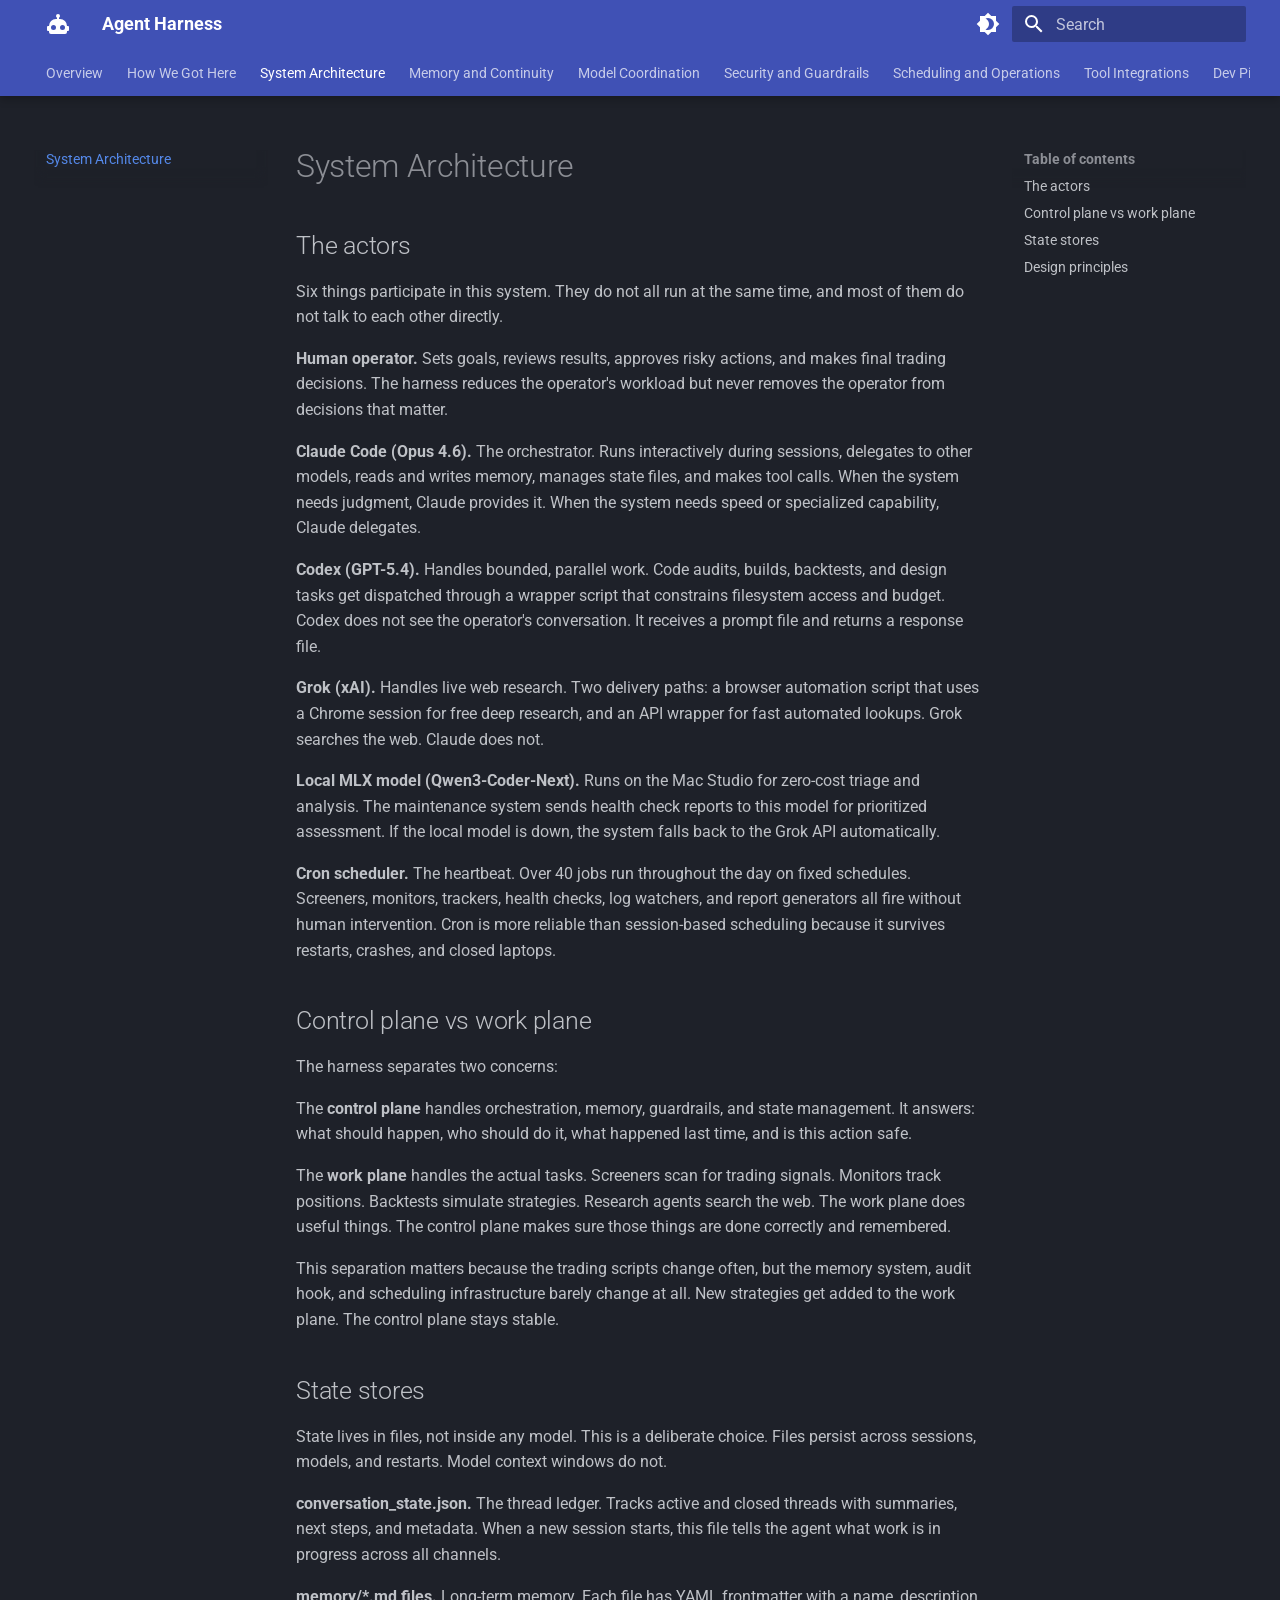
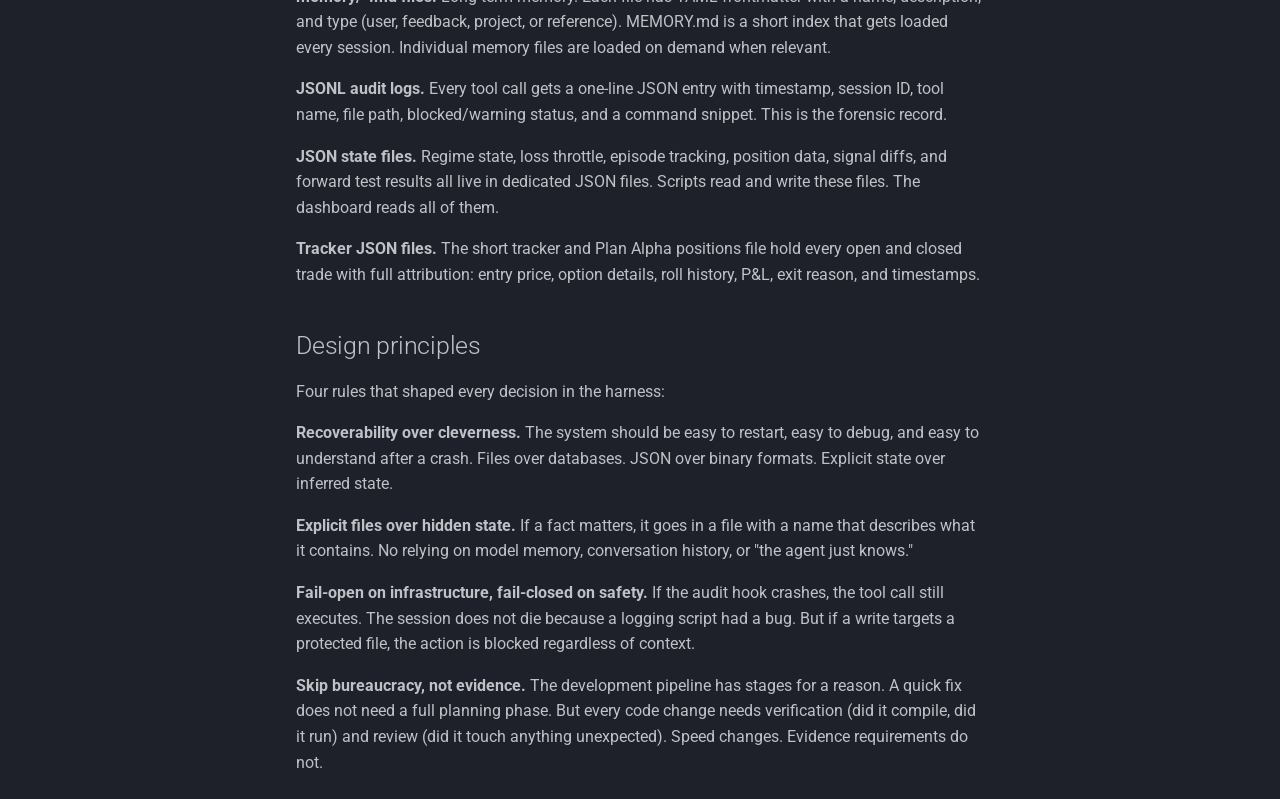
==== architecture/index.html @ ddc843b8 "Deployed  with MkDocs version: 1.6.1" ====
<!doctype html>
<html lang="en" class="no-js">
  <head>
    
      <meta charset="utf-8">
      <meta name="viewport" content="width=device-width,initial-scale=1">
      
        <meta name="description" content="How to build a production AI agent system with persistent memory, multi-model coordination, and guardrails">
      
      
        <meta name="author" content="Dana">
      
      
      
        <link rel="prev" href="../how-we-got-here/">
      
      
        <link rel="next" href="../memory-and-continuity/">
      
      
        
      
      
      <link rel="icon" href="../assets/favicon.svg">
      <meta name="generator" content="mkdocs-1.6.1, mkdocs-material-9.7.6">
    
    
      
        <title>System Architecture - Agent Harness</title>
      
    
    
      <link rel="stylesheet" href="../assets/stylesheets/main.484c7ddc.min.css">
      
        
        <link rel="stylesheet" href="../assets/stylesheets/palette.ab4e12ef.min.css">
      
      


    
    
      
    
    
      
        
        
        <link rel="preconnect" href="https://fonts.gstatic.com" crossorigin>
        <link rel="stylesheet" href="https://fonts.googleapis.com/css?family=Roboto:300,300i,400,400i,700,700i%7CRoboto+Mono:400,400i,700,700i&display=fallback">
        <style>:root{--md-text-font:"Roboto";--md-code-font:"Roboto Mono"}</style>
      
    
    
      <link rel="stylesheet" href="../stylesheets/extra.css">
    
    <script>__md_scope=new URL("..",location),__md_hash=e=>[...e].reduce(((e,_)=>(e<<5)-e+_.charCodeAt(0)),0),__md_get=(e,_=localStorage,t=__md_scope)=>JSON.parse(_.getItem(t.pathname+"."+e)),__md_set=(e,_,t=localStorage,a=__md_scope)=>{try{t.setItem(a.pathname+"."+e,JSON.stringify(_))}catch(e){}}</script>
    
      

    
    
  </head>
  
  
    
    
      
    
    
    
    
    <body dir="ltr" data-md-color-scheme="slate" data-md-color-primary="indigo" data-md-color-accent="cyan">
  
    
    <input class="md-toggle" data-md-toggle="drawer" type="checkbox" id="__drawer" autocomplete="off">
    <input class="md-toggle" data-md-toggle="search" type="checkbox" id="__search" autocomplete="off">
    <label class="md-overlay" for="__drawer"></label>
    <div data-md-component="skip">
      
        
        <a href="#system-architecture" class="md-skip">
          Skip to content
        </a>
      
    </div>
    <div data-md-component="announce">
      
    </div>
    
    
      

  

<header class="md-header md-header--shadow md-header--lifted" data-md-component="header">
  <nav class="md-header__inner md-grid" aria-label="Header">
    <a href=".." title="Agent Harness" class="md-header__button md-logo" aria-label="Agent Harness" data-md-component="logo">
      
  
  <svg xmlns="http://www.w3.org/2000/svg" viewBox="0 0 24 24"><path d="M12 2a2 2 0 0 1 2 2c0 .74-.4 1.39-1 1.73V7h1a7 7 0 0 1 7 7h1a1 1 0 0 1 1 1v3a1 1 0 0 1-1 1h-1v1a2 2 0 0 1-2 2H5a2 2 0 0 1-2-2v-1H2a1 1 0 0 1-1-1v-3a1 1 0 0 1 1-1h1a7 7 0 0 1 7-7h1V5.73c-.6-.34-1-.99-1-1.73a2 2 0 0 1 2-2M7.5 13A2.5 2.5 0 0 0 5 15.5 2.5 2.5 0 0 0 7.5 18a2.5 2.5 0 0 0 2.5-2.5A2.5 2.5 0 0 0 7.5 13m9 0a2.5 2.5 0 0 0-2.5 2.5 2.5 2.5 0 0 0 2.5 2.5 2.5 2.5 0 0 0 2.5-2.5 2.5 2.5 0 0 0-2.5-2.5"/></svg>

    </a>
    <label class="md-header__button md-icon" for="__drawer">
      
      <svg xmlns="http://www.w3.org/2000/svg" viewBox="0 0 24 24"><path d="M3 6h18v2H3zm0 5h18v2H3zm0 5h18v2H3z"/></svg>
    </label>
    <div class="md-header__title" data-md-component="header-title">
      <div class="md-header__ellipsis">
        <div class="md-header__topic">
          <span class="md-ellipsis">
            Agent Harness
          </span>
        </div>
        <div class="md-header__topic" data-md-component="header-topic">
          <span class="md-ellipsis">
            
              System Architecture
            
          </span>
        </div>
      </div>
    </div>
    
      
        <form class="md-header__option" data-md-component="palette">
  
    
    
    
    <input class="md-option" data-md-color-media="" data-md-color-scheme="slate" data-md-color-primary="indigo" data-md-color-accent="cyan"  aria-label="Switch to light mode"  type="radio" name="__palette" id="__palette_0">
    
      <label class="md-header__button md-icon" title="Switch to light mode" for="__palette_1" hidden>
        <svg xmlns="http://www.w3.org/2000/svg" viewBox="0 0 24 24"><path d="M12 18c-.89 0-1.74-.2-2.5-.55C11.56 16.5 13 14.42 13 12s-1.44-4.5-3.5-5.45C10.26 6.2 11.11 6 12 6a6 6 0 0 1 6 6 6 6 0 0 1-6 6m8-9.31V4h-4.69L12 .69 8.69 4H4v4.69L.69 12 4 15.31V20h4.69L12 23.31 15.31 20H20v-4.69L23.31 12z"/></svg>
      </label>
    
  
    
    
    
    <input class="md-option" data-md-color-media="" data-md-color-scheme="default" data-md-color-primary="indigo" data-md-color-accent="cyan"  aria-label="Switch to dark mode"  type="radio" name="__palette" id="__palette_1">
    
      <label class="md-header__button md-icon" title="Switch to dark mode" for="__palette_0" hidden>
        <svg xmlns="http://www.w3.org/2000/svg" viewBox="0 0 24 24"><path d="M12 8a4 4 0 0 0-4 4 4 4 0 0 0 4 4 4 4 0 0 0 4-4 4 4 0 0 0-4-4m0 10a6 6 0 0 1-6-6 6 6 0 0 1 6-6 6 6 0 0 1 6 6 6 6 0 0 1-6 6m8-9.31V4h-4.69L12 .69 8.69 4H4v4.69L.69 12 4 15.31V20h4.69L12 23.31 15.31 20H20v-4.69L23.31 12z"/></svg>
      </label>
    
  
</form>
      
    
    
      <script>var palette=__md_get("__palette");if(palette&&palette.color){if("(prefers-color-scheme)"===palette.color.media){var media=matchMedia("(prefers-color-scheme: light)"),input=document.querySelector(media.matches?"[data-md-color-media='(prefers-color-scheme: light)']":"[data-md-color-media='(prefers-color-scheme: dark)']");palette.color.media=input.getAttribute("data-md-color-media"),palette.color.scheme=input.getAttribute("data-md-color-scheme"),palette.color.primary=input.getAttribute("data-md-color-primary"),palette.color.accent=input.getAttribute("data-md-color-accent")}for(var[key,value]of Object.entries(palette.color))document.body.setAttribute("data-md-color-"+key,value)}</script>
    
    
    
      
      
        <label class="md-header__button md-icon" for="__search">
          
          <svg xmlns="http://www.w3.org/2000/svg" viewBox="0 0 24 24"><path d="M9.5 3A6.5 6.5 0 0 1 16 9.5c0 1.61-.59 3.09-1.56 4.23l.27.27h.79l5 5-1.5 1.5-5-5v-.79l-.27-.27A6.52 6.52 0 0 1 9.5 16 6.5 6.5 0 0 1 3 9.5 6.5 6.5 0 0 1 9.5 3m0 2C7 5 5 7 5 9.5S7 14 9.5 14 14 12 14 9.5 12 5 9.5 5"/></svg>
        </label>
        <div class="md-search" data-md-component="search" role="dialog">
  <label class="md-search__overlay" for="__search"></label>
  <div class="md-search__inner" role="search">
    <form class="md-search__form" name="search">
      <input type="text" class="md-search__input" name="query" aria-label="Search" placeholder="Search" autocapitalize="off" autocorrect="off" autocomplete="off" spellcheck="false" data-md-component="search-query" required>
      <label class="md-search__icon md-icon" for="__search">
        
        <svg xmlns="http://www.w3.org/2000/svg" viewBox="0 0 24 24"><path d="M9.5 3A6.5 6.5 0 0 1 16 9.5c0 1.61-.59 3.09-1.56 4.23l.27.27h.79l5 5-1.5 1.5-5-5v-.79l-.27-.27A6.52 6.52 0 0 1 9.5 16 6.5 6.5 0 0 1 3 9.5 6.5 6.5 0 0 1 9.5 3m0 2C7 5 5 7 5 9.5S7 14 9.5 14 14 12 14 9.5 12 5 9.5 5"/></svg>
        
        <svg xmlns="http://www.w3.org/2000/svg" viewBox="0 0 24 24"><path d="M20 11v2H8l5.5 5.5-1.42 1.42L4.16 12l7.92-7.92L13.5 5.5 8 11z"/></svg>
      </label>
      <nav class="md-search__options" aria-label="Search">
        
        <button type="reset" class="md-search__icon md-icon" title="Clear" aria-label="Clear" tabindex="-1">
          
          <svg xmlns="http://www.w3.org/2000/svg" viewBox="0 0 24 24"><path d="M19 6.41 17.59 5 12 10.59 6.41 5 5 6.41 10.59 12 5 17.59 6.41 19 12 13.41 17.59 19 19 17.59 13.41 12z"/></svg>
        </button>
      </nav>
      
        <div class="md-search__suggest" data-md-component="search-suggest"></div>
      
    </form>
    <div class="md-search__output">
      <div class="md-search__scrollwrap" tabindex="0" data-md-scrollfix>
        <div class="md-search-result" data-md-component="search-result">
          <div class="md-search-result__meta">
            Initializing search
          </div>
          <ol class="md-search-result__list" role="presentation"></ol>
        </div>
      </div>
    </div>
  </div>
</div>
      
    
    
  </nav>
  
    
      
<nav class="md-tabs" aria-label="Tabs" data-md-component="tabs">
  <div class="md-grid">
    <ul class="md-tabs__list">
      
        
  
  
  
  
    <li class="md-tabs__item">
      <a href=".." class="md-tabs__link">
        
  
  
    
  
  Overview

      </a>
    </li>
  

      
        
  
  
  
  
    <li class="md-tabs__item">
      <a href="../how-we-got-here/" class="md-tabs__link">
        
  
  
    
  
  How We Got Here

      </a>
    </li>
  

      
        
  
  
  
    
  
  
    <li class="md-tabs__item md-tabs__item--active">
      <a href="./" class="md-tabs__link">
        
  
  
    
  
  System Architecture

      </a>
    </li>
  

      
        
  
  
  
  
    <li class="md-tabs__item">
      <a href="../memory-and-continuity/" class="md-tabs__link">
        
  
  
    
  
  Memory and Continuity

      </a>
    </li>
  

      
        
  
  
  
  
    <li class="md-tabs__item">
      <a href="../model-coordination/" class="md-tabs__link">
        
  
  
    
  
  Model Coordination

      </a>
    </li>
  

      
        
  
  
  
  
    <li class="md-tabs__item">
      <a href="../security-and-guardrails/" class="md-tabs__link">
        
  
  
    
  
  Security and Guardrails

      </a>
    </li>
  

      
        
  
  
  
  
    <li class="md-tabs__item">
      <a href="../scheduling-and-operations/" class="md-tabs__link">
        
  
  
    
  
  Scheduling and Operations

      </a>
    </li>
  

      
        
  
  
  
  
    <li class="md-tabs__item">
      <a href="../tool-integrations/" class="md-tabs__link">
        
  
  
    
  
  Tool Integrations

      </a>
    </li>
  

      
        
  
  
  
  
    <li class="md-tabs__item">
      <a href="../dev-pipeline/" class="md-tabs__link">
        
  
  
    
  
  Dev Pipeline

      </a>
    </li>
  

      
        
  
  
  
  
    <li class="md-tabs__item">
      <a href="../lessons-and-failure-modes/" class="md-tabs__link">
        
  
  
    
  
  Lessons and Failure Modes

      </a>
    </li>
  

      
    </ul>
  </div>
</nav>
    
  
</header>
    
    <div class="md-container" data-md-component="container">
      
      
        
      
      <main class="md-main" data-md-component="main">
        <div class="md-main__inner md-grid">
          
            
              
              <div class="md-sidebar md-sidebar--primary" data-md-component="sidebar" data-md-type="navigation" >
                <div class="md-sidebar__scrollwrap">
                  <div class="md-sidebar__inner">
                    


  


<nav class="md-nav md-nav--primary md-nav--lifted" aria-label="Navigation" data-md-level="0">
  <label class="md-nav__title" for="__drawer">
    <a href=".." title="Agent Harness" class="md-nav__button md-logo" aria-label="Agent Harness" data-md-component="logo">
      
  
  <svg xmlns="http://www.w3.org/2000/svg" viewBox="0 0 24 24"><path d="M12 2a2 2 0 0 1 2 2c0 .74-.4 1.39-1 1.73V7h1a7 7 0 0 1 7 7h1a1 1 0 0 1 1 1v3a1 1 0 0 1-1 1h-1v1a2 2 0 0 1-2 2H5a2 2 0 0 1-2-2v-1H2a1 1 0 0 1-1-1v-3a1 1 0 0 1 1-1h1a7 7 0 0 1 7-7h1V5.73c-.6-.34-1-.99-1-1.73a2 2 0 0 1 2-2M7.5 13A2.5 2.5 0 0 0 5 15.5 2.5 2.5 0 0 0 7.5 18a2.5 2.5 0 0 0 2.5-2.5A2.5 2.5 0 0 0 7.5 13m9 0a2.5 2.5 0 0 0-2.5 2.5 2.5 2.5 0 0 0 2.5 2.5 2.5 2.5 0 0 0 2.5-2.5 2.5 2.5 0 0 0-2.5-2.5"/></svg>

    </a>
    Agent Harness
  </label>
  
  <ul class="md-nav__list" data-md-scrollfix>
    
      
      
  
  
  
  
    <li class="md-nav__item">
      <a href=".." class="md-nav__link">
        
  
  
  <span class="md-ellipsis">
    
  
    Overview
  

    
  </span>
  
  

      </a>
    </li>
  

    
      
      
  
  
  
  
    <li class="md-nav__item">
      <a href="../how-we-got-here/" class="md-nav__link">
        
  
  
  <span class="md-ellipsis">
    
  
    How We Got Here
  

    
  </span>
  
  

      </a>
    </li>
  

    
      
      
  
  
    
  
  
  
    <li class="md-nav__item md-nav__item--active">
      
      <input class="md-nav__toggle md-toggle" type="checkbox" id="__toc">
      
      
        
      
      
        <label class="md-nav__link md-nav__link--active" for="__toc">
          
  
  
  <span class="md-ellipsis">
    
  
    System Architecture
  

    
  </span>
  
  

          <span class="md-nav__icon md-icon"></span>
        </label>
      
      <a href="./" class="md-nav__link md-nav__link--active">
        
  
  
  <span class="md-ellipsis">
    
  
    System Architecture
  

    
  </span>
  
  

      </a>
      
        

<nav class="md-nav md-nav--secondary" aria-label="Table of contents">
  
  
  
    
  
  
    <label class="md-nav__title" for="__toc">
      <span class="md-nav__icon md-icon"></span>
      Table of contents
    </label>
    <ul class="md-nav__list" data-md-component="toc" data-md-scrollfix>
      
        <li class="md-nav__item">
  <a href="#the-actors" class="md-nav__link">
    <span class="md-ellipsis">
      
        The actors
      
    </span>
  </a>
  
</li>
      
        <li class="md-nav__item">
  <a href="#control-plane-vs-work-plane" class="md-nav__link">
    <span class="md-ellipsis">
      
        Control plane vs work plane
      
    </span>
  </a>
  
</li>
      
        <li class="md-nav__item">
  <a href="#state-stores" class="md-nav__link">
    <span class="md-ellipsis">
      
        State stores
      
    </span>
  </a>
  
</li>
      
        <li class="md-nav__item">
  <a href="#design-principles" class="md-nav__link">
    <span class="md-ellipsis">
      
        Design principles
      
    </span>
  </a>
  
</li>
      
    </ul>
  
</nav>
      
    </li>
  

    
      
      
  
  
  
  
    <li class="md-nav__item">
      <a href="../memory-and-continuity/" class="md-nav__link">
        
  
  
  <span class="md-ellipsis">
    
  
    Memory and Continuity
  

    
  </span>
  
  

      </a>
    </li>
  

    
      
      
  
  
  
  
    <li class="md-nav__item">
      <a href="../model-coordination/" class="md-nav__link">
        
  
  
  <span class="md-ellipsis">
    
  
    Model Coordination
  

    
  </span>
  
  

      </a>
    </li>
  

    
      
      
  
  
  
  
    <li class="md-nav__item">
      <a href="../security-and-guardrails/" class="md-nav__link">
        
  
  
  <span class="md-ellipsis">
    
  
    Security and Guardrails
  

    
  </span>
  
  

      </a>
    </li>
  

    
      
      
  
  
  
  
    <li class="md-nav__item">
      <a href="../scheduling-and-operations/" class="md-nav__link">
        
  
  
  <span class="md-ellipsis">
    
  
    Scheduling and Operations
  

    
  </span>
  
  

      </a>
    </li>
  

    
      
      
  
  
  
  
    <li class="md-nav__item">
      <a href="../tool-integrations/" class="md-nav__link">
        
  
  
  <span class="md-ellipsis">
    
  
    Tool Integrations
  

    
  </span>
  
  

      </a>
    </li>
  

    
      
      
  
  
  
  
    <li class="md-nav__item">
      <a href="../dev-pipeline/" class="md-nav__link">
        
  
  
  <span class="md-ellipsis">
    
  
    Dev Pipeline
  

    
  </span>
  
  

      </a>
    </li>
  

    
      
      
  
  
  
  
    <li class="md-nav__item">
      <a href="../lessons-and-failure-modes/" class="md-nav__link">
        
  
  
  <span class="md-ellipsis">
    
  
    Lessons and Failure Modes
  

    
  </span>
  
  

      </a>
    </li>
  

    
  </ul>
</nav>
                  </div>
                </div>
              </div>
            
            
              
              <div class="md-sidebar md-sidebar--secondary" data-md-component="sidebar" data-md-type="toc" >
                <div class="md-sidebar__scrollwrap">
                  <div class="md-sidebar__inner">
                    

<nav class="md-nav md-nav--secondary" aria-label="Table of contents">
  
  
  
    
  
  
    <label class="md-nav__title" for="__toc">
      <span class="md-nav__icon md-icon"></span>
      Table of contents
    </label>
    <ul class="md-nav__list" data-md-component="toc" data-md-scrollfix>
      
        <li class="md-nav__item">
  <a href="#the-actors" class="md-nav__link">
    <span class="md-ellipsis">
      
        The actors
      
    </span>
  </a>
  
</li>
      
        <li class="md-nav__item">
  <a href="#control-plane-vs-work-plane" class="md-nav__link">
    <span class="md-ellipsis">
      
        Control plane vs work plane
      
    </span>
  </a>
  
</li>
      
        <li class="md-nav__item">
  <a href="#state-stores" class="md-nav__link">
    <span class="md-ellipsis">
      
        State stores
      
    </span>
  </a>
  
</li>
      
        <li class="md-nav__item">
  <a href="#design-principles" class="md-nav__link">
    <span class="md-ellipsis">
      
        Design principles
      
    </span>
  </a>
  
</li>
      
    </ul>
  
</nav>
                  </div>
                </div>
              </div>
            
          
          
            <div class="md-content" data-md-component="content">
              
              <article class="md-content__inner md-typeset">
                
                  



<h1 id="system-architecture">System Architecture<a class="headerlink" href="#system-architecture" title="Permanent link">&para;</a></h1>
<h2 id="the-actors">The actors<a class="headerlink" href="#the-actors" title="Permanent link">&para;</a></h2>
<p>Six things participate in this system. They do not all run at the same time, and most of them do not talk to each other directly.</p>
<p><strong>Human operator.</strong> Sets goals, reviews results, approves risky actions, and makes final trading decisions. The harness reduces the operator's workload but never removes the operator from decisions that matter.</p>
<p><strong>Claude Code (Opus 4.6).</strong> The orchestrator. Runs interactively during sessions, delegates to other models, reads and writes memory, manages state files, and makes tool calls. When the system needs judgment, Claude provides it. When the system needs speed or specialized capability, Claude delegates.</p>
<p><strong>Codex (GPT-5.4).</strong> Handles bounded, parallel work. Code audits, builds, backtests, and design tasks get dispatched through a wrapper script that constrains filesystem access and budget. Codex does not see the operator's conversation. It receives a prompt file and returns a response file.</p>
<p><strong>Grok (xAI).</strong> Handles live web research. Two delivery paths: a browser automation script that uses a Chrome session for free deep research, and an API wrapper for fast automated lookups. Grok searches the web. Claude does not.</p>
<p><strong>Local MLX model (Qwen3-Coder-Next).</strong> Runs on the Mac Studio for zero-cost triage and analysis. The maintenance system sends health check reports to this model for prioritized assessment. If the local model is down, the system falls back to the Grok API automatically.</p>
<p><strong>Cron scheduler.</strong> The heartbeat. Over 40 jobs run throughout the day on fixed schedules. Screeners, monitors, trackers, health checks, log watchers, and report generators all fire without human intervention. Cron is more reliable than session-based scheduling because it survives restarts, crashes, and closed laptops.</p>
<h2 id="control-plane-vs-work-plane">Control plane vs work plane<a class="headerlink" href="#control-plane-vs-work-plane" title="Permanent link">&para;</a></h2>
<p>The harness separates two concerns:</p>
<p>The <strong>control plane</strong> handles orchestration, memory, guardrails, and state management. It answers: what should happen, who should do it, what happened last time, and is this action safe.</p>
<p>The <strong>work plane</strong> handles the actual tasks. Screeners scan for trading signals. Monitors track positions. Backtests simulate strategies. Research agents search the web. The work plane does useful things. The control plane makes sure those things are done correctly and remembered.</p>
<p>This separation matters because the trading scripts change often, but the memory system, audit hook, and scheduling infrastructure barely change at all. New strategies get added to the work plane. The control plane stays stable.</p>
<h2 id="state-stores">State stores<a class="headerlink" href="#state-stores" title="Permanent link">&para;</a></h2>
<p>State lives in files, not inside any model. This is a deliberate choice. Files persist across sessions, models, and restarts. Model context windows do not.</p>
<p><strong>conversation_state.json.</strong> The thread ledger. Tracks active and closed threads with summaries, next steps, and metadata. When a new session starts, this file tells the agent what work is in progress across all channels.</p>
<p><strong>memory/*.md files.</strong> Long-term memory. Each file has YAML frontmatter with a name, description, and type (user, feedback, project, or reference). MEMORY.md is a short index that gets loaded every session. Individual memory files are loaded on demand when relevant.</p>
<p><strong>JSONL audit logs.</strong> Every tool call gets a one-line JSON entry with timestamp, session ID, tool name, file path, blocked/warning status, and a command snippet. This is the forensic record.</p>
<p><strong>JSON state files.</strong> Regime state, loss throttle, episode tracking, position data, signal diffs, and forward test results all live in dedicated JSON files. Scripts read and write these files. The dashboard reads all of them.</p>
<p><strong>Tracker JSON files.</strong> The short tracker and Plan Alpha positions file hold every open and closed trade with full attribution: entry price, option details, roll history, P&amp;L, exit reason, and timestamps.</p>
<h2 id="design-principles">Design principles<a class="headerlink" href="#design-principles" title="Permanent link">&para;</a></h2>
<p>Four rules that shaped every decision in the harness:</p>
<p><strong>Recoverability over cleverness.</strong> The system should be easy to restart, easy to debug, and easy to understand after a crash. Files over databases. JSON over binary formats. Explicit state over inferred state.</p>
<p><strong>Explicit files over hidden state.</strong> If a fact matters, it goes in a file with a name that describes what it contains. No relying on model memory, conversation history, or "the agent just knows."</p>
<p><strong>Fail-open on infrastructure, fail-closed on safety.</strong> If the audit hook crashes, the tool call still executes. The session does not die because a logging script had a bug. But if a write targets a protected file, the action is blocked regardless of context.</p>
<p><strong>Skip bureaucracy, not evidence.</strong> The development pipeline has stages for a reason. A quick fix does not need a full planning phase. But every code change needs verification (did it compile, did it run) and review (did it touch anything unexpected). Speed changes. Evidence requirements do not.</p>












                
              </article>
            </div>
          
          
  <script>var tabs=__md_get("__tabs");if(Array.isArray(tabs))e:for(var set of document.querySelectorAll(".tabbed-set")){var labels=set.querySelector(".tabbed-labels");for(var tab of tabs)for(var label of labels.getElementsByTagName("label"))if(label.innerText.trim()===tab){var input=document.getElementById(label.htmlFor);input.checked=!0;continue e}}</script>

<script>var target=document.getElementById(location.hash.slice(1));target&&target.name&&(target.checked=target.name.startsWith("__tabbed_"))</script>
        </div>
        
          <button type="button" class="md-top md-icon" data-md-component="top" hidden>
  
  <svg xmlns="http://www.w3.org/2000/svg" viewBox="0 0 24 24"><path d="M13 20h-2V8l-5.5 5.5-1.42-1.42L12 4.16l7.92 7.92-1.42 1.42L13 8z"/></svg>
  Back to top
</button>
        
      </main>
      
        <footer class="md-footer">
  
  <div class="md-footer-meta md-typeset">
    <div class="md-footer-meta__inner md-grid">
      <div class="md-copyright">
  
  
    Made with
    <a href="https://squidfunk.github.io/mkdocs-material/" target="_blank" rel="noopener">
      Material for MkDocs
    </a>
  
</div>
      
    </div>
  </div>
</footer>
      
    </div>
    <div class="md-dialog" data-md-component="dialog">
      <div class="md-dialog__inner md-typeset"></div>
    </div>
    
    
    
      
      
      <script id="__config" type="application/json">{"annotate": null, "base": "..", "features": ["navigation.instant", "navigation.tabs", "navigation.tabs.sticky", "navigation.sections", "navigation.top", "search.highlight", "search.suggest", "content.code.copy", "content.tabs.link", "toc.follow"], "search": "../assets/javascripts/workers/search.2c215733.min.js", "tags": null, "translations": {"clipboard.copied": "Copied to clipboard", "clipboard.copy": "Copy to clipboard", "search.result.more.one": "1 more on this page", "search.result.more.other": "# more on this page", "search.result.none": "No matching documents", "search.result.one": "1 matching document", "search.result.other": "# matching documents", "search.result.placeholder": "Type to start searching", "search.result.term.missing": "Missing", "select.version": "Select version"}, "version": null}</script>
    
    
      <script src="../assets/javascripts/bundle.79ae519e.min.js"></script>
      
    
  </body>
</html>
---- assets/stylesheets/main.484c7ddc.min.css ----
@charset "UTF-8";html{-webkit-text-size-adjust:none;-moz-text-size-adjust:none;text-size-adjust:none;box-sizing:border-box}*,:after,:before{box-sizing:inherit}@media (prefers-reduced-motion){*,:after,:before{transition:none!important}}body{margin:0}a,button,input,label{-webkit-tap-highlight-color:transparent}a{color:inherit;text-decoration:none}hr{border:0;box-sizing:initial;display:block;height:.05rem;overflow:visible;padding:0}small{font-size:80%}sub,sup{line-height:1em}img{border-style:none}table{border-collapse:initial;border-spacing:0}td,th{font-weight:400;vertical-align:top}button{background:#0000;border:0;font-family:inherit;font-size:inherit;margin:0;padding:0}input{border:0;outline:none}:root{--md-primary-fg-color:#4051b5;--md-primary-fg-color--light:#5d6cc0;--md-primary-fg-color--dark:#303fa1;--md-primary-bg-color:#fff;--md-primary-bg-color--light:#ffffffb3;--md-accent-fg-color:#526cfe;--md-accent-fg-color--transparent:#526cfe1a;--md-accent-bg-color:#fff;--md-accent-bg-color--light:#ffffffb3}[data-md-color-scheme=default]{color-scheme:light}[data-md-color-scheme=default] img[src$="#gh-dark-mode-only"],[data-md-color-scheme=default] img[src$="#only-dark"]{display:none}:root,[data-md-color-scheme=default]{--md-hue:225deg;--md-default-fg-color:#000000de;--md-default-fg-color--light:#0000008a;--md-default-fg-color--lighter:#00000052;--md-default-fg-color--lightest:#00000012;--md-default-bg-color:#fff;--md-default-bg-color--light:#ffffffb3;--md-default-bg-color--lighter:#ffffff4d;--md-default-bg-color--lightest:#ffffff1f;--md-code-fg-color:#36464e;--md-code-bg-color:#f5f5f5;--md-code-bg-color--light:#f5f5f5b3;--md-code-bg-color--lighter:#f5f5f54d;--md-code-hl-color:#4287ff;--md-code-hl-color--light:#4287ff1a;--md-code-hl-number-color:#d52a2a;--md-code-hl-special-color:#db1457;--md-code-hl-function-color:#a846b9;--md-code-hl-constant-color:#6e59d9;--md-code-hl-keyword-color:#3f6ec6;--md-code-hl-string-color:#1c7d4d;--md-code-hl-name-color:var(--md-code-fg-color);--md-code-hl-operator-color:var(--md-default-fg-color--light);--md-code-hl-punctuation-color:var(--md-default-fg-color--light);--md-code-hl-comment-color:var(--md-default-fg-color--light);--md-code-hl-generic-color:var(--md-default-fg-color--light);--md-code-hl-variable-color:var(--md-default-fg-color--light);--md-typeset-color:var(--md-default-fg-color);--md-typeset-a-color:var(--md-primary-fg-color);--md-typeset-del-color:#f5503d26;--md-typeset-ins-color:#0bd57026;--md-typeset-kbd-color:#fafafa;--md-typeset-kbd-accent-color:#fff;--md-typeset-kbd-border-color:#b8b8b8;--md-typeset-mark-color:#ffff0080;--md-typeset-table-color:#0000001f;--md-typeset-table-color--light:rgba(0,0,0,.035);--md-admonition-fg-color:var(--md-default-fg-color);--md-admonition-bg-color:var(--md-default-bg-color);--md-warning-fg-color:#000000de;--md-warning-bg-color:#ff9;--md-footer-fg-color:#fff;--md-footer-fg-color--light:#ffffffb3;--md-footer-fg-color--lighter:#ffffff73;--md-footer-bg-color:#000000de;--md-footer-bg-color--dark:#00000052;--md-shadow-z1:0 0.2rem 0.5rem #0000000d,0 0 0.05rem #0000001a;--md-shadow-z2:0 0.2rem 0.5rem #0000001a,0 0 0.05rem #00000040;--md-shadow-z3:0 0.2rem 0.5rem #0003,0 0 0.05rem #00000059}.md-icon svg{fill:currentcolor;display:block;height:1.2rem;width:1.2rem}body{-webkit-font-smoothing:antialiased;-moz-osx-font-smoothing:grayscale;--md-text-font-family:var(--md-text-font,_),-apple-system,BlinkMacSystemFont,Helvetica,Arial,sans-serif;--md-code-font-family:var(--md-code-font,_),SFMono-Regular,Consolas,Menlo,monospace}aside,body,input{font-feature-settings:"kern","liga";color:var(--md-typeset-color);font-family:var(--md-text-font-family)}code,kbd,pre{font-feature-settings:"kern";font-family:var(--md-code-font-family)}:root{--md-typeset-table-sort-icon:url('data:image/svg+xml;charset=utf-8,<svg xmlns="http://www.w3.org/2000/svg" viewBox="0 0 24 24"><path d="m18 21-4-4h3V7h-3l4-4 4 4h-3v10h3M2 19v-2h10v2M2 13v-2h7v2M2 7V5h4v2z"/></svg>');--md-typeset-table-sort-icon--asc:url('data:image/svg+xml;charset=utf-8,<svg xmlns="http://www.w3.org/2000/svg" viewBox="0 0 24 24"><path d="M19 17h3l-4 4-4-4h3V3h2M2 17h10v2H2M6 5v2H2V5m0 6h7v2H2z"/></svg>');--md-typeset-table-sort-icon--desc:url('data:image/svg+xml;charset=utf-8,<svg xmlns="http://www.w3.org/2000/svg" viewBox="0 0 24 24"><path d="M19 7h3l-4-4-4 4h3v14h2M2 17h10v2H2M6 5v2H2V5m0 6h7v2H2z"/></svg>')}.md-typeset{-webkit-print-color-adjust:exact;color-adjust:exact;font-size:.8rem;line-height:1.6;overflow-wrap:break-word}@media print{.md-typeset{font-size:.68rem}}.md-typeset blockquote,.md-typeset dl,.md-typeset figure,.md-typeset ol,.md-typeset pre,.md-typeset ul{margin-bottom:1em;margin-top:1em}.md-typeset h1{color:var(--md-default-fg-color--light);font-size:2em;line-height:1.3;margin:0 0 1.25em}.md-typeset h1,.md-typeset h2{font-weight:300;letter-spacing:-.01em}.md-typeset h2{font-size:1.5625em;line-height:1.4;margin:1.6em 0 .64em}.md-typeset h3{font-size:1.25em;font-weight:400;letter-spacing:-.01em;line-height:1.5;margin:1.6em 0 .8em}.md-typeset h2+h3{margin-top:.8em}.md-typeset h4{font-weight:700;letter-spacing:-.01em;margin:1em 0}.md-typeset h5,.md-typeset h6{color:var(--md-default-fg-color--light);font-size:.8em;font-weight:700;letter-spacing:-.01em;margin:1.25em 0}.md-typeset h5{text-transform:uppercase}.md-typeset h5 code{text-transform:none}.md-typeset hr{border-bottom:.05rem solid var(--md-default-fg-color--lightest);display:flow-root;margin:1.5em 0}.md-typeset a{color:var(--md-typeset-a-color);word-break:break-word}.md-typeset a,.md-typeset a:before{transition:color 125ms}.md-typeset a:focus,.md-typeset a:hover{color:var(--md-accent-fg-color)}.md-typeset a:focus code,.md-typeset a:hover code{background-color:var(--md-accent-fg-color--transparent);color:var(--md-accent-fg-color)}.md-typeset a code{color:var(--md-typeset-a-color)}.md-typeset a.focus-visible{outline-color:var(--md-accent-fg-color);outline-offset:.2rem}.md-typeset code,.md-typeset kbd,.md-typeset pre{color:var(--md-code-fg-color);direction:ltr;font-variant-ligatures:none;transition:background-color 125ms}@media print{.md-typeset code,.md-typeset kbd,.md-typeset pre{white-space:pre-wrap}}.md-typeset code{background-color:var(--md-code-bg-color);border-radius:.1rem;-webkit-box-decoration-break:clone;box-decoration-break:clone;font-size:.85em;padding:0 .2941176471em;transition:color 125ms,background-color 125ms;word-break:break-word}.md-typeset code:not(.focus-visible){-webkit-tap-highlight-color:transparent;outline:none}.md-typeset pre{display:flow-root;line-height:1.4;position:relative}.md-typeset pre>code{-webkit-box-decoration-break:slice;box-decoration-break:slice;box-shadow:none;display:block;margin:0;outline-color:var(--md-accent-fg-color);overflow:auto;padding:.7720588235em 1.1764705882em;scrollbar-color:var(--md-default-fg-color--lighter) #0000;scrollbar-width:thin;touch-action:auto;word-break:normal}.md-typeset pre>code:hover{scrollbar-color:var(--md-accent-fg-color) #0000}.md-typeset pre>code::-webkit-scrollbar{height:.2rem;width:.2rem}.md-typeset pre>code::-webkit-scrollbar-thumb{background-color:var(--md-default-fg-color--lighter)}.md-typeset pre>code::-webkit-scrollbar-thumb:hover{background-color:var(--md-accent-fg-color)}.md-typeset kbd{background-color:var(--md-typeset-kbd-color);border-radius:.1rem;box-shadow:0 .1rem 0 .05rem var(--md-typeset-kbd-border-color),0 .1rem 0 var(--md-typeset-kbd-border-color),0 -.1rem .2rem var(--md-typeset-kbd-accent-color) inset;color:var(--md-default-fg-color);display:inline-block;font-size:.75em;padding:0 .6666666667em;vertical-align:text-top;word-break:break-word}.md-typeset mark{background-color:var(--md-typeset-mark-color);-webkit-box-decoration-break:clone;box-decoration-break:clone;color:inherit;word-break:break-word}.md-typeset abbr{cursor:help;text-decoration:none}.md-typeset [data-preview],.md-typeset abbr{border-bottom:.05rem dotted var(--md-default-fg-color--light)}.md-typeset small{opacity:.75}[dir=ltr] .md-typeset sub,[dir=ltr] .md-typeset sup{margin-left:.078125em}[dir=rtl] .md-typeset sub,[dir=rtl] .md-typeset sup{margin-right:.078125em}[dir=ltr] .md-typeset blockquote{padding-left:.6rem}[dir=rtl] .md-typeset blockquote{padding-right:.6rem}[dir=ltr] .md-typeset blockquote{border-left:.2rem solid var(--md-default-fg-color--lighter)}[dir=rtl] .md-typeset blockquote{border-right:.2rem solid var(--md-default-fg-color--lighter)}.md-typeset blockquote{color:var(--md-default-fg-color--light);margin-left:0;margin-right:0}.md-typeset ul{list-style-type:disc}.md-typeset ul[type]{list-style-type:revert-layer}[dir=ltr] .md-typeset ol,[dir=ltr] .md-typeset ul{margin-left:.625em}[dir=rtl] .md-typeset ol,[dir=rtl] .md-typeset ul{margin-right:.625em}.md-typeset ol,.md-typeset ul{padding:0}.md-typeset ol:not([hidden]),.md-typeset ul:not([hidden]){display:flow-root}.md-typeset ol ol,.md-typeset ul ol{list-style-type:lower-alpha}.md-typeset ol ol ol,.md-typeset ul ol ol{list-style-type:lower-roman}.md-typeset ol ol ol ol,.md-typeset ul ol ol ol{list-style-type:upper-alpha}.md-typeset ol ol ol ol ol,.md-typeset ul ol ol ol ol{list-style-type:upper-roman}.md-typeset ol[type],.md-typeset ul[type]{list-style-type:revert-layer}[dir=ltr] .md-typeset ol li,[dir=ltr] .md-typeset ul li{margin-left:1.25em}[dir=rtl] .md-typeset ol li,[dir=rtl] .md-typeset ul li{margin-right:1.25em}.md-typeset ol li,.md-typeset ul li{margin-bottom:.5em}.md-typeset ol li blockquote,.md-typeset ol li p,.md-typeset ul li blockquote,.md-typeset ul li p{margin:.5em 0}.md-typeset ol li:last-child,.md-typeset ul li:last-child{margin-bottom:0}[dir=ltr] .md-typeset ol li ol,[dir=ltr] .md-typeset ol li ul,[dir=ltr] .md-typeset ul li ol,[dir=ltr] .md-typeset ul li ul{margin-left:.625em}[dir=rtl] .md-typeset ol li ol,[dir=rtl] .md-typeset ol li ul,[dir=rtl] .md-typeset ul li ol,[dir=rtl] .md-typeset ul li ul{margin-right:.625em}.md-typeset ol li ol,.md-typeset ol li ul,.md-typeset ul li ol,.md-typeset ul li ul{margin-bottom:.5em;margin-top:.5em}[dir=ltr] .md-typeset dd{margin-left:1.875em}[dir=rtl] .md-typeset dd{margin-right:1.875em}.md-typeset dd{margin-bottom:1.5em;margin-top:1em}.md-typeset img,.md-typeset svg,.md-typeset video{height:auto;max-width:100%}.md-typeset img[align=left]{margin:1em 1em 1em 0}.md-typeset img[align=right]{margin:1em 0 1em 1em}.md-typeset img[align]:only-child{margin-top:0}.md-typeset figure{display:flow-root;margin:1em auto;max-width:100%;text-align:center;width:fit-content}.md-typeset figure img{display:block;margin:0 auto}.md-typeset figcaption{font-style:italic;margin:1em auto;max-width:24rem}.md-typeset iframe{max-width:100%}.md-typeset table:not([class]){background-color:var(--md-default-bg-color);border:.05rem solid var(--md-typeset-table-color);border-radius:.1rem;display:inline-block;font-size:.64rem;max-width:100%;overflow:auto;touch-action:auto}@media print{.md-typeset table:not([class]){display:table}}.md-typeset table:not([class])+*{margin-top:1.5em}.md-typeset table:not([class]) td>:first-child,.md-typeset table:not([class]) th>:first-child{margin-top:0}.md-typeset table:not([class]) td>:last-child,.md-typeset table:not([class]) th>:last-child{margin-bottom:0}.md-typeset table:not([class]) td:not([align]),.md-typeset table:not([class]) th:not([align]){text-align:left}[dir=rtl] .md-typeset table:not([class]) td:not([align]),[dir=rtl] .md-typeset table:not([class]) th:not([align]){text-align:right}.md-typeset table:not([class]) th{font-weight:700;min-width:5rem;padding:.9375em 1.25em;vertical-align:top}.md-typeset table:not([class]) td{border-top:.05rem solid var(--md-typeset-table-color);padding:.9375em 1.25em;vertical-align:top}.md-typeset table:not([class]) tbody tr{transition:background-color 125ms}.md-typeset table:not([class]) tbody tr:hover{background-color:var(--md-typeset-table-color--light);box-shadow:0 .05rem 0 var(--md-default-bg-color) inset}.md-typeset table:not([class]) a{word-break:normal}.md-typeset table th[role=columnheader]{cursor:pointer}[dir=ltr] .md-typeset table th[role=columnheader]:after{margin-left:.5em}[dir=rtl] .md-typeset table th[role=columnheader]:after{margin-right:.5em}.md-typeset table th[role=columnheader]:after{content:"";display:inline-block;height:1.2em;-webkit-mask-image:var(--md-typeset-table-sort-icon);mask-image:var(--md-typeset-table-sort-icon);-webkit-mask-repeat:no-repeat;mask-repeat:no-repeat;-webkit-mask-size:contain;mask-size:contain;transition:background-color 125ms;vertical-align:text-bottom;width:1.2em}.md-typeset table th[role=columnheader]:hover:after{background-color:var(--md-default-fg-color--lighter)}.md-typeset table th[role=columnheader][aria-sort=ascending]:after{background-color:var(--md-default-fg-color--light);-webkit-mask-image:var(--md-typeset-table-sort-icon--asc);mask-image:var(--md-typeset-table-sort-icon--asc)}.md-typeset table th[role=columnheader][aria-sort=descending]:after{background-color:var(--md-default-fg-color--light);-webkit-mask-image:var(--md-typeset-table-sort-icon--desc);mask-image:var(--md-typeset-table-sort-icon--desc)}.md-typeset__scrollwrap{margin:1em -.8rem;overflow-x:auto;touch-action:auto}.md-typeset__table{display:inline-block;margin-bottom:.5em;padding:0 .8rem}@media print{.md-typeset__table{display:block}}html .md-typeset__table table{display:table;margin:0;overflow:hidden;width:100%}@media screen and (max-width:44.984375em){.md-content__inner>pre{margin:1em -.8rem}.md-content__inner>pre code{border-radius:0}}.md-typeset .md-author{border-radius:100%;display:block;flex-shrink:0;height:1.6rem;overflow:hidden;position:relative;transition:color 125ms,transform 125ms;width:1.6rem}.md-typeset .md-author img{display:block}.md-typeset .md-author--more{background:var(--md-default-fg-color--lightest);color:var(--md-default-fg-color--lighter);font-size:.6rem;font-weight:700;line-height:1.6rem;text-align:center}.md-typeset .md-author--long{height:2.4rem;width:2.4rem}.md-typeset a.md-author{transform:scale(1)}.md-typeset a.md-author img{border-radius:100%;filter:grayscale(100%) opacity(75%);transition:filter 125ms}.md-typeset a.md-author:focus,.md-typeset a.md-author:hover{transform:scale(1.1);z-index:1}.md-typeset a.md-author:focus img,.md-typeset a.md-author:hover img{filter:grayscale(0)}.md-banner{background-color:var(--md-footer-bg-color);color:var(--md-footer-fg-color);overflow:auto}@media print{.md-banner{display:none}}.md-banner--warning{background-color:var(--md-warning-bg-color);color:var(--md-warning-fg-color)}.md-banner__inner{font-size:.7rem;margin:.6rem auto;padding:0 .8rem}[dir=ltr] .md-banner__button{float:right}[dir=rtl] .md-banner__button{float:left}.md-banner__button{color:inherit;cursor:pointer;transition:opacity .25s}.no-js .md-banner__button{display:none}.md-banner__button:hover{opacity:.7}html{font-size:125%;height:100%;overflow-x:hidden}@media screen and (min-width:100em){html{font-size:137.5%}}@media screen and (min-width:125em){html{font-size:150%}}body{background-color:var(--md-default-bg-color);display:flex;flex-direction:column;font-size:.5rem;min-height:100%;position:relative;width:100%}@media print{body{display:block}}@media screen and (max-width:59.984375em){body[data-md-scrolllock]{position:fixed}}.md-grid{margin-left:auto;margin-right:auto;max-width:61rem}.md-container{display:flex;flex-direction:column;flex-grow:1}@media print{.md-container{display:block}}.md-main{flex-grow:1}.md-main__inner{display:flex;height:100%;margin-top:1.5rem}.md-ellipsis{overflow:hidden;text-overflow:ellipsis}.md-toggle{display:none}.md-option{height:0;opacity:0;position:absolute;width:0}.md-option:checked+label:not([hidden]){display:block}.md-option.focus-visible+label{outline-color:var(--md-accent-fg-color);outline-style:auto}.md-skip{background-color:var(--md-default-fg-color);border-radius:.1rem;color:var(--md-default-bg-color);font-size:.64rem;margin:.5rem;opacity:0;outline-color:var(--md-accent-fg-color);padding:.3rem .5rem;position:fixed;transform:translateY(.4rem);z-index:-1}.md-skip:focus{opacity:1;transform:translateY(0);transition:transform .25s cubic-bezier(.4,0,.2,1),opacity 175ms 75ms;z-index:10}@page{margin:25mm}:root{--md-clipboard-icon:url('data:image/svg+xml;charset=utf-8,<svg xmlns="http://www.w3.org/2000/svg" viewBox="0 0 24 24"><path d="M19 21H8V7h11m0-2H8a2 2 0 0 0-2 2v14a2 2 0 0 0 2 2h11a2 2 0 0 0 2-2V7a2 2 0 0 0-2-2m-3-4H4a2 2 0 0 0-2 2v14h2V3h12z"/></svg>')}.md-clipboard{border-radius:.1rem;color:var(--md-default-fg-color--lightest);cursor:pointer;height:1.5em;outline-color:var(--md-accent-fg-color);outline-offset:.1rem;transition:color .25s;width:1.5em;z-index:1}@media print{.md-clipboard{display:none}}.md-clipboard:not(.focus-visible){-webkit-tap-highlight-color:transparent;outline:none}:hover>.md-clipboard{color:var(--md-default-fg-color--light)}.md-clipboard:focus,.md-clipboard:hover{color:var(--md-accent-fg-color)}.md-clipboard:after{background-color:currentcolor;content:"";display:block;height:1.125em;margin:0 auto;-webkit-mask-image:var(--md-clipboard-icon);mask-image:var(--md-clipboard-icon);-webkit-mask-position:center;mask-position:center;-webkit-mask-repeat:no-repeat;mask-repeat:no-repeat;-webkit-mask-size:contain;mask-size:contain;width:1.125em}.md-clipboard--inline{cursor:pointer}.md-clipboard--inline code{transition:color .25s,background-color .25s}.md-clipboard--inline:focus code,.md-clipboard--inline:hover code{background-color:var(--md-accent-fg-color--transparent);color:var(--md-accent-fg-color)}:root{--md-code-select-icon:url('data:image/svg+xml;charset=utf-8,<svg xmlns="http://www.w3.org/2000/svg" viewBox="0 0 24 24"><path d="M19 19h-4v2h4c1.1 0 2-.9 2-2v-4h-2m0-12h-4v2h4v4h2V5c0-1.1-.9-2-2-2M5 5h4V3H5c-1.1 0-2 .9-2 2v4h2m0 6H3v4c0 1.1.9 2 2 2h4v-2H5zm2-4h2v2H7zm4 0h2v2h-2zm4 0h2v2h-2zM7 7h2v2H7zm4 0h2v2h-2zm4 0h2v2h-2zm-8 8h2v2H7zm4 0h2v2h-2zm4 0h2v2h-2z"/></svg>');--md-code-copy-icon:url('data:image/svg+xml;charset=utf-8,<svg xmlns="http://www.w3.org/2000/svg" viewBox="0 0 24 24"><path d="M19 21H8V7h11m0-2H8a2 2 0 0 0-2 2v14a2 2 0 0 0 2 2h11a2 2 0 0 0 2-2V7a2 2 0 0 0-2-2m-3-4H4a2 2 0 0 0-2 2v14h2V3h12z"/></svg>')}.md-typeset .md-code__content{display:grid}.md-code__nav{background-color:var(--md-code-bg-color--lighter);border-radius:.1rem;display:flex;gap:.2rem;padding:.2rem;position:absolute;right:.25em;top:.25em;transition:background-color .25s;z-index:1}:hover>.md-code__nav{background-color:var(--md-code-bg-color--light)}.md-code__button{color:var(--md-default-fg-color--lightest);cursor:pointer;display:block;height:1.5em;outline-color:var(--md-accent-fg-color);outline-offset:.1rem;transition:color .25s;width:1.5em}:hover>*>.md-code__button{color:var(--md-default-fg-color--light)}.md-code__button.focus-visible,.md-code__button:hover{color:var(--md-accent-fg-color)}.md-code__button--active{color:var(--md-default-fg-color)!important}.md-code__button:after{background-color:currentcolor;content:"";display:block;height:1.125em;margin:0 auto;-webkit-mask-position:center;mask-position:center;-webkit-mask-repeat:no-repeat;mask-repeat:no-repeat;-webkit-mask-size:contain;mask-size:contain;width:1.125em}.md-code__button[data-md-type=select]:after{-webkit-mask-image:var(--md-code-select-icon);mask-image:var(--md-code-select-icon)}.md-code__button[data-md-type=copy]:after{-webkit-mask-image:var(--md-code-copy-icon);mask-image:var(--md-code-copy-icon)}@keyframes consent{0%{opacity:0;transform:translateY(100%)}to{opacity:1;transform:translateY(0)}}@keyframes overlay{0%{opacity:0}to{opacity:1}}.md-consent__overlay{animation:overlay .25s both;-webkit-backdrop-filter:blur(.1rem);backdrop-filter:blur(.1rem);background-color:#0000008a;height:100%;opacity:1;position:fixed;top:0;width:100%;z-index:5}.md-consent__inner{animation:consent .5s cubic-bezier(.1,.7,.1,1) both;background-color:var(--md-default-bg-color);border:0;border-radius:.1rem;bottom:0;box-shadow:0 0 .2rem #0000001a,0 .2rem .4rem #0003;max-height:100%;overflow:auto;padding:0;position:fixed;width:100%;z-index:5}.md-consent__form{padding:.8rem}.md-consent__settings{display:none;margin:1em 0}input:checked+.md-consent__settings{display:block}.md-consent__controls{margin-bottom:.8rem}.md-typeset .md-consent__controls .md-button{display:inline}@media screen and (max-width:44.984375em){.md-typeset .md-consent__controls .md-button{display:block;margin-top:.4rem;text-align:center;width:100%}}.md-consent label{cursor:pointer}.md-content{flex-grow:1;min-width:0}.md-content__inner{margin:0 .8rem 1.2rem;padding-top:.6rem}@media screen and (min-width:76.25em){[dir=ltr] .md-sidebar--primary:not([hidden])~.md-content>.md-content__inner{margin-left:1.2rem}[dir=ltr] .md-sidebar--secondary:not([hidden])~.md-content>.md-content__inner,[dir=rtl] .md-sidebar--primary:not([hidden])~.md-content>.md-content__inner{margin-right:1.2rem}[dir=rtl] .md-sidebar--secondary:not([hidden])~.md-content>.md-content__inner{margin-left:1.2rem}}.md-content__inner:before{content:"";display:block;height:.4rem}.md-content__inner>:last-child{margin-bottom:0}[dir=ltr] .md-content__button{float:right}[dir=rtl] .md-content__button{float:left}[dir=ltr] .md-content__button{margin-left:.4rem}[dir=rtl] .md-content__button{margin-right:.4rem}.md-content__button{margin:.4rem 0;padding:0}@media print{.md-content__button{display:none}}.md-typeset .md-content__button{color:var(--md-default-fg-color--lighter)}.md-content__button svg{display:inline;vertical-align:top}[dir=rtl] .md-content__button svg{transform:scaleX(-1)}[dir=ltr] .md-dialog{right:.8rem}[dir=rtl] .md-dialog{left:.8rem}.md-dialog{background-color:var(--md-default-fg-color);border-radius:.1rem;bottom:.8rem;box-shadow:var(--md-shadow-z3);min-width:11.1rem;opacity:0;padding:.4rem .6rem;pointer-events:none;position:fixed;transform:translateY(100%);transition:transform 0ms .4s,opacity .4s;z-index:4}@media print{.md-dialog{display:none}}.md-dialog--active{opacity:1;pointer-events:auto;transform:translateY(0);transition:transform .4s cubic-bezier(.075,.85,.175,1),opacity .4s}.md-dialog__inner{color:var(--md-default-bg-color);font-size:.7rem}.md-feedback{margin:2em 0 1em;text-align:center}.md-feedback fieldset{border:none;margin:0;padding:0}.md-feedback__title{font-weight:700;margin:1em auto}.md-feedback__inner{position:relative}.md-feedback__list{display:flex;flex-wrap:wrap;place-content:baseline center;position:relative}.md-feedback__list:hover .md-icon:not(:disabled){color:var(--md-default-fg-color--lighter)}:disabled .md-feedback__list{min-height:1.8rem}.md-feedback__icon{color:var(--md-default-fg-color--light);cursor:pointer;flex-shrink:0;margin:0 .1rem;transition:color 125ms}.md-feedback__icon:not(:disabled).md-icon:hover{color:var(--md-accent-fg-color)}.md-feedback__icon:disabled{color:var(--md-default-fg-color--lightest);pointer-events:none}.md-feedback__note{opacity:0;position:relative;transform:translateY(.4rem);transition:transform .4s cubic-bezier(.1,.7,.1,1),opacity .15s}.md-feedback__note>*{margin:0 auto;max-width:16rem}:disabled .md-feedback__note{opacity:1;transform:translateY(0)}@media print{.md-feedback{display:none}}.md-footer{background-color:var(--md-footer-bg-color);color:var(--md-footer-fg-color)}@media print{.md-footer{display:none}}.md-footer__inner{justify-content:space-between;overflow:auto;padding:.2rem}.md-footer__inner:not([hidden]){display:flex}.md-footer__link{align-items:end;display:flex;flex-grow:0.01;margin-bottom:.4rem;margin-top:1rem;max-width:100%;outline-color:var(--md-accent-fg-color);overflow:hidden;transition:opacity .25s}.md-footer__link:focus,.md-footer__link:hover{opacity:.7}[dir=rtl] .md-footer__link svg{transform:scaleX(-1)}@media screen and (max-width:44.984375em){.md-footer__link--prev{flex-shrink:0}.md-footer__link--prev .md-footer__title{display:none}}[dir=ltr] .md-footer__link--next{margin-left:auto}[dir=rtl] .md-footer__link--next{margin-right:auto}.md-footer__link--next{text-align:right}[dir=rtl] .md-footer__link--next{text-align:left}.md-footer__title{flex-grow:1;font-size:.9rem;margin-bottom:.7rem;max-width:calc(100% - 2.4rem);padding:0 1rem;white-space:nowrap}.md-footer__button{margin:.2rem;padding:.4rem}.md-footer__direction{font-size:.64rem;opacity:.7}.md-footer-meta{background-color:var(--md-footer-bg-color--dark)}.md-footer-meta__inner{display:flex;flex-wrap:wrap;justify-content:space-between;padding:.2rem}html .md-footer-meta.md-typeset a{color:var(--md-footer-fg-color--light)}html .md-footer-meta.md-typeset a:focus,html .md-footer-meta.md-typeset a:hover{color:var(--md-footer-fg-color)}.md-copyright{color:var(--md-footer-fg-color--lighter);font-size:.64rem;margin:auto .6rem;padding:.4rem 0;width:100%}@media screen and (min-width:45em){.md-copyright{width:auto}}.md-copyright__highlight{color:var(--md-footer-fg-color--light)}.md-social{display:inline-flex;gap:.2rem;margin:0 .4rem;padding:.2rem 0 .6rem}@media screen and (min-width:45em){.md-social{padding:.6rem 0}}.md-social__link{display:inline-block;height:1.6rem;text-align:center;width:1.6rem}.md-social__link:before{line-height:1.9}.md-social__link svg{fill:currentcolor;max-height:.8rem;vertical-align:-25%}.md-typeset .md-button{border:.1rem solid;border-radius:.1rem;color:var(--md-primary-fg-color);cursor:pointer;display:inline-block;font-weight:700;padding:.625em 2em;transition:color 125ms,background-color 125ms,border-color 125ms}.md-typeset .md-button--primary{background-color:var(--md-primary-fg-color);border-color:var(--md-primary-fg-color);color:var(--md-primary-bg-color)}.md-typeset .md-button:focus,.md-typeset .md-button:hover{background-color:var(--md-accent-fg-color);border-color:var(--md-accent-fg-color);color:var(--md-accent-bg-color)}[dir=ltr] .md-typeset .md-input{border-top-left-radius:.1rem}[dir=ltr] .md-typeset .md-input,[dir=rtl] .md-typeset .md-input{border-top-right-radius:.1rem}[dir=rtl] .md-typeset .md-input{border-top-left-radius:.1rem}.md-typeset .md-input{border-bottom:.1rem solid var(--md-default-fg-color--lighter);box-shadow:var(--md-shadow-z1);font-size:.8rem;height:1.8rem;padding:0 .6rem;transition:border .25s,box-shadow .25s}.md-typeset .md-input:focus,.md-typeset .md-input:hover{border-bottom-color:var(--md-accent-fg-color);box-shadow:var(--md-shadow-z2)}.md-typeset .md-input--stretch{width:100%}.md-header{background-color:var(--md-primary-fg-color);box-shadow:0 0 .2rem #0000,0 .2rem .4rem #0000;color:var(--md-primary-bg-color);display:block;left:0;position:sticky;right:0;top:0;z-index:4}@media print{.md-header{display:none}}.md-header[hidden]{transform:translateY(-100%);transition:transform .25s cubic-bezier(.8,0,.6,1),box-shadow .25s}.md-header--shadow{box-shadow:0 0 .2rem #0000001a,0 .2rem .4rem #0003;transition:transform .25s cubic-bezier(.1,.7,.1,1),box-shadow .25s}.md-header__inner{align-items:center;display:flex;padding:0 .2rem}.md-header__button{color:currentcolor;cursor:pointer;margin:.2rem;outline-color:var(--md-accent-fg-color);padding:.4rem;position:relative;transition:opacity .25s;vertical-align:middle;z-index:1}.md-header__button:hover{opacity:.7}.md-header__button:not([hidden]){display:inline-block}.md-header__button:not(.focus-visible){-webkit-tap-highlight-color:transparent;outline:none}.md-header__button.md-logo{margin:.2rem;padding:.4rem}@media screen and (max-width:76.234375em){.md-header__button.md-logo{display:none}}.md-header__button.md-logo img,.md-header__button.md-logo svg{fill:currentcolor;display:block;height:1.2rem;width:auto}@media screen and (min-width:60em){.md-header__button[for=__search]{display:none}}.no-js .md-header__button[for=__search]{display:none}[dir=rtl] .md-header__button[for=__search] svg{transform:scaleX(-1)}@media screen and (min-width:76.25em){.md-header__button[for=__drawer]{display:none}}.md-header__topic{display:flex;max-width:100%;position:absolute;transition:transform .4s cubic-bezier(.1,.7,.1,1),opacity .15s;white-space:nowrap}.md-header__topic+.md-header__topic{opacity:0;pointer-events:none;transform:translateX(1.25rem);transition:transform .4s cubic-bezier(1,.7,.1,.1),opacity .15s;z-index:-1}[dir=rtl] .md-header__topic+.md-header__topic{transform:translateX(-1.25rem)}.md-header__topic:first-child{font-weight:700}[dir=ltr] .md-header__title{margin-left:1rem;margin-right:.4rem}[dir=rtl] .md-header__title{margin-left:.4rem;margin-right:1rem}.md-header__title{flex-grow:1;font-size:.9rem;height:2.4rem;line-height:2.4rem}.md-header__title--active .md-header__topic{opacity:0;pointer-events:none;transform:translateX(-1.25rem);transition:transform .4s cubic-bezier(1,.7,.1,.1),opacity .15s;z-index:-1}[dir=rtl] .md-header__title--active .md-header__topic{transform:translateX(1.25rem)}.md-header__title--active .md-header__topic+.md-header__topic{opacity:1;pointer-events:auto;transform:translateX(0);transition:transform .4s cubic-bezier(.1,.7,.1,1),opacity .15s;z-index:0}.md-header__title>.md-header__ellipsis{height:100%;position:relative;width:100%}.md-header__option{display:flex;flex-shrink:0;max-width:100%;transition:max-width 0ms .25s,opacity .25s .25s;white-space:nowrap}[data-md-toggle=search]:checked~.md-header .md-header__option{max-width:0;opacity:0;transition:max-width 0ms,opacity 0ms}.md-header__option>input{bottom:0}.md-header__source{display:none}@media screen and (min-width:60em){[dir=ltr] .md-header__source{margin-left:1rem}[dir=rtl] .md-header__source{margin-right:1rem}.md-header__source{display:block;max-width:11.7rem;width:11.7rem}}@media screen and (min-width:76.25em){[dir=ltr] .md-header__source{margin-left:1.4rem}[dir=rtl] .md-header__source{margin-right:1.4rem}}.md-meta{color:var(--md-default-fg-color--light);font-size:.7rem;line-height:1.3}.md-meta__list{display:inline-flex;flex-wrap:wrap;list-style:none;margin:0;padding:0}.md-meta__item:not(:last-child):after{content:"·";margin-left:.2rem;margin-right:.2rem}.md-meta__link{color:var(--md-typeset-a-color)}.md-meta__link:focus,.md-meta__link:hover{color:var(--md-accent-fg-color)}.md-draft{background-color:#ff1744;border-radius:.125em;color:#fff;display:inline-block;font-weight:700;padding-left:.5714285714em;padding-right:.5714285714em}:root{--md-nav-icon--prev:url('data:image/svg+xml;charset=utf-8,<svg xmlns="http://www.w3.org/2000/svg" viewBox="0 0 24 24"><path d="M20 11v2H8l5.5 5.5-1.42 1.42L4.16 12l7.92-7.92L13.5 5.5 8 11z"/></svg>');--md-nav-icon--next:url('data:image/svg+xml;charset=utf-8,<svg xmlns="http://www.w3.org/2000/svg" viewBox="0 0 24 24"><path d="M8.59 16.58 13.17 12 8.59 7.41 10 6l6 6-6 6z"/></svg>');--md-toc-icon:url('data:image/svg+xml;charset=utf-8,<svg xmlns="http://www.w3.org/2000/svg" viewBox="0 0 24 24"><path d="M3 9h14V7H3zm0 4h14v-2H3zm0 4h14v-2H3zm16 0h2v-2h-2zm0-10v2h2V7zm0 6h2v-2h-2z"/></svg>')}.md-nav{font-size:.7rem;line-height:1.3}.md-nav__title{color:var(--md-default-fg-color--light);display:block;font-weight:700;overflow:hidden;padding:0 .6rem;text-overflow:ellipsis}.md-nav__title .md-nav__button{display:none}.md-nav__title .md-nav__button img{height:100%;width:auto}.md-nav__title .md-nav__button.md-logo img,.md-nav__title .md-nav__button.md-logo svg{fill:currentcolor;display:block;height:2.4rem;max-width:100%;object-fit:contain;width:auto}.md-nav__list{list-style:none;margin:0;padding:0}.md-nav__link{align-items:flex-start;display:flex;gap:.4rem;margin-top:.625em;scroll-snap-align:start;transition:color 125ms}.md-nav__link--passed,.md-nav__link--passed code{color:var(--md-default-fg-color--light)}.md-nav__item .md-nav__link--active,.md-nav__item .md-nav__link--active code{color:var(--md-typeset-a-color)}.md-nav__link .md-ellipsis{position:relative}.md-nav__link .md-ellipsis code{word-break:normal}[dir=ltr] .md-nav__link .md-icon:last-child{margin-left:auto}[dir=rtl] .md-nav__link .md-icon:last-child{margin-right:auto}.md-nav__link .md-typeset{font-size:.7rem;line-height:1.3}.md-nav__link svg{fill:currentcolor;flex-shrink:0;height:1.3em;position:relative}.md-nav__link[for]:focus,.md-nav__link[for]:hover,.md-nav__link[href]:focus,.md-nav__link[href]:hover{color:var(--md-accent-fg-color);cursor:pointer}.md-nav__link[for]:focus code,.md-nav__link[for]:hover code,.md-nav__link[href]:focus code,.md-nav__link[href]:hover code{background-color:var(--md-accent-fg-color--transparent);color:var(--md-accent-fg-color)}.md-nav__link.focus-visible{outline-color:var(--md-accent-fg-color);outline-offset:.2rem}.md-nav--primary .md-nav__link[for=__toc]{display:none}.md-nav--primary .md-nav__link[for=__toc] .md-icon:after{background-color:currentcolor;display:block;height:100%;-webkit-mask-image:var(--md-toc-icon);mask-image:var(--md-toc-icon);width:100%}.md-nav--primary .md-nav__link[for=__toc]~.md-nav{display:none}.md-nav__container>.md-nav__link{margin-top:0}.md-nav__container>.md-nav__link:first-child{flex-grow:1;min-width:0}.md-nav__icon{flex-shrink:0}.md-nav__source{display:none}@media screen and (max-width:76.234375em){.md-nav--primary,.md-nav--primary .md-nav{background-color:var(--md-default-bg-color);display:flex;flex-direction:column;height:100%;left:0;position:absolute;right:0;top:0;z-index:1}.md-nav--primary .md-nav__item,.md-nav--primary .md-nav__title{font-size:.8rem;line-height:1.5}.md-nav--primary .md-nav__title{background-color:var(--md-default-fg-color--lightest);color:var(--md-default-fg-color--light);cursor:pointer;height:5.6rem;line-height:2.4rem;padding:3rem .8rem .2rem;position:relative;white-space:nowrap}[dir=ltr] .md-nav--primary .md-nav__title .md-nav__icon{left:.4rem}[dir=rtl] .md-nav--primary .md-nav__title .md-nav__icon{right:.4rem}.md-nav--primary .md-nav__title .md-nav__icon{display:block;height:1.2rem;margin:.2rem;position:absolute;top:.4rem;width:1.2rem}.md-nav--primary .md-nav__title .md-nav__icon:after{background-color:currentcolor;content:"";display:block;height:100%;-webkit-mask-image:var(--md-nav-icon--prev);mask-image:var(--md-nav-icon--prev);-webkit-mask-position:center;mask-position:center;-webkit-mask-repeat:no-repeat;mask-repeat:no-repeat;-webkit-mask-size:contain;mask-size:contain;width:100%}.md-nav--primary .md-nav__title~.md-nav__list{background-color:var(--md-default-bg-color);box-shadow:0 .05rem 0 var(--md-default-fg-color--lightest) inset;overflow-y:auto;scroll-snap-type:y mandatory;touch-action:pan-y}.md-nav--primary .md-nav__title~.md-nav__list>:first-child{border-top:0}.md-nav--primary .md-nav__title[for=__drawer]{background-color:var(--md-primary-fg-color);color:var(--md-primary-bg-color);font-weight:700}.md-nav--primary .md-nav__title .md-logo{display:block;left:.2rem;margin:.2rem;padding:.4rem;position:absolute;right:.2rem;top:.2rem}.md-nav--primary .md-nav__list{flex:1}.md-nav--primary .md-nav__item{border-top:.05rem solid var(--md-default-fg-color--lightest)}.md-nav--primary .md-nav__item--active>.md-nav__link{color:var(--md-typeset-a-color)}.md-nav--primary .md-nav__item--active>.md-nav__link:focus,.md-nav--primary .md-nav__item--active>.md-nav__link:hover{color:var(--md-accent-fg-color)}.md-nav--primary .md-nav__link{margin-top:0;padding:.6rem .8rem}.md-nav--primary .md-nav__link svg{margin-top:.1em}.md-nav--primary .md-nav__link>.md-nav__link{padding:0}[dir=ltr] .md-nav--primary .md-nav__link .md-nav__icon{margin-right:-.2rem}[dir=rtl] .md-nav--primary .md-nav__link .md-nav__icon{margin-left:-.2rem}.md-nav--primary .md-nav__link .md-nav__icon{font-size:1.2rem;height:1.2rem;width:1.2rem}.md-nav--primary .md-nav__link .md-nav__icon:after{background-color:currentcolor;content:"";display:block;height:100%;-webkit-mask-image:var(--md-nav-icon--next);mask-image:var(--md-nav-icon--next);-webkit-mask-position:center;mask-position:center;-webkit-mask-repeat:no-repeat;mask-repeat:no-repeat;-webkit-mask-size:contain;mask-size:contain;width:100%}[dir=rtl] .md-nav--primary .md-nav__icon:after{transform:scale(-1)}.md-nav--primary .md-nav--secondary .md-nav{background-color:initial;position:static}[dir=ltr] .md-nav--primary .md-nav--secondary .md-nav .md-nav__link{padding-left:1.4rem}[dir=rtl] .md-nav--primary .md-nav--secondary .md-nav .md-nav__link{padding-right:1.4rem}[dir=ltr] .md-nav--primary .md-nav--secondary .md-nav .md-nav .md-nav__link{padding-left:2rem}[dir=rtl] .md-nav--primary .md-nav--secondary .md-nav .md-nav .md-nav__link{padding-right:2rem}[dir=ltr] .md-nav--primary .md-nav--secondary .md-nav .md-nav .md-nav .md-nav__link{padding-left:2.6rem}[dir=rtl] .md-nav--primary .md-nav--secondary .md-nav .md-nav .md-nav .md-nav__link{padding-right:2.6rem}[dir=ltr] .md-nav--primary .md-nav--secondary .md-nav .md-nav .md-nav .md-nav .md-nav__link{padding-left:3.2rem}[dir=rtl] .md-nav--primary .md-nav--secondary .md-nav .md-nav .md-nav .md-nav .md-nav__link{padding-right:3.2rem}.md-nav--secondary{background-color:initial}.md-nav__toggle~.md-nav{display:flex;opacity:0;transform:translateX(100%);transition:transform .25s cubic-bezier(.8,0,.6,1),opacity 125ms 50ms}[dir=rtl] .md-nav__toggle~.md-nav{transform:translateX(-100%)}.md-nav__toggle:checked~.md-nav{opacity:1;transform:translateX(0);transition:transform .25s cubic-bezier(.4,0,.2,1),opacity 125ms 125ms}.md-nav__toggle:checked~.md-nav>.md-nav__list{backface-visibility:hidden}}@media screen and (max-width:59.984375em){.md-nav--primary .md-nav__link[for=__toc]{display:flex}.md-nav--primary .md-nav__link[for=__toc] .md-icon:after{content:""}.md-nav--primary .md-nav__link[for=__toc]+.md-nav__link{display:none}.md-nav--primary .md-nav__link[for=__toc]~.md-nav{display:flex}.md-nav__source{background-color:var(--md-primary-fg-color--dark);color:var(--md-primary-bg-color);display:block;padding:0 .2rem}}@media screen and (min-width:60em) and (max-width:76.234375em){.md-nav--integrated .md-nav__link[for=__toc]{display:flex}.md-nav--integrated .md-nav__link[for=__toc] .md-icon:after{content:""}.md-nav--integrated .md-nav__link[for=__toc]+.md-nav__link{display:none}.md-nav--integrated .md-nav__link[for=__toc]~.md-nav{display:flex}}@media screen and (min-width:60em){.md-nav{margin-bottom:-.4rem}.md-nav--secondary .md-nav__title{background:var(--md-default-bg-color);box-shadow:0 0 .4rem .4rem var(--md-default-bg-color);position:sticky;top:0;z-index:1}.md-nav--secondary .md-nav__title[for=__toc]{scroll-snap-align:start}.md-nav--secondary .md-nav__title .md-nav__icon{display:none}[dir=ltr] .md-nav--secondary .md-nav__list{padding-left:.6rem}[dir=rtl] .md-nav--secondary .md-nav__list{padding-right:.6rem}.md-nav--secondary .md-nav__list{padding-bottom:.4rem}[dir=ltr] .md-nav--secondary .md-nav__item>.md-nav__link{margin-right:.4rem}[dir=rtl] .md-nav--secondary .md-nav__item>.md-nav__link{margin-left:.4rem}}@media screen and (min-width:76.25em){.md-nav{margin-bottom:-.4rem;transition:max-height .25s cubic-bezier(.86,0,.07,1)}.md-nav--primary .md-nav__title{background:var(--md-default-bg-color);box-shadow:0 0 .4rem .4rem var(--md-default-bg-color);position:sticky;top:0;z-index:1}.md-nav--primary .md-nav__title[for=__drawer]{scroll-snap-align:start}.md-nav--primary .md-nav__title .md-nav__icon{display:none}[dir=ltr] .md-nav--primary .md-nav__list{padding-left:.6rem}[dir=rtl] .md-nav--primary .md-nav__list{padding-right:.6rem}.md-nav--primary .md-nav__list{padding-bottom:.4rem}[dir=ltr] .md-nav--primary .md-nav__item>.md-nav__link{margin-right:.4rem}[dir=rtl] .md-nav--primary .md-nav__item>.md-nav__link{margin-left:.4rem}.md-nav__toggle~.md-nav{display:grid;grid-template-rows:minmax(.4rem,0fr);opacity:0;transition:grid-template-rows .25s cubic-bezier(.86,0,.07,1),opacity .25s,visibility 0ms .25s;visibility:collapse}.md-nav__toggle~.md-nav>.md-nav__list{overflow:hidden}.md-nav__toggle.md-toggle--indeterminate~.md-nav,.md-nav__toggle:checked~.md-nav{grid-template-rows:minmax(.4rem,1fr);opacity:1;transition:grid-template-rows .25s cubic-bezier(.86,0,.07,1),opacity .15s .1s,visibility 0ms;visibility:visible}.md-nav__toggle.md-toggle--indeterminate~.md-nav{transition:none}.md-nav__item--nested>.md-nav>.md-nav__title{display:none}.md-nav__item--section{display:block;margin:1.25em 0}.md-nav__item--section:last-child{margin-bottom:0}.md-nav__item--section>.md-nav__link{font-weight:700}.md-nav__item--section>.md-nav__link[for]{color:var(--md-default-fg-color--light)}.md-nav__item--section>.md-nav__link:not(.md-nav__container){pointer-events:none}.md-nav__item--section>.md-nav__link .md-icon,.md-nav__item--section>.md-nav__link>[for]{display:none}[dir=ltr] .md-nav__item--section>.md-nav{margin-left:-.6rem}[dir=rtl] .md-nav__item--section>.md-nav{margin-right:-.6rem}.md-nav__item--section>.md-nav{display:block;opacity:1;visibility:visible}.md-nav__item--section>.md-nav>.md-nav__list>.md-nav__item{padding:0}.md-nav__icon{border-radius:100%;height:.9rem;transition:background-color .25s;width:.9rem}.md-nav__icon:hover{background-color:var(--md-accent-fg-color--transparent)}.md-nav__icon:after{background-color:currentcolor;border-radius:100%;content:"";display:inline-block;height:100%;-webkit-mask-image:var(--md-nav-icon--next);mask-image:var(--md-nav-icon--next);-webkit-mask-position:center;mask-position:center;-webkit-mask-repeat:no-repeat;mask-repeat:no-repeat;-webkit-mask-size:contain;mask-size:contain;transition:transform .25s;vertical-align:-.1rem;width:100%}[dir=rtl] .md-nav__icon:after{transform:rotate(180deg)}.md-nav__item--nested .md-nav__toggle:checked~.md-nav__link .md-nav__icon:after,.md-nav__item--nested .md-toggle--indeterminate~.md-nav__link .md-nav__icon:after{transform:rotate(90deg)}.md-nav--lifted>.md-nav__list>.md-nav__item,.md-nav--lifted>.md-nav__title{display:none}.md-nav--lifted>.md-nav__list>.md-nav__item--active{display:block}.md-nav--lifted>.md-nav__list>.md-nav__item--active>.md-nav__link{background:var(--md-default-bg-color);box-shadow:0 0 .4rem .4rem var(--md-default-bg-color);margin-top:0;position:sticky;top:0;z-index:1}.md-nav--lifted>.md-nav__list>.md-nav__item--active>.md-nav__link:not(.md-nav__container){pointer-events:none}.md-nav--lifted>.md-nav__list>.md-nav__item--active.md-nav__item--section{margin:0}[dir=ltr] .md-nav--lifted>.md-nav__list>.md-nav__item>.md-nav:not(.md-nav--secondary){margin-left:-.6rem}[dir=rtl] .md-nav--lifted>.md-nav__list>.md-nav__item>.md-nav:not(.md-nav--secondary){margin-right:-.6rem}.md-nav--lifted>.md-nav__list>.md-nav__item>[for]{color:var(--md-default-fg-color--light)}.md-nav--lifted .md-nav[data-md-level="1"]{grid-template-rows:minmax(.4rem,1fr);opacity:1;visibility:visible}[dir=ltr] .md-nav--integrated>.md-nav__list>.md-nav__item--active .md-nav--secondary{border-left:.05rem solid var(--md-primary-fg-color)}[dir=rtl] .md-nav--integrated>.md-nav__list>.md-nav__item--active .md-nav--secondary{border-right:.05rem solid var(--md-primary-fg-color)}.md-nav--integrated>.md-nav__list>.md-nav__item--active .md-nav--secondary{display:block;margin-bottom:1.25em;opacity:1;visibility:visible}.md-nav--integrated>.md-nav__list>.md-nav__item--active .md-nav--secondary>.md-nav__list{overflow:visible;padding-bottom:0}.md-nav--integrated>.md-nav__list>.md-nav__item--active .md-nav--secondary>.md-nav__title{display:none}}.md-pagination{font-size:.8rem;font-weight:700;gap:.4rem}.md-pagination,.md-pagination>*{align-items:center;display:flex;justify-content:center}.md-pagination>*{border-radius:.2rem;height:1.8rem;min-width:1.8rem;text-align:center}.md-pagination__current{background-color:var(--md-default-fg-color--lightest);color:var(--md-default-fg-color--light)}.md-pagination__link{transition:color 125ms,background-color 125ms}.md-pagination__link:focus,.md-pagination__link:hover{background-color:var(--md-accent-fg-color--transparent);color:var(--md-accent-fg-color)}.md-pagination__link:focus svg,.md-pagination__link:hover svg{color:var(--md-accent-fg-color)}.md-pagination__link.focus-visible{outline-color:var(--md-accent-fg-color);outline-offset:.2rem}.md-pagination__link svg{fill:currentcolor;color:var(--md-default-fg-color--lighter);display:block;max-height:100%;width:1.2rem}:root{--md-path-icon:url('data:image/svg+xml;charset=utf-8,<svg xmlns="http://www.w3.org/2000/svg" viewBox="0 0 24 24"><path d="M8.59 16.58 13.17 12 8.59 7.41 10 6l6 6-6 6z"/></svg>')}.md-path{font-size:.7rem;margin:0 .8rem;overflow:auto;padding-top:1.2rem}.md-path:not([hidden]){display:block}@media screen and (min-width:76.25em){.md-path{margin:0 1.2rem}}.md-path__list{align-items:center;display:flex;gap:.2rem;list-style:none;margin:0;padding:0}.md-path__item:not(:first-child){display:inline-flex;gap:.2rem;white-space:nowrap}.md-path__item:not(:first-child):before{background-color:var(--md-default-fg-color--lighter);content:"";display:inline;height:.8rem;-webkit-mask-image:var(--md-path-icon);mask-image:var(--md-path-icon);width:.8rem}.md-path__link{align-items:center;color:var(--md-default-fg-color--light);display:flex}.md-path__link:focus,.md-path__link:hover{color:var(--md-accent-fg-color)}:root{--md-post-pin-icon:url('data:image/svg+xml;charset=utf-8,<svg xmlns="http://www.w3.org/2000/svg" viewBox="0 0 24 24"><path d="M16 12V4h1V2H7v2h1v8l-2 2v2h5.2v6h1.6v-6H18v-2z"/></svg>')}.md-post__back{border-bottom:.05rem solid var(--md-default-fg-color--lightest);margin-bottom:1.2rem;padding-bottom:1.2rem}@media screen and (max-width:76.234375em){.md-post__back{display:none}}[dir=rtl] .md-post__back svg{transform:scaleX(-1)}.md-post__authors{display:flex;flex-direction:column;gap:.6rem;margin:0 .6rem 1.2rem}.md-post .md-post__meta a{transition:color 125ms}.md-post .md-post__meta a:focus,.md-post .md-post__meta a:hover{color:var(--md-accent-fg-color)}.md-post__title{color:var(--md-default-fg-color--light);font-weight:700}.md-post--excerpt{margin-bottom:3.2rem}.md-post--excerpt .md-post__header{align-items:center;display:flex;gap:.6rem;min-height:1.6rem}.md-post--excerpt .md-post__authors{align-items:center;display:inline-flex;flex-direction:row;gap:.2rem;margin:0;min-height:2.4rem}[dir=ltr] .md-post--excerpt .md-post__meta .md-meta__list{margin-right:.4rem}[dir=rtl] .md-post--excerpt .md-post__meta .md-meta__list{margin-left:.4rem}.md-post--excerpt .md-post__content>:first-child{--md-scroll-margin:6rem;margin-top:0}.md-post>.md-nav--secondary{margin:1em 0}.md-pin{background:var(--md-default-fg-color--lightest);border-radius:1rem;margin-top:-.05rem;padding:.2rem}.md-pin:after{background-color:currentcolor;content:"";display:block;height:.6rem;margin:0 auto;-webkit-mask-image:var(--md-post-pin-icon);mask-image:var(--md-post-pin-icon);-webkit-mask-position:center;mask-position:center;-webkit-mask-repeat:no-repeat;mask-repeat:no-repeat;-webkit-mask-size:contain;mask-size:contain;width:.6rem}.md-profile{align-items:center;display:flex;font-size:.7rem;gap:.6rem;line-height:1.4;width:100%}.md-profile__description{flex-grow:1}.md-content--post{display:flex}@media screen and (max-width:76.234375em){.md-content--post{flex-flow:column-reverse}}.md-content--post>.md-content__inner{flex-grow:1;min-width:0}@media screen and (min-width:76.25em){[dir=ltr] .md-content--post>.md-content__inner{margin-left:1.2rem}[dir=rtl] .md-content--post>.md-content__inner{margin-right:1.2rem}}@media screen and (max-width:76.234375em){.md-sidebar.md-sidebar--post{padding:0;position:static;width:100%}.md-sidebar.md-sidebar--post .md-sidebar__scrollwrap{overflow:visible}.md-sidebar.md-sidebar--post .md-sidebar__inner{padding:0}.md-sidebar.md-sidebar--post .md-post__meta{margin-left:.6rem;margin-right:.6rem}.md-sidebar.md-sidebar--post .md-nav__item{border:none;display:inline}.md-sidebar.md-sidebar--post .md-nav__list{display:inline-flex;flex-wrap:wrap;gap:.6rem;padding-bottom:.6rem;padding-top:.6rem}.md-sidebar.md-sidebar--post .md-nav__link{padding:0}.md-sidebar.md-sidebar--post .md-nav{height:auto;margin-bottom:0;position:static}}:root{--md-progress-value:0;--md-progress-delay:400ms}.md-progress{background:var(--md-primary-bg-color);height:.075rem;opacity:min(clamp(0,var(--md-progress-value),1),clamp(0,100 - var(--md-progress-value),1));position:fixed;top:0;transform:scaleX(calc(var(--md-progress-value)*1%));transform-origin:left;transition:transform .5s cubic-bezier(.19,1,.22,1),opacity .25s var(--md-progress-delay);width:100%;z-index:4}:root{--md-search-result-icon:url('data:image/svg+xml;charset=utf-8,<svg xmlns="http://www.w3.org/2000/svg" viewBox="0 0 24 24"><path d="M14 2H6a2 2 0 0 0-2 2v16a2 2 0 0 0 2 2h7c-.41-.25-.8-.56-1.14-.9-.33-.33-.61-.7-.86-1.1H6V4h7v5h5v1.18c.71.16 1.39.43 2 .82V8zm6.31 16.9c1.33-2.11.69-4.9-1.4-6.22-2.11-1.33-4.91-.68-6.22 1.4-1.34 2.11-.69 4.89 1.4 6.22 1.46.93 3.32.93 4.79.02L22 23.39 23.39 22zm-3.81.1a2.5 2.5 0 0 1-2.5-2.5 2.5 2.5 0 0 1 2.5-2.5 2.5 2.5 0 0 1 2.5 2.5 2.5 2.5 0 0 1-2.5 2.5"/></svg>')}.md-search{position:relative}@media screen and (min-width:60em){.md-search{padding:.2rem 0}}.no-js .md-search{display:none}.md-search__overlay{opacity:0;z-index:1}@media screen and (max-width:59.984375em){[dir=ltr] .md-search__overlay{left:-2.2rem}[dir=rtl] .md-search__overlay{right:-2.2rem}.md-search__overlay{background-color:var(--md-default-bg-color);border-radius:1rem;height:2rem;overflow:hidden;pointer-events:none;position:absolute;top:-1rem;transform-origin:center;transition:transform .3s .1s,opacity .2s .2s;width:2rem}[data-md-toggle=search]:checked~.md-header .md-search__overlay{opacity:1;transition:transform .4s,opacity .1s}}@media screen and (min-width:60em){[dir=ltr] .md-search__overlay{left:0}[dir=rtl] .md-search__overlay{right:0}.md-search__overlay{background-color:#0000008a;cursor:pointer;height:0;position:fixed;top:0;transition:width 0ms .25s,height 0ms .25s,opacity .25s;width:0}[data-md-toggle=search]:checked~.md-header .md-search__overlay{height:200vh;opacity:1;transition:width 0ms,height 0ms,opacity .25s;width:100%}}@media screen and (max-width:29.984375em){[data-md-toggle=search]:checked~.md-header .md-search__overlay{transform:scale(45)}}@media screen and (min-width:30em) and (max-width:44.984375em){[data-md-toggle=search]:checked~.md-header .md-search__overlay{transform:scale(60)}}@media screen and (min-width:45em) and (max-width:59.984375em){[data-md-toggle=search]:checked~.md-header .md-search__overlay{transform:scale(75)}}.md-search__inner{backface-visibility:hidden}@media screen and (max-width:59.984375em){[dir=ltr] .md-search__inner{left:0}[dir=rtl] .md-search__inner{right:0}.md-search__inner{height:0;opacity:0;overflow:hidden;position:fixed;top:0;transform:translateX(5%);transition:width 0ms .3s,height 0ms .3s,transform .15s cubic-bezier(.4,0,.2,1) .15s,opacity .15s .15s;width:0;z-index:2}[dir=rtl] .md-search__inner{transform:translateX(-5%)}[data-md-toggle=search]:checked~.md-header .md-search__inner{height:100%;opacity:1;transform:translateX(0);transition:width 0ms 0ms,height 0ms 0ms,transform .15s cubic-bezier(.1,.7,.1,1) .15s,opacity .15s .15s;width:100%}}@media screen and (min-width:60em){[dir=ltr] .md-search__inner{float:right}[dir=rtl] .md-search__inner{float:left}.md-search__inner{padding:.1rem 0;position:relative;transition:width .25s cubic-bezier(.1,.7,.1,1);width:11.7rem}}@media screen and (min-width:60em) and (max-width:76.234375em){[data-md-toggle=search]:checked~.md-header .md-search__inner{width:23.4rem}}@media screen and (min-width:76.25em){[data-md-toggle=search]:checked~.md-header .md-search__inner{width:34.4rem}}.md-search__form{background-color:var(--md-default-bg-color);box-shadow:0 0 .6rem #0000;height:2.4rem;position:relative;transition:color .25s,background-color .25s;z-index:2}@media screen and (min-width:60em){.md-search__form{background-color:#00000042;border-radius:.1rem;height:1.8rem}.md-search__form:hover{background-color:#ffffff1f}}[data-md-toggle=search]:checked~.md-header .md-search__form{background-color:var(--md-default-bg-color);border-radius:.1rem .1rem 0 0;box-shadow:0 0 .6rem #00000012;color:var(--md-default-fg-color)}[dir=ltr] .md-search__input{padding-left:3.6rem;padding-right:2.2rem}[dir=rtl] .md-search__input{padding-left:2.2rem;padding-right:3.6rem}.md-search__input{background:#0000;font-size:.9rem;height:100%;position:relative;text-overflow:ellipsis;width:100%;z-index:2}.md-search__input::placeholder{transition:color .25s}.md-search__input::placeholder,.md-search__input~.md-search__icon{color:var(--md-default-fg-color--light)}.md-search__input::-ms-clear{display:none}@media screen and (max-width:59.984375em){.md-search__input{font-size:.9rem;height:2.4rem;width:100%}}@media screen and (min-width:60em){[dir=ltr] .md-search__input{padding-left:2.2rem}[dir=rtl] .md-search__input{padding-right:2.2rem}.md-search__input{color:inherit;font-size:.8rem}.md-search__input::placeholder{color:var(--md-primary-bg-color--light)}.md-search__input+.md-search__icon{color:var(--md-primary-bg-color)}[data-md-toggle=search]:checked~.md-header .md-search__input{text-overflow:clip}[data-md-toggle=search]:checked~.md-header .md-search__input+.md-search__icon{color:var(--md-default-fg-color--light)}[data-md-toggle=search]:checked~.md-header .md-search__input::placeholder{color:#0000}}.md-search__icon{cursor:pointer;display:inline-block;height:1.2rem;transition:color .25s,opacity .25s;width:1.2rem}.md-search__icon:hover{opacity:.7}[dir=ltr] .md-search__icon[for=__search]{left:.5rem}[dir=rtl] .md-search__icon[for=__search]{right:.5rem}.md-search__icon[for=__search]{position:absolute;top:.3rem;z-index:2}[dir=rtl] .md-search__icon[for=__search] svg{transform:scaleX(-1)}@media screen and (max-width:59.984375em){[dir=ltr] .md-search__icon[for=__search]{left:.8rem}[dir=rtl] .md-search__icon[for=__search]{right:.8rem}.md-search__icon[for=__search]{top:.6rem}.md-search__icon[for=__search] svg:first-child{display:none}}@media screen and (min-width:60em){.md-search__icon[for=__search]{pointer-events:none}.md-search__icon[for=__search] svg:last-child{display:none}}[dir=ltr] .md-search__options{right:.5rem}[dir=rtl] .md-search__options{left:.5rem}.md-search__options{pointer-events:none;position:absolute;top:.3rem;z-index:2}@media screen and (max-width:59.984375em){[dir=ltr] .md-search__options{right:.8rem}[dir=rtl] .md-search__options{left:.8rem}.md-search__options{top:.6rem}}[dir=ltr] .md-search__options>.md-icon{margin-left:.2rem}[dir=rtl] .md-search__options>.md-icon{margin-right:.2rem}.md-search__options>.md-icon{color:var(--md-default-fg-color--light);opacity:0;transform:scale(.75);transition:transform .15s cubic-bezier(.1,.7,.1,1),opacity .15s}.md-search__options>.md-icon:not(.focus-visible){-webkit-tap-highlight-color:transparent;outline:none}[data-md-toggle=search]:checked~.md-header .md-search__input:valid~.md-search__options>.md-icon{opacity:1;pointer-events:auto;transform:scale(1)}[data-md-toggle=search]:checked~.md-header .md-search__input:valid~.md-search__options>.md-icon:hover{opacity:.7}[dir=ltr] .md-search__suggest{padding-left:3.6rem;padding-right:2.2rem}[dir=rtl] .md-search__suggest{padding-left:2.2rem;padding-right:3.6rem}.md-search__suggest{align-items:center;color:var(--md-default-fg-color--lighter);display:flex;font-size:.9rem;height:100%;opacity:0;position:absolute;top:0;transition:opacity 50ms;white-space:nowrap;width:100%}@media screen and (min-width:60em){[dir=ltr] .md-search__suggest{padding-left:2.2rem}[dir=rtl] .md-search__suggest{padding-right:2.2rem}.md-search__suggest{font-size:.8rem}}[data-md-toggle=search]:checked~.md-header .md-search__suggest{opacity:1;transition:opacity .3s .1s}[dir=ltr] .md-search__output{border-bottom-left-radius:.1rem}[dir=ltr] .md-search__output,[dir=rtl] .md-search__output{border-bottom-right-radius:.1rem}[dir=rtl] .md-search__output{border-bottom-left-radius:.1rem}.md-search__output{overflow:hidden;position:absolute;width:100%;z-index:1}@media screen and (max-width:59.984375em){.md-search__output{bottom:0;top:2.4rem}}@media screen and (min-width:60em){.md-search__output{opacity:0;top:1.9rem;transition:opacity .4s}[data-md-toggle=search]:checked~.md-header .md-search__output{box-shadow:var(--md-shadow-z3);opacity:1}}.md-search__scrollwrap{backface-visibility:hidden;background-color:var(--md-default-bg-color);height:100%;overflow-y:auto;touch-action:pan-y}@media (-webkit-max-device-pixel-ratio:1),(max-resolution:1dppx){.md-search__scrollwrap{transform:translateZ(0)}}@media screen and (min-width:60em) and (max-width:76.234375em){.md-search__scrollwrap{width:23.4rem}}@media screen and (min-width:76.25em){.md-search__scrollwrap{width:34.4rem}}@media screen and (min-width:60em){.md-search__scrollwrap{max-height:0;scrollbar-color:var(--md-default-fg-color--lighter) #0000;scrollbar-width:thin}[data-md-toggle=search]:checked~.md-header .md-search__scrollwrap{max-height:75vh}.md-search__scrollwrap:hover{scrollbar-color:var(--md-accent-fg-color) #0000}.md-search__scrollwrap::-webkit-scrollbar{height:.2rem;width:.2rem}.md-search__scrollwrap::-webkit-scrollbar-thumb{background-color:var(--md-default-fg-color--lighter)}.md-search__scrollwrap::-webkit-scrollbar-thumb:hover{background-color:var(--md-accent-fg-color)}}.md-search-result{color:var(--md-default-fg-color);word-break:break-word}.md-search-result__meta{background-color:var(--md-default-fg-color--lightest);color:var(--md-default-fg-color--light);font-size:.64rem;line-height:1.8rem;padding:0 .8rem;scroll-snap-align:start}@media screen and (min-width:60em){[dir=ltr] .md-search-result__meta{padding-left:2.2rem}[dir=rtl] .md-search-result__meta{padding-right:2.2rem}}.md-search-result__list{list-style:none;margin:0;padding:0;-webkit-user-select:none;user-select:none}.md-search-result__item{box-shadow:0 -.05rem var(--md-default-fg-color--lightest)}.md-search-result__item:first-child{box-shadow:none}.md-search-result__link{display:block;outline:none;scroll-snap-align:start;transition:background-color .25s}.md-search-result__link:focus,.md-search-result__link:hover{background-color:var(--md-accent-fg-color--transparent)}.md-search-result__link:last-child p:last-child{margin-bottom:.6rem}.md-search-result__more>summary{cursor:pointer;display:block;outline:none;position:sticky;scroll-snap-align:start;top:0;z-index:1}.md-search-result__more>summary::marker{display:none}.md-search-result__more>summary::-webkit-details-marker{display:none}.md-search-result__more>summary>div{color:var(--md-typeset-a-color);font-size:.64rem;padding:.75em .8rem;transition:color .25s,background-color .25s}@media screen and (min-width:60em){[dir=ltr] .md-search-result__more>summary>div{padding-left:2.2rem}[dir=rtl] .md-search-result__more>summary>div{padding-right:2.2rem}}.md-search-result__more>summary:focus>div,.md-search-result__more>summary:hover>div{background-color:var(--md-accent-fg-color--transparent);color:var(--md-accent-fg-color)}.md-search-result__more[open]>summary{background-color:var(--md-default-bg-color)}.md-search-result__article{overflow:hidden;padding:0 .8rem;position:relative}@media screen and (min-width:60em){[dir=ltr] .md-search-result__article{padding-left:2.2rem}[dir=rtl] .md-search-result__article{padding-right:2.2rem}}[dir=ltr] .md-search-result__icon{left:0}[dir=rtl] .md-search-result__icon{right:0}.md-search-result__icon{color:var(--md-default-fg-color--light);height:1.2rem;margin:.5rem;position:absolute;width:1.2rem}@media screen and (max-width:59.984375em){.md-search-result__icon{display:none}}.md-search-result__icon:after{background-color:currentcolor;content:"";display:inline-block;height:100%;-webkit-mask-image:var(--md-search-result-icon);mask-image:var(--md-search-result-icon);-webkit-mask-position:center;mask-position:center;-webkit-mask-repeat:no-repeat;mask-repeat:no-repeat;-webkit-mask-size:contain;mask-size:contain;width:100%}[dir=rtl] .md-search-result__icon:after{transform:scaleX(-1)}.md-search-result .md-typeset{color:var(--md-default-fg-color--light);font-size:.64rem;line-height:1.6}.md-search-result .md-typeset h1{color:var(--md-default-fg-color);font-size:.8rem;font-weight:400;line-height:1.4;margin:.55rem 0}.md-search-result .md-typeset h1 mark{text-decoration:none}.md-search-result .md-typeset h2{color:var(--md-default-fg-color);font-size:.64rem;font-weight:700;line-height:1.6;margin:.5em 0}.md-search-result .md-typeset h2 mark{text-decoration:none}.md-search-result__terms{color:var(--md-default-fg-color);display:block;font-size:.64rem;font-style:italic;margin:.5em 0}.md-search-result mark{background-color:initial;color:var(--md-accent-fg-color);text-decoration:underline}.md-select{position:relative;z-index:1}.md-select__inner{background-color:var(--md-default-bg-color);border-radius:.1rem;box-shadow:var(--md-shadow-z2);color:var(--md-default-fg-color);left:50%;margin-top:.2rem;max-height:0;opacity:0;position:absolute;top:calc(100% - .2rem);transform:translate3d(-50%,.3rem,0);transition:transform .25s 375ms,opacity .25s .25s,max-height 0ms .5s}.md-select:focus-within .md-select__inner,.md-select:hover .md-select__inner{max-height:10rem;opacity:1;transform:translate3d(-50%,0,0);transition:transform .25s cubic-bezier(.1,.7,.1,1),opacity .25s,max-height 0ms}.md-select__inner:after{border-bottom:.2rem solid #0000;border-bottom-color:var(--md-default-bg-color);border-left:.2rem solid #0000;border-right:.2rem solid #0000;border-top:0;content:"";height:0;left:50%;margin-left:-.2rem;margin-top:-.2rem;position:absolute;top:0;width:0}.md-select__list{border-radius:.1rem;font-size:.8rem;list-style-type:none;margin:0;max-height:inherit;overflow:auto;padding:0}.md-select__item{line-height:1.8rem}[dir=ltr] .md-select__link{padding-left:.6rem;padding-right:1.2rem}[dir=rtl] .md-select__link{padding-left:1.2rem;padding-right:.6rem}.md-select__link{cursor:pointer;display:block;outline:none;scroll-snap-align:start;transition:background-color .25s,color .25s;width:100%}.md-select__link:focus,.md-select__link:hover{color:var(--md-accent-fg-color)}.md-select__link:focus{background-color:var(--md-default-fg-color--lightest)}.md-sidebar{align-self:flex-start;flex-shrink:0;padding:1.2rem 0;position:sticky;top:2.4rem;width:12.1rem}@media print{.md-sidebar{display:none}}@media screen and (max-width:76.234375em){[dir=ltr] .md-sidebar--primary{left:-12.1rem}[dir=rtl] .md-sidebar--primary{right:-12.1rem}.md-sidebar--primary{background-color:var(--md-default-bg-color);display:block;height:100%;position:fixed;top:0;transform:translateX(0);transition:transform .25s cubic-bezier(.4,0,.2,1),box-shadow .25s;width:12.1rem;z-index:5}[data-md-toggle=drawer]:checked~.md-container .md-sidebar--primary{box-shadow:var(--md-shadow-z3);transform:translateX(12.1rem)}[dir=rtl] [data-md-toggle=drawer]:checked~.md-container .md-sidebar--primary{transform:translateX(-12.1rem)}.md-sidebar--primary .md-sidebar__scrollwrap{bottom:0;left:0;margin:0;overflow:hidden;position:absolute;right:0;scroll-snap-type:none;top:0}}@media screen and (min-width:76.25em){.md-sidebar{height:0}.no-js .md-sidebar{height:auto}.md-header--lifted~.md-container .md-sidebar{top:4.8rem}}.md-sidebar--secondary{display:none;order:2}@media screen and (min-width:60em){.md-sidebar--secondary{height:0}.no-js .md-sidebar--secondary{height:auto}.md-sidebar--secondary:not([hidden]){display:block}.md-sidebar--secondary .md-sidebar__scrollwrap{touch-action:pan-y}}.md-sidebar__scrollwrap{backface-visibility:hidden;margin:0 .2rem;overflow-y:auto;scrollbar-color:var(--md-default-fg-color--lighter) #0000}@media screen and (min-width:60em){.md-sidebar__scrollwrap{scrollbar-gutter:stable;scrollbar-width:thin}}.md-sidebar__scrollwrap::-webkit-scrollbar{height:.2rem;width:.2rem}.md-sidebar__scrollwrap:focus-within,.md-sidebar__scrollwrap:hover{scrollbar-color:var(--md-accent-fg-color) #0000}.md-sidebar__scrollwrap:focus-within::-webkit-scrollbar-thumb,.md-sidebar__scrollwrap:hover::-webkit-scrollbar-thumb{background-color:var(--md-default-fg-color--lighter)}.md-sidebar__scrollwrap:focus-within::-webkit-scrollbar-thumb:hover,.md-sidebar__scrollwrap:hover::-webkit-scrollbar-thumb:hover{background-color:var(--md-accent-fg-color)}@supports selector(::-webkit-scrollbar){.md-sidebar__scrollwrap{scrollbar-gutter:auto}[dir=ltr] .md-sidebar__inner{padding-right:calc(100% - 11.5rem)}[dir=rtl] .md-sidebar__inner{padding-left:calc(100% - 11.5rem)}}@media screen and (max-width:76.234375em){.md-overlay{background-color:#0000008a;height:0;opacity:0;position:fixed;top:0;transition:width 0ms .25s,height 0ms .25s,opacity .25s;width:0;z-index:5}[data-md-toggle=drawer]:checked~.md-overlay{height:100%;opacity:1;transition:width 0ms,height 0ms,opacity .25s;width:100%}}@keyframes facts{0%{height:0}to{height:.65rem}}@keyframes fact{0%{opacity:0;transform:translateY(100%)}50%{opacity:0}to{opacity:1;transform:translateY(0)}}:root{--md-source-forks-icon:url('data:image/svg+xml;charset=utf-8,<svg xmlns="http://www.w3.org/2000/svg" viewBox="0 0 16 16"><path d="M5 5.372v.878c0 .414.336.75.75.75h4.5a.75.75 0 0 0 .75-.75v-.878a2.25 2.25 0 1 1 1.5 0v.878a2.25 2.25 0 0 1-2.25 2.25h-1.5v2.128a2.251 2.251 0 1 1-1.5 0V8.5h-1.5A2.25 2.25 0 0 1 3.5 6.25v-.878a2.25 2.25 0 1 1 1.5 0M5 3.25a.75.75 0 1 0-1.5 0 .75.75 0 0 0 1.5 0m6.75.75a.75.75 0 1 0 0-1.5.75.75 0 0 0 0 1.5m-3 8.75a.75.75 0 1 0-1.5 0 .75.75 0 0 0 1.5 0"/></svg>');--md-source-repositories-icon:url('data:image/svg+xml;charset=utf-8,<svg xmlns="http://www.w3.org/2000/svg" viewBox="0 0 16 16"><path d="M2 2.5A2.5 2.5 0 0 1 4.5 0h8.75a.75.75 0 0 1 .75.75v12.5a.75.75 0 0 1-.75.75h-2.5a.75.75 0 0 1 0-1.5h1.75v-2h-8a1 1 0 0 0-.714 1.7.75.75 0 1 1-1.072 1.05A2.5 2.5 0 0 1 2 11.5Zm10.5-1h-8a1 1 0 0 0-1 1v6.708A2.5 2.5 0 0 1 4.5 9h8ZM5 12.25a.25.25 0 0 1 .25-.25h3.5a.25.25 0 0 1 .25.25v3.25a.25.25 0 0 1-.4.2l-1.45-1.087a.25.25 0 0 0-.3 0L5.4 15.7a.25.25 0 0 1-.4-.2Z"/></svg>');--md-source-stars-icon:url('data:image/svg+xml;charset=utf-8,<svg xmlns="http://www.w3.org/2000/svg" viewBox="0 0 16 16"><path d="M8 .25a.75.75 0 0 1 .673.418l1.882 3.815 4.21.612a.75.75 0 0 1 .416 1.279l-3.046 2.97.719 4.192a.751.751 0 0 1-1.088.791L8 12.347l-3.766 1.98a.75.75 0 0 1-1.088-.79l.72-4.194L.818 6.374a.75.75 0 0 1 .416-1.28l4.21-.611L7.327.668A.75.75 0 0 1 8 .25m0 2.445L6.615 5.5a.75.75 0 0 1-.564.41l-3.097.45 2.24 2.184a.75.75 0 0 1 .216.664l-.528 3.084 2.769-1.456a.75.75 0 0 1 .698 0l2.77 1.456-.53-3.084a.75.75 0 0 1 .216-.664l2.24-2.183-3.096-.45a.75.75 0 0 1-.564-.41z"/></svg>');--md-source-version-icon:url('data:image/svg+xml;charset=utf-8,<svg xmlns="http://www.w3.org/2000/svg" viewBox="0 0 16 16"><path d="M1 7.775V2.75C1 1.784 1.784 1 2.75 1h5.025c.464 0 .91.184 1.238.513l6.25 6.25a1.75 1.75 0 0 1 0 2.474l-5.026 5.026a1.75 1.75 0 0 1-2.474 0l-6.25-6.25A1.75 1.75 0 0 1 1 7.775m1.5 0c0 .066.026.13.073.177l6.25 6.25a.25.25 0 0 0 .354 0l5.025-5.025a.25.25 0 0 0 0-.354l-6.25-6.25a.25.25 0 0 0-.177-.073H2.75a.25.25 0 0 0-.25.25ZM6 5a1 1 0 1 1 0 2 1 1 0 0 1 0-2"/></svg>')}.md-source{backface-visibility:hidden;display:block;font-size:.65rem;line-height:1.2;outline-color:var(--md-accent-fg-color);transition:opacity .25s;white-space:nowrap}.md-source:hover{opacity:.7}.md-source__icon{display:inline-block;height:2.4rem;vertical-align:middle;width:2rem}[dir=ltr] .md-source__icon svg{margin-left:.6rem}[dir=rtl] .md-source__icon svg{margin-right:.6rem}.md-source__icon svg{margin-top:.6rem}[dir=ltr] .md-source__icon+.md-source__repository{padding-left:2rem}[dir=rtl] .md-source__icon+.md-source__repository{padding-right:2rem}[dir=ltr] .md-source__icon+.md-source__repository{margin-left:-2rem}[dir=rtl] .md-source__icon+.md-source__repository{margin-right:-2rem}[dir=ltr] .md-source__repository{margin-left:.6rem}[dir=rtl] .md-source__repository{margin-right:.6rem}.md-source__repository{display:inline-block;max-width:calc(100% - 1.2rem);overflow:hidden;text-overflow:ellipsis;vertical-align:middle}.md-source__facts{display:flex;font-size:.55rem;gap:.4rem;list-style-type:none;margin:.1rem 0 0;opacity:.75;overflow:hidden;padding:0;width:100%}.md-source__repository--active .md-source__facts{animation:facts .25s ease-in}.md-source__fact{overflow:hidden;text-overflow:ellipsis}.md-source__repository--active .md-source__fact{animation:fact .4s ease-out}[dir=ltr] .md-source__fact:before{margin-right:.1rem}[dir=rtl] .md-source__fact:before{margin-left:.1rem}.md-source__fact:before{background-color:currentcolor;content:"";display:inline-block;height:.6rem;-webkit-mask-position:center;mask-position:center;-webkit-mask-repeat:no-repeat;mask-repeat:no-repeat;-webkit-mask-size:contain;mask-size:contain;vertical-align:text-top;width:.6rem}.md-source__fact:nth-child(1n+2){flex-shrink:0}.md-source__fact--version:before{-webkit-mask-image:var(--md-source-version-icon);mask-image:var(--md-source-version-icon)}.md-source__fact--stars:before{-webkit-mask-image:var(--md-source-stars-icon);mask-image:var(--md-source-stars-icon)}.md-source__fact--forks:before{-webkit-mask-image:var(--md-source-forks-icon);mask-image:var(--md-source-forks-icon)}.md-source__fact--repositories:before{-webkit-mask-image:var(--md-source-repositories-icon);mask-image:var(--md-source-repositories-icon)}.md-source-file{margin:1em 0}[dir=ltr] .md-source-file__fact{margin-right:.6rem}[dir=rtl] .md-source-file__fact{margin-left:.6rem}.md-source-file__fact{align-items:center;color:var(--md-default-fg-color--light);display:inline-flex;font-size:.68rem;gap:.3rem}.md-source-file__fact .md-icon{flex-shrink:0;margin-bottom:.05rem}[dir=ltr] .md-source-file__fact .md-author{float:left}[dir=rtl] .md-source-file__fact .md-author{float:right}.md-source-file__fact .md-author{margin-right:.2rem}.md-source-file__fact svg{width:.9rem}:root{--md-status:url('data:image/svg+xml;charset=utf-8,<svg xmlns="http://www.w3.org/2000/svg" viewBox="0 0 24 24"><path d="M11 9h2V7h-2m1 13c-4.41 0-8-3.59-8-8s3.59-8 8-8 8 3.59 8 8-3.59 8-8 8m0-18A10 10 0 0 0 2 12a10 10 0 0 0 10 10 10 10 0 0 0 10-10A10 10 0 0 0 12 2m-1 15h2v-6h-2z"/></svg>');--md-status--new:url('data:image/svg+xml;charset=utf-8,<svg xmlns="http://www.w3.org/2000/svg" viewBox="0 0 24 24"><path d="m23 12-2.44-2.78.34-3.68-3.61-.82-1.89-3.18L12 3 8.6 1.54 6.71 4.72l-3.61.81.34 3.68L1 12l2.44 2.78-.34 3.69 3.61.82 1.89 3.18L12 21l3.4 1.46 1.89-3.18 3.61-.82-.34-3.68zm-10 5h-2v-2h2zm0-4h-2V7h2z"/></svg>');--md-status--deprecated:url('data:image/svg+xml;charset=utf-8,<svg xmlns="http://www.w3.org/2000/svg" viewBox="0 0 24 24"><path d="M9 3v1H4v2h1v13a2 2 0 0 0 2 2h10a2 2 0 0 0 2-2V6h1V4h-5V3zm0 5h2v9H9zm4 0h2v9h-2z"/></svg>');--md-status--encrypted:url('data:image/svg+xml;charset=utf-8,<svg xmlns="http://www.w3.org/2000/svg" viewBox="0 0 24 24"><path d="M12 1 3 5v6c0 5.55 3.84 10.74 9 12 5.16-1.26 9-6.45 9-12V5zm0 6c1.4 0 2.8 1.1 2.8 2.5V11c.6 0 1.2.6 1.2 1.3v3.5c0 .6-.6 1.2-1.3 1.2H9.2c-.6 0-1.2-.6-1.2-1.3v-3.5c0-.6.6-1.2 1.2-1.2V9.5C9.2 8.1 10.6 7 12 7m0 1.2c-.8 0-1.5.5-1.5 1.3V11h3V9.5c0-.8-.7-1.3-1.5-1.3"/></svg>')}.md-status:after{background-color:var(--md-default-fg-color--light);content:"";display:inline-block;height:1.125em;-webkit-mask-image:var(--md-status);mask-image:var(--md-status);-webkit-mask-position:center;mask-position:center;-webkit-mask-repeat:no-repeat;mask-repeat:no-repeat;-webkit-mask-size:contain;mask-size:contain;vertical-align:text-bottom;width:1.125em}.md-status:hover:after{background-color:currentcolor}.md-status--new:after{-webkit-mask-image:var(--md-status--new);mask-image:var(--md-status--new)}.md-status--deprecated:after{-webkit-mask-image:var(--md-status--deprecated);mask-image:var(--md-status--deprecated)}.md-status--encrypted:after{-webkit-mask-image:var(--md-status--encrypted);mask-image:var(--md-status--encrypted)}.md-tabs{background-color:var(--md-primary-fg-color);color:var(--md-primary-bg-color);display:block;line-height:1.3;overflow:auto;width:100%;z-index:3}@media print{.md-tabs{display:none}}@media screen and (max-width:76.234375em){.md-tabs{display:none}}.md-tabs[hidden]{pointer-events:none}[dir=ltr] .md-tabs__list{margin-left:.2rem}[dir=rtl] .md-tabs__list{margin-right:.2rem}.md-tabs__list{contain:content;display:flex;list-style:none;margin:0;overflow:auto;padding:0;scrollbar-width:none;white-space:nowrap}.md-tabs__list::-webkit-scrollbar{display:none}.md-tabs__item{height:2.4rem;padding-left:.6rem;padding-right:.6rem}.md-tabs__item--active .md-tabs__link{color:inherit;opacity:1}.md-tabs__link{backface-visibility:hidden;display:flex;font-size:.7rem;margin-top:.8rem;opacity:.7;outline-color:var(--md-accent-fg-color);outline-offset:.2rem;transition:transform .4s cubic-bezier(.1,.7,.1,1),opacity .25s}.md-tabs__link:focus,.md-tabs__link:hover{color:inherit;opacity:1}[dir=ltr] .md-tabs__link svg{margin-right:.4rem}[dir=rtl] .md-tabs__link svg{margin-left:.4rem}.md-tabs__link svg{fill:currentcolor;height:1.3em}.md-tabs__item:nth-child(2) .md-tabs__link{transition-delay:20ms}.md-tabs__item:nth-child(3) .md-tabs__link{transition-delay:40ms}.md-tabs__item:nth-child(4) .md-tabs__link{transition-delay:60ms}.md-tabs__item:nth-child(5) .md-tabs__link{transition-delay:80ms}.md-tabs__item:nth-child(6) .md-tabs__link{transition-delay:.1s}.md-tabs__item:nth-child(7) .md-tabs__link{transition-delay:.12s}.md-tabs__item:nth-child(8) .md-tabs__link{transition-delay:.14s}.md-tabs__item:nth-child(9) .md-tabs__link{transition-delay:.16s}.md-tabs__item:nth-child(10) .md-tabs__link{transition-delay:.18s}.md-tabs__item:nth-child(11) .md-tabs__link{transition-delay:.2s}.md-tabs__item:nth-child(12) .md-tabs__link{transition-delay:.22s}.md-tabs__item:nth-child(13) .md-tabs__link{transition-delay:.24s}.md-tabs__item:nth-child(14) .md-tabs__link{transition-delay:.26s}.md-tabs__item:nth-child(15) .md-tabs__link{transition-delay:.28s}.md-tabs__item:nth-child(16) .md-tabs__link{transition-delay:.3s}.md-tabs[hidden] .md-tabs__link{opacity:0;transform:translateY(50%);transition:transform 0ms .1s,opacity .1s}:root{--md-tag-icon:url('data:image/svg+xml;charset=utf-8,<svg xmlns="http://www.w3.org/2000/svg" viewBox="0 0 24 24"><path d="m5.41 21 .71-4h-4l.35-2h4l1.06-6h-4l.35-2h4l.71-4h2l-.71 4h6l.71-4h2l-.71 4h4l-.35 2h-4l-1.06 6h4l-.35 2h-4l-.71 4h-2l.71-4h-6l-.71 4zM9.53 9l-1.06 6h6l1.06-6z"/></svg>')}.md-typeset .md-tags:not([hidden]){display:inline-flex;flex-wrap:wrap;gap:.5em;margin-bottom:.75em;margin-top:-.125em}.md-typeset .md-tag{align-items:center;background:var(--md-default-fg-color--lightest);border-radius:2.4rem;display:inline-flex;font-size:.64rem;font-size:min(.8em,.64rem);font-weight:700;gap:.5em;letter-spacing:normal;line-height:1.6;padding:.3125em .78125em}.md-typeset .md-tag[href]{-webkit-tap-highlight-color:transparent;color:inherit;outline:none;transition:color 125ms,background-color 125ms}.md-typeset .md-tag[href]:focus,.md-typeset .md-tag[href]:hover{background-color:var(--md-accent-fg-color);color:var(--md-accent-bg-color)}[id]>.md-typeset .md-tag{vertical-align:text-top}.md-typeset .md-tag-shadow{opacity:.5}.md-typeset .md-tag-icon:before{background-color:var(--md-default-fg-color--lighter);content:"";display:inline-block;height:1.2em;-webkit-mask-image:var(--md-tag-icon);mask-image:var(--md-tag-icon);-webkit-mask-position:center;mask-position:center;-webkit-mask-repeat:no-repeat;mask-repeat:no-repeat;-webkit-mask-size:contain;mask-size:contain;transition:background-color 125ms;vertical-align:text-bottom;width:1.2em}.md-typeset .md-tag-icon[href]:focus:before,.md-typeset .md-tag-icon[href]:hover:before{background-color:var(--md-accent-bg-color)}@keyframes pulse{0%{transform:scale(.95)}75%{transform:scale(1)}to{transform:scale(.95)}}:root{--md-annotation-bg-icon:url('data:image/svg+xml;charset=utf-8,<svg xmlns="http://www.w3.org/2000/svg" viewBox="0 0 24 24"><path d="M12 2A10 10 0 0 0 2 12a10 10 0 0 0 10 10 10 10 0 0 0 10-10A10 10 0 0 0 12 2"/></svg>');--md-annotation-icon:url('data:image/svg+xml;charset=utf-8,<svg xmlns="http://www.w3.org/2000/svg" viewBox="0 0 24 24"><path d="M17 13h-4v4h-2v-4H7v-2h4V7h2v4h4m-5-9A10 10 0 0 0 2 12a10 10 0 0 0 10 10 10 10 0 0 0 10-10A10 10 0 0 0 12 2"/></svg>')}.md-tooltip{backface-visibility:hidden;background-color:var(--md-default-bg-color);border-radius:.1rem;box-shadow:var(--md-shadow-z2);color:var(--md-default-fg-color);font-family:var(--md-text-font-family);left:clamp(var(--md-tooltip-0,0rem) + .8rem,var(--md-tooltip-x),100vw + var(--md-tooltip-0,0rem) + .8rem - var(--md-tooltip-width) - 2 * .8rem);max-width:calc(100vw - 1.6rem);opacity:0;position:absolute;top:var(--md-tooltip-y);transform:translateY(-.4rem);transition:transform 0ms .25s,opacity .25s,z-index .25s;width:var(--md-tooltip-width);z-index:0}.md-tooltip--active{opacity:1;transform:translateY(0);transition:transform .25s cubic-bezier(.1,.7,.1,1),opacity .25s,z-index 0ms;z-index:2}.md-tooltip--inline{font-weight:700;-webkit-user-select:none;user-select:none;width:auto}.md-tooltip--inline:not(.md-tooltip--active){transform:translateY(.2rem) scale(.9)}.md-tooltip--inline .md-tooltip__inner{font-size:.5rem;padding:.2rem .4rem}[hidden]+.md-tooltip--inline{display:none}.focus-visible>.md-tooltip,.md-tooltip:target{outline:var(--md-accent-fg-color) auto}.md-tooltip__inner{font-size:.64rem;padding:.8rem}.md-tooltip__inner.md-typeset>:first-child{margin-top:0}.md-tooltip__inner.md-typeset>:last-child{margin-bottom:0}.md-annotation{font-style:normal;font-weight:400;outline:none;text-align:initial;vertical-align:text-bottom;white-space:normal}[dir=rtl] .md-annotation{direction:rtl}code .md-annotation{font-family:var(--md-code-font-family);font-size:inherit}.md-annotation:not([hidden]){display:inline-block;line-height:1.25}.md-annotation__index{border-radius:.01px;cursor:pointer;display:inline-block;margin-left:.4ch;margin-right:.4ch;outline:none;overflow:hidden;position:relative;-webkit-user-select:none;user-select:none;vertical-align:text-top;z-index:0}.md-annotation .md-annotation__index{transition:z-index .25s}@media screen{.md-annotation__index{width:2.2ch}[data-md-visible]>.md-annotation__index{animation:pulse 2s infinite}.md-annotation__index:before{background:var(--md-default-bg-color);-webkit-mask-image:var(--md-annotation-bg-icon);mask-image:var(--md-annotation-bg-icon)}.md-annotation__index:after,.md-annotation__index:before{content:"";height:2.2ch;-webkit-mask-position:center;mask-position:center;-webkit-mask-repeat:no-repeat;mask-repeat:no-repeat;-webkit-mask-size:contain;mask-size:contain;position:absolute;top:-.1ch;width:2.2ch;z-index:-1}.md-annotation__index:after{background-color:var(--md-default-fg-color--lighter);-webkit-mask-image:var(--md-annotation-icon);mask-image:var(--md-annotation-icon);transform:scale(1.0001);transition:background-color .25s,transform .25s}.md-tooltip--active+.md-annotation__index:after{transform:rotate(45deg)}.md-tooltip--active+.md-annotation__index:after,:hover>.md-annotation__index:after{background-color:var(--md-accent-fg-color)}}.md-tooltip--active+.md-annotation__index{animation-play-state:paused;transition-duration:0ms;z-index:2}.md-annotation__index [data-md-annotation-id]{display:inline-block}@media print{.md-annotation__index [data-md-annotation-id]{background:var(--md-default-fg-color--lighter);border-radius:2ch;color:var(--md-default-bg-color);font-weight:700;padding:0 .6ch;white-space:nowrap}.md-annotation__index [data-md-annotation-id]:after{content:attr(data-md-annotation-id)}}.md-typeset .md-annotation-list{counter-reset:annotation;list-style:none!important}.md-typeset .md-annotation-list li{position:relative}[dir=ltr] .md-typeset .md-annotation-list li:before{left:-2.125em}[dir=rtl] .md-typeset .md-annotation-list li:before{right:-2.125em}.md-typeset .md-annotation-list li:before{background:var(--md-default-fg-color--lighter);border-radius:2ch;color:var(--md-default-bg-color);content:counter(annotation);counter-increment:annotation;font-size:.8875em;font-weight:700;height:2ch;line-height:1.25;min-width:2ch;padding:0 .6ch;position:absolute;text-align:center;top:.25em}:root{--md-tooltip-width:20rem;--md-tooltip-tail:0.3rem}.md-tooltip2{backface-visibility:hidden;color:var(--md-default-fg-color);font-family:var(--md-text-font-family);opacity:0;pointer-events:none;position:absolute;top:calc(var(--md-tooltip-host-y) + var(--md-tooltip-y));transform:translateY(-.4rem);transform-origin:calc(var(--md-tooltip-host-x) + var(--md-tooltip-x)) 0;transition:transform 0ms .25s,opacity .25s,z-index .25s;width:100%;z-index:0}.md-tooltip2:before{border-left:var(--md-tooltip-tail) solid #0000;border-right:var(--md-tooltip-tail) solid #0000;content:"";display:block;left:clamp(1.5 * .8rem,var(--md-tooltip-host-x) + var(--md-tooltip-x) - var(--md-tooltip-tail),100vw - 2 * var(--md-tooltip-tail) - 1.5 * .8rem);position:absolute;z-index:1}.md-tooltip2--top:before{border-top:var(--md-tooltip-tail) solid var(--md-default-bg-color);bottom:calc(var(--md-tooltip-tail)*-1 + .025rem);filter:drop-shadow(0 1px 0 hsla(0,0%,0%,.05))}.md-tooltip2--bottom:before{border-bottom:var(--md-tooltip-tail) solid var(--md-default-bg-color);filter:drop-shadow(0 -1px 0 hsla(0,0%,0%,.05));top:calc(var(--md-tooltip-tail)*-1 + .025rem)}.md-tooltip2--active{opacity:1;transform:translateY(0);transition:transform .4s cubic-bezier(0,1,.5,1),opacity .25s,z-index 0ms;z-index:2}.md-tooltip2__inner{scrollbar-gutter:stable;background-color:var(--md-default-bg-color);border-radius:.1rem;box-shadow:var(--md-shadow-z2);left:clamp(.8rem,var(--md-tooltip-host-x) - .8rem,100vw - var(--md-tooltip-width) - .8rem);max-height:40vh;max-width:calc(100vw - 1.6rem);position:relative;scrollbar-width:thin}.md-tooltip2__inner::-webkit-scrollbar{height:.2rem;width:.2rem}.md-tooltip2__inner::-webkit-scrollbar-thumb{background-color:var(--md-default-fg-color--lighter)}.md-tooltip2__inner::-webkit-scrollbar-thumb:hover{background-color:var(--md-accent-fg-color)}[role=dialog]>.md-tooltip2__inner{font-size:.64rem;overflow:auto;padding:0 .8rem;pointer-events:auto;width:var(--md-tooltip-width)}[role=dialog]>.md-tooltip2__inner:after,[role=dialog]>.md-tooltip2__inner:before{content:"";display:block;height:.8rem;position:sticky;width:100%;z-index:10}[role=dialog]>.md-tooltip2__inner:before{background:linear-gradient(var(--md-default-bg-color),#0000 75%);top:0}[role=dialog]>.md-tooltip2__inner:after{background:linear-gradient(#0000,var(--md-default-bg-color) 75%);bottom:0}[role=tooltip]>.md-tooltip2__inner{font-size:.5rem;font-weight:700;left:clamp(.8rem,var(--md-tooltip-host-x) + var(--md-tooltip-x) - var(--md-tooltip-width)/2,100vw - var(--md-tooltip-width) - .8rem);max-width:min(100vw - 2 * .8rem,400px);padding:.2rem .4rem;-webkit-user-select:none;user-select:none;width:fit-content}.md-tooltip2__inner.md-typeset>:first-child{margin-top:0}.md-tooltip2__inner.md-typeset>:last-child{margin-bottom:0}[dir=ltr] .md-top{margin-left:50%}[dir=rtl] .md-top{margin-right:50%}.md-top{background-color:var(--md-default-bg-color);border-radius:1.6rem;box-shadow:var(--md-shadow-z2);color:var(--md-default-fg-color--light);cursor:pointer;display:block;font-size:.7rem;outline:none;padding:.4rem .8rem;position:fixed;top:3.2rem;transform:translate(-50%);transition:color 125ms,background-color 125ms,transform 125ms cubic-bezier(.4,0,.2,1),opacity 125ms;z-index:2}@media print{.md-top{display:none}}[dir=rtl] .md-top{transform:translate(50%)}.md-top[hidden]{opacity:0;pointer-events:none;transform:translate(-50%,.2rem);transition-duration:0ms}[dir=rtl] .md-top[hidden]{transform:translate(50%,.2rem)}.md-top:focus,.md-top:hover{background-color:var(--md-accent-fg-color);color:var(--md-accent-bg-color)}.md-top svg{display:inline-block;vertical-align:-.5em}@keyframes hoverfix{0%{pointer-events:none}}:root{--md-version-icon:url('data:image/svg+xml;charset=utf-8,<svg xmlns="http://www.w3.org/2000/svg" viewBox="0 0 320 512"><!--! Font Awesome Free 7.1.0 by @fontawesome - https://fontawesome.com License - https://fontawesome.com/license/free (Icons: CC BY 4.0, Fonts: SIL OFL 1.1, Code: MIT License) Copyright 2025 Fonticons, Inc.--><path d="M140.3 376.8c12.6 10.2 31.1 9.5 42.8-2.2l128-128c9.2-9.2 11.9-22.9 6.9-34.9S301.4 192 288.5 192h-256c-12.9 0-24.6 7.8-29.6 19.8s-2.2 25.7 7 34.8l128 128z"/></svg>')}.md-version{flex-shrink:0;font-size:.8rem;height:2.4rem}[dir=ltr] .md-version__current{margin-left:1.4rem;margin-right:.4rem}[dir=rtl] .md-version__current{margin-left:.4rem;margin-right:1.4rem}.md-version__current{color:inherit;cursor:pointer;outline:none;position:relative;top:.05rem}[dir=ltr] .md-version__current:after{margin-left:.4rem}[dir=rtl] .md-version__current:after{margin-right:.4rem}.md-version__current:after{background-color:currentcolor;content:"";display:inline-block;height:.6rem;-webkit-mask-image:var(--md-version-icon);mask-image:var(--md-version-icon);-webkit-mask-position:center;mask-position:center;-webkit-mask-repeat:no-repeat;mask-repeat:no-repeat;-webkit-mask-size:contain;mask-size:contain;width:.4rem}.md-version__alias{margin-left:.3rem;opacity:.7}.md-version__list{background-color:var(--md-default-bg-color);border-radius:.1rem;box-shadow:var(--md-shadow-z2);color:var(--md-default-fg-color);list-style-type:none;margin:.2rem .8rem;max-height:0;opacity:0;overflow:auto;padding:0;position:absolute;scroll-snap-type:y mandatory;top:.15rem;transition:max-height 0ms .5s,opacity .25s .25s;z-index:3}.md-version:focus-within .md-version__list,.md-version:hover .md-version__list{max-height:10rem;opacity:1;transition:max-height 0ms,opacity .25s}@media (hover:none),(pointer:coarse){.md-version:hover .md-version__list{animation:hoverfix .25s forwards}.md-version:focus-within .md-version__list{animation:none}}.md-version__item{line-height:1.8rem}[dir=ltr] .md-version__link{padding-left:.6rem;padding-right:1.2rem}[dir=rtl] .md-version__link{padding-left:1.2rem;padding-right:.6rem}.md-version__link{cursor:pointer;display:block;outline:none;scroll-snap-align:start;transition:color .25s,background-color .25s;white-space:nowrap;width:100%}.md-version__link:focus,.md-version__link:hover{color:var(--md-accent-fg-color)}.md-version__link:focus{background-color:var(--md-default-fg-color--lightest)}:root{--md-admonition-icon--note:url('data:image/svg+xml;charset=utf-8,<svg xmlns="http://www.w3.org/2000/svg" viewBox="0 0 24 24"><path d="M12 2C6.47 2 2 6.47 2 12s4.47 10 10 10 10-4.47 10-10S17.53 2 12 2m3.1 5.07c.14 0 .28.05.4.16l1.27 1.27c.23.22.23.57 0 .78l-1 1-2.05-2.05 1-1c.1-.11.24-.16.38-.16m-1.97 1.74 2.06 2.06-6.06 6.06H7.07v-2.06z"/></svg>');--md-admonition-icon--abstract:url('data:image/svg+xml;charset=utf-8,<svg xmlns="http://www.w3.org/2000/svg" viewBox="0 0 24 24"><path d="M17 9H7V7h10m0 6H7v-2h10m-3 6H7v-2h7M12 3a1 1 0 0 1 1 1 1 1 0 0 1-1 1 1 1 0 0 1-1-1 1 1 0 0 1 1-1m7 0h-4.18C14.4 1.84 13.3 1 12 1s-2.4.84-2.82 2H5a2 2 0 0 0-2 2v14a2 2 0 0 0 2 2h14a2 2 0 0 0 2-2V5a2 2 0 0 0-2-2"/></svg>');--md-admonition-icon--info:url('data:image/svg+xml;charset=utf-8,<svg xmlns="http://www.w3.org/2000/svg" viewBox="0 0 24 24"><path d="M13 9h-2V7h2m0 10h-2v-6h2m-1-9A10 10 0 0 0 2 12a10 10 0 0 0 10 10 10 10 0 0 0 10-10A10 10 0 0 0 12 2"/></svg>');--md-admonition-icon--tip:url('data:image/svg+xml;charset=utf-8,<svg xmlns="http://www.w3.org/2000/svg" viewBox="0 0 24 24"><path d="M17.66 11.2c-.23-.3-.51-.56-.77-.82-.67-.6-1.43-1.03-2.07-1.66C13.33 7.26 13 4.85 13.95 3c-.95.23-1.78.75-2.49 1.32-2.59 2.08-3.61 5.75-2.39 8.9.04.1.08.2.08.33 0 .22-.15.42-.35.5-.23.1-.47.04-.66-.12a.6.6 0 0 1-.14-.17c-1.13-1.43-1.31-3.48-.55-5.12C5.78 10 4.87 12.3 5 14.47c.06.5.12 1 .29 1.5.14.6.41 1.2.71 1.73 1.08 1.73 2.95 2.97 4.96 3.22 2.14.27 4.43-.12 6.07-1.6 1.83-1.66 2.47-4.32 1.53-6.6l-.13-.26c-.21-.46-.77-1.26-.77-1.26m-3.16 6.3c-.28.24-.74.5-1.1.6-1.12.4-2.24-.16-2.9-.82 1.19-.28 1.9-1.16 2.11-2.05.17-.8-.15-1.46-.28-2.23-.12-.74-.1-1.37.17-2.06.19.38.39.76.63 1.06.77 1 1.98 1.44 2.24 2.8.04.14.06.28.06.43.03.82-.33 1.72-.93 2.27"/></svg>');--md-admonition-icon--success:url('data:image/svg+xml;charset=utf-8,<svg xmlns="http://www.w3.org/2000/svg" viewBox="0 0 24 24"><path d="M21 7 9 19l-5.5-5.5 1.41-1.41L9 16.17 19.59 5.59z"/></svg>');--md-admonition-icon--question:url('data:image/svg+xml;charset=utf-8,<svg xmlns="http://www.w3.org/2000/svg" viewBox="0 0 24 24"><path d="m15.07 11.25-.9.92C13.45 12.89 13 13.5 13 15h-2v-.5c0-1.11.45-2.11 1.17-2.83l1.24-1.26c.37-.36.59-.86.59-1.41a2 2 0 0 0-2-2 2 2 0 0 0-2 2H8a4 4 0 0 1 4-4 4 4 0 0 1 4 4 3.2 3.2 0 0 1-.93 2.25M13 19h-2v-2h2M12 2A10 10 0 0 0 2 12a10 10 0 0 0 10 10 10 10 0 0 0 10-10c0-5.53-4.5-10-10-10"/></svg>');--md-admonition-icon--warning:url('data:image/svg+xml;charset=utf-8,<svg xmlns="http://www.w3.org/2000/svg" viewBox="0 0 24 24"><path d="M13 14h-2V9h2m0 9h-2v-2h2M1 21h22L12 2z"/></svg>');--md-admonition-icon--failure:url('data:image/svg+xml;charset=utf-8,<svg xmlns="http://www.w3.org/2000/svg" viewBox="0 0 24 24"><path d="M19 6.41 17.59 5 12 10.59 6.41 5 5 6.41 10.59 12 5 17.59 6.41 19 12 13.41 17.59 19 19 17.59 13.41 12z"/></svg>');--md-admonition-icon--danger:url('data:image/svg+xml;charset=utf-8,<svg xmlns="http://www.w3.org/2000/svg" viewBox="0 0 24 24"><path d="m11.5 20 4.86-9.73H13V4l-5 9.73h3.5zM12 2c2.75 0 5.1 1 7.05 2.95S22 9.25 22 12s-1 5.1-2.95 7.05S14.75 22 12 22s-5.1-1-7.05-2.95S2 14.75 2 12s1-5.1 2.95-7.05S9.25 2 12 2"/></svg>');--md-admonition-icon--bug:url('data:image/svg+xml;charset=utf-8,<svg xmlns="http://www.w3.org/2000/svg" viewBox="0 0 24 24"><path d="M11 13h2v1h-2zm10-8v6c0 5.5-3.8 10.7-9 12-5.2-1.3-9-6.5-9-12V5l9-4zm-4 5h-2.2c-.2-.6-.6-1.1-1.1-1.5l1.2-1.2-.7-.7L12.8 8H12c-.2 0-.5 0-.7.1L9.9 6.6l-.8.8 1.2 1.2c-.5.3-.9.8-1.1 1.4H7v1h2v1H7v1h2v1H7v1h2.2c.4 1.2 1.5 2 2.8 2s2.4-.8 2.8-2H17v-1h-2v-1h2v-1h-2v-1h2zm-6 2h2v-1h-2z"/></svg>');--md-admonition-icon--example:url('data:image/svg+xml;charset=utf-8,<svg xmlns="http://www.w3.org/2000/svg" viewBox="0 0 24 24"><path d="M7 2v2h1v14a4 4 0 0 0 4 4 4 4 0 0 0 4-4V4h1V2zm4 14c-.6 0-1-.4-1-1s.4-1 1-1 1 .4 1 1-.4 1-1 1m2-4c-.6 0-1-.4-1-1s.4-1 1-1 1 .4 1 1-.4 1-1 1m1-5h-4V4h4z"/></svg>');--md-admonition-icon--quote:url('data:image/svg+xml;charset=utf-8,<svg xmlns="http://www.w3.org/2000/svg" viewBox="0 0 24 24"><path d="M14 17h3l2-4V7h-6v6h3M6 17h3l2-4V7H5v6h3z"/></svg>')}.md-typeset .admonition,.md-typeset details{background-color:var(--md-admonition-bg-color);border:.075rem solid #448aff;border-radius:.2rem;box-shadow:var(--md-shadow-z1);color:var(--md-admonition-fg-color);display:flow-root;font-size:.64rem;margin:1.5625em 0;padding:0 .6rem;page-break-inside:avoid;transition:box-shadow 125ms}@media print{.md-typeset .admonition,.md-typeset details{box-shadow:none}}.md-typeset .admonition:focus-within,.md-typeset details:focus-within{box-shadow:0 0 0 .2rem #448aff1a}.md-typeset .admonition>*,.md-typeset details>*{box-sizing:border-box}.md-typeset .admonition .admonition,.md-typeset .admonition details,.md-typeset details .admonition,.md-typeset details details{margin-bottom:1em;margin-top:1em}.md-typeset .admonition .md-typeset__scrollwrap,.md-typeset details .md-typeset__scrollwrap{margin:1em -.6rem}.md-typeset .admonition .md-typeset__table,.md-typeset details .md-typeset__table{padding:0 .6rem}.md-typeset .admonition>.tabbed-set:only-child,.md-typeset details>.tabbed-set:only-child{margin-top:0}html .md-typeset .admonition>:last-child,html .md-typeset details>:last-child{margin-bottom:.6rem}[dir=ltr] .md-typeset .admonition-title,[dir=ltr] .md-typeset summary{padding-left:2rem;padding-right:.6rem}[dir=rtl] .md-typeset .admonition-title,[dir=rtl] .md-typeset summary{padding-left:.6rem;padding-right:2rem}[dir=ltr] .md-typeset .admonition-title,[dir=ltr] .md-typeset summary{border-left-width:.2rem}[dir=rtl] .md-typeset .admonition-title,[dir=rtl] .md-typeset summary{border-right-width:.2rem}[dir=ltr] .md-typeset .admonition-title,[dir=ltr] .md-typeset summary{border-top-left-radius:.1rem}[dir=ltr] .md-typeset .admonition-title,[dir=ltr] .md-typeset summary,[dir=rtl] .md-typeset .admonition-title,[dir=rtl] .md-typeset summary{border-top-right-radius:.1rem}[dir=rtl] .md-typeset .admonition-title,[dir=rtl] .md-typeset summary{border-top-left-radius:.1rem}.md-typeset .admonition-title,.md-typeset summary{background-color:#448aff1a;border:none;font-weight:700;margin:0 -.6rem;padding-bottom:.4rem;padding-top:.4rem;position:relative}html .md-typeset .admonition-title:last-child,html .md-typeset summary:last-child{margin-bottom:0}[dir=ltr] .md-typeset .admonition-title:before,[dir=ltr] .md-typeset summary:before{left:.6rem}[dir=rtl] .md-typeset .admonition-title:before,[dir=rtl] .md-typeset summary:before{right:.6rem}.md-typeset .admonition-title:before,.md-typeset summary:before{background-color:#448aff;content:"";height:1rem;-webkit-mask-image:var(--md-admonition-icon--note);mask-image:var(--md-admonition-icon--note);-webkit-mask-position:center;mask-position:center;-webkit-mask-repeat:no-repeat;mask-repeat:no-repeat;-webkit-mask-size:contain;mask-size:contain;position:absolute;top:.625em;width:1rem}.md-typeset .admonition-title code,.md-typeset summary code{box-shadow:0 0 0 .05rem var(--md-default-fg-color--lightest)}.md-typeset .admonition.note,.md-typeset details.note{border-color:#448aff}.md-typeset .admonition.note:focus-within,.md-typeset details.note:focus-within{box-shadow:0 0 0 .2rem #448aff1a}.md-typeset .note>.admonition-title,.md-typeset .note>summary{background-color:#448aff1a}.md-typeset .note>.admonition-title:before,.md-typeset .note>summary:before{background-color:#448aff;-webkit-mask-image:var(--md-admonition-icon--note);mask-image:var(--md-admonition-icon--note)}.md-typeset .note>.admonition-title:after,.md-typeset .note>summary:after{color:#448aff}.md-typeset .admonition.abstract,.md-typeset details.abstract{border-color:#00b0ff}.md-typeset .admonition.abstract:focus-within,.md-typeset details.abstract:focus-within{box-shadow:0 0 0 .2rem #00b0ff1a}.md-typeset .abstract>.admonition-title,.md-typeset .abstract>summary{background-color:#00b0ff1a}.md-typeset .abstract>.admonition-title:before,.md-typeset .abstract>summary:before{background-color:#00b0ff;-webkit-mask-image:var(--md-admonition-icon--abstract);mask-image:var(--md-admonition-icon--abstract)}.md-typeset .abstract>.admonition-title:after,.md-typeset .abstract>summary:after{color:#00b0ff}.md-typeset .admonition.info,.md-typeset details.info{border-color:#00b8d4}.md-typeset .admonition.info:focus-within,.md-typeset details.info:focus-within{box-shadow:0 0 0 .2rem #00b8d41a}.md-typeset .info>.admonition-title,.md-typeset .info>summary{background-color:#00b8d41a}.md-typeset .info>.admonition-title:before,.md-typeset .info>summary:before{background-color:#00b8d4;-webkit-mask-image:var(--md-admonition-icon--info);mask-image:var(--md-admonition-icon--info)}.md-typeset .info>.admonition-title:after,.md-typeset .info>summary:after{color:#00b8d4}.md-typeset .admonition.tip,.md-typeset details.tip{border-color:#00bfa5}.md-typeset .admonition.tip:focus-within,.md-typeset details.tip:focus-within{box-shadow:0 0 0 .2rem #00bfa51a}.md-typeset .tip>.admonition-title,.md-typeset .tip>summary{background-color:#00bfa51a}.md-typeset .tip>.admonition-title:before,.md-typeset .tip>summary:before{background-color:#00bfa5;-webkit-mask-image:var(--md-admonition-icon--tip);mask-image:var(--md-admonition-icon--tip)}.md-typeset .tip>.admonition-title:after,.md-typeset .tip>summary:after{color:#00bfa5}.md-typeset .admonition.success,.md-typeset details.success{border-color:#00c853}.md-typeset .admonition.success:focus-within,.md-typeset details.success:focus-within{box-shadow:0 0 0 .2rem #00c8531a}.md-typeset .success>.admonition-title,.md-typeset .success>summary{background-color:#00c8531a}.md-typeset .success>.admonition-title:before,.md-typeset .success>summary:before{background-color:#00c853;-webkit-mask-image:var(--md-admonition-icon--success);mask-image:var(--md-admonition-icon--success)}.md-typeset .success>.admonition-title:after,.md-typeset .success>summary:after{color:#00c853}.md-typeset .admonition.question,.md-typeset details.question{border-color:#64dd17}.md-typeset .admonition.question:focus-within,.md-typeset details.question:focus-within{box-shadow:0 0 0 .2rem #64dd171a}.md-typeset .question>.admonition-title,.md-typeset .question>summary{background-color:#64dd171a}.md-typeset .question>.admonition-title:before,.md-typeset .question>summary:before{background-color:#64dd17;-webkit-mask-image:var(--md-admonition-icon--question);mask-image:var(--md-admonition-icon--question)}.md-typeset .question>.admonition-title:after,.md-typeset .question>summary:after{color:#64dd17}.md-typeset .admonition.warning,.md-typeset details.warning{border-color:#ff9100}.md-typeset .admonition.warning:focus-within,.md-typeset details.warning:focus-within{box-shadow:0 0 0 .2rem #ff91001a}.md-typeset .warning>.admonition-title,.md-typeset .warning>summary{background-color:#ff91001a}.md-typeset .warning>.admonition-title:before,.md-typeset .warning>summary:before{background-color:#ff9100;-webkit-mask-image:var(--md-admonition-icon--warning);mask-image:var(--md-admonition-icon--warning)}.md-typeset .warning>.admonition-title:after,.md-typeset .warning>summary:after{color:#ff9100}.md-typeset .admonition.failure,.md-typeset details.failure{border-color:#ff5252}.md-typeset .admonition.failure:focus-within,.md-typeset details.failure:focus-within{box-shadow:0 0 0 .2rem #ff52521a}.md-typeset .failure>.admonition-title,.md-typeset .failure>summary{background-color:#ff52521a}.md-typeset .failure>.admonition-title:before,.md-typeset .failure>summary:before{background-color:#ff5252;-webkit-mask-image:var(--md-admonition-icon--failure);mask-image:var(--md-admonition-icon--failure)}.md-typeset .failure>.admonition-title:after,.md-typeset .failure>summary:after{color:#ff5252}.md-typeset .admonition.danger,.md-typeset details.danger{border-color:#ff1744}.md-typeset .admonition.danger:focus-within,.md-typeset details.danger:focus-within{box-shadow:0 0 0 .2rem #ff17441a}.md-typeset .danger>.admonition-title,.md-typeset .danger>summary{background-color:#ff17441a}.md-typeset .danger>.admonition-title:before,.md-typeset .danger>summary:before{background-color:#ff1744;-webkit-mask-image:var(--md-admonition-icon--danger);mask-image:var(--md-admonition-icon--danger)}.md-typeset .danger>.admonition-title:after,.md-typeset .danger>summary:after{color:#ff1744}.md-typeset .admonition.bug,.md-typeset details.bug{border-color:#f50057}.md-typeset .admonition.bug:focus-within,.md-typeset details.bug:focus-within{box-shadow:0 0 0 .2rem #f500571a}.md-typeset .bug>.admonition-title,.md-typeset .bug>summary{background-color:#f500571a}.md-typeset .bug>.admonition-title:before,.md-typeset .bug>summary:before{background-color:#f50057;-webkit-mask-image:var(--md-admonition-icon--bug);mask-image:var(--md-admonition-icon--bug)}.md-typeset .bug>.admonition-title:after,.md-typeset .bug>summary:after{color:#f50057}.md-typeset .admonition.example,.md-typeset details.example{border-color:#7c4dff}.md-typeset .admonition.example:focus-within,.md-typeset details.example:focus-within{box-shadow:0 0 0 .2rem #7c4dff1a}.md-typeset .example>.admonition-title,.md-typeset .example>summary{background-color:#7c4dff1a}.md-typeset .example>.admonition-title:before,.md-typeset .example>summary:before{background-color:#7c4dff;-webkit-mask-image:var(--md-admonition-icon--example);mask-image:var(--md-admonition-icon--example)}.md-typeset .example>.admonition-title:after,.md-typeset .example>summary:after{color:#7c4dff}.md-typeset .admonition.quote,.md-typeset details.quote{border-color:#9e9e9e}.md-typeset .admonition.quote:focus-within,.md-typeset details.quote:focus-within{box-shadow:0 0 0 .2rem #9e9e9e1a}.md-typeset .quote>.admonition-title,.md-typeset .quote>summary{background-color:#9e9e9e1a}.md-typeset .quote>.admonition-title:before,.md-typeset .quote>summary:before{background-color:#9e9e9e;-webkit-mask-image:var(--md-admonition-icon--quote);mask-image:var(--md-admonition-icon--quote)}.md-typeset .quote>.admonition-title:after,.md-typeset .quote>summary:after{color:#9e9e9e}:root{--md-footnotes-icon:url('data:image/svg+xml;charset=utf-8,<svg xmlns="http://www.w3.org/2000/svg" viewBox="0 0 24 24"><path d="M19 7v4H5.83l3.58-3.59L8 6l-6 6 6 6 1.41-1.42L5.83 13H21V7z"/></svg>')}.md-typeset .footnote{color:var(--md-default-fg-color--light);font-size:.64rem}[dir=ltr] .md-typeset .footnote>ol{margin-left:0}[dir=rtl] .md-typeset .footnote>ol{margin-right:0}.md-typeset .footnote>ol>li{transition:color 125ms}.md-typeset .footnote>ol>li:target{color:var(--md-default-fg-color)}.md-typeset .footnote>ol>li:focus-within .footnote-backref{opacity:1;transform:translateX(0);transition:none}.md-typeset .footnote>ol>li:hover .footnote-backref,.md-typeset .footnote>ol>li:target .footnote-backref{opacity:1;transform:translateX(0)}.md-typeset .footnote>ol>li>:first-child{margin-top:0}.md-typeset .footnote-ref{font-size:.75em;font-weight:700}html .md-typeset .footnote-ref{outline-offset:.1rem}.md-typeset [id^="fnref:"]:target>.footnote-ref{outline:auto}.md-typeset .footnote-backref{color:var(--md-typeset-a-color);display:inline-block;font-size:0;opacity:0;transform:translateX(.25rem);transition:color .25s,transform .25s .25s,opacity 125ms .25s;vertical-align:text-bottom}@media print{.md-typeset .footnote-backref{color:var(--md-typeset-a-color);opacity:1;transform:translateX(0)}}[dir=rtl] .md-typeset .footnote-backref{transform:translateX(-.25rem)}.md-typeset .footnote-backref:hover{color:var(--md-accent-fg-color)}.md-typeset .footnote-backref:before{background-color:currentcolor;content:"";display:inline-block;height:.8rem;-webkit-mask-image:var(--md-footnotes-icon);mask-image:var(--md-footnotes-icon);-webkit-mask-position:center;mask-position:center;-webkit-mask-repeat:no-repeat;mask-repeat:no-repeat;-webkit-mask-size:contain;mask-size:contain;width:.8rem}[dir=rtl] .md-typeset .footnote-backref:before{transform:scaleX(-1)}[dir=ltr] .md-typeset .headerlink{margin-left:.5rem}[dir=rtl] .md-typeset .headerlink{margin-right:.5rem}.md-typeset .headerlink{color:var(--md-default-fg-color--lighter);display:inline-block;opacity:0;transition:color .25s,opacity 125ms}@media print{.md-typeset .headerlink{display:none}}.md-typeset .headerlink:focus,.md-typeset :hover>.headerlink,.md-typeset :target>.headerlink{opacity:1;transition:color .25s,opacity 125ms}.md-typeset .headerlink:focus,.md-typeset .headerlink:hover,.md-typeset :target>.headerlink{color:var(--md-accent-fg-color)}.md-typeset :target{--md-scroll-margin:3.6rem;--md-scroll-offset:0rem;scroll-margin-top:calc(var(--md-scroll-margin) - var(--md-scroll-offset))}@media screen and (min-width:76.25em){.md-header--lifted~.md-container .md-typeset :target{--md-scroll-margin:6rem}}.md-typeset h1:target,.md-typeset h2:target,.md-typeset h3:target{--md-scroll-offset:0.2rem}.md-typeset h4:target{--md-scroll-offset:0.15rem}.md-typeset div.arithmatex{overflow:auto}@media screen and (max-width:44.984375em){.md-typeset div.arithmatex{margin:0 -.8rem}.md-typeset div.arithmatex>*{width:min-content}}.md-typeset div.arithmatex>*{margin-left:auto!important;margin-right:auto!important;padding:0 .8rem;touch-action:auto}.md-typeset div.arithmatex>* mjx-container{margin:0!important}.md-typeset div.arithmatex mjx-assistive-mml{height:0}.md-typeset .katex-html svg{max-width:revert}.md-typeset del.critic{background-color:var(--md-typeset-del-color)}.md-typeset del.critic,.md-typeset ins.critic{-webkit-box-decoration-break:clone;box-decoration-break:clone}.md-typeset ins.critic{background-color:var(--md-typeset-ins-color)}.md-typeset .critic.comment{-webkit-box-decoration-break:clone;box-decoration-break:clone;color:var(--md-code-hl-comment-color)}.md-typeset .critic.comment:before{content:"/* "}.md-typeset .critic.comment:after{content:" */"}.md-typeset .critic.block{box-shadow:none;display:block;margin:1em 0;overflow:auto;padding-left:.8rem;padding-right:.8rem}.md-typeset .critic.block>:first-child{margin-top:.5em}.md-typeset .critic.block>:last-child{margin-bottom:.5em}:root{--md-details-icon:url('data:image/svg+xml;charset=utf-8,<svg xmlns="http://www.w3.org/2000/svg" viewBox="0 0 24 24"><path d="M8.59 16.58 13.17 12 8.59 7.41 10 6l6 6-6 6z"/></svg>')}.md-typeset details{display:flow-root;overflow:visible;padding-top:0}.md-typeset details[open]>summary:after{transform:rotate(90deg)}.md-typeset details:not([open]){box-shadow:none;padding-bottom:0}.md-typeset details:not([open])>summary{border-radius:.1rem}[dir=ltr] .md-typeset summary{padding-right:1.8rem}[dir=rtl] .md-typeset summary{padding-left:1.8rem}[dir=ltr] .md-typeset summary{border-top-left-radius:.1rem}[dir=ltr] .md-typeset summary,[dir=rtl] .md-typeset summary{border-top-right-radius:.1rem}[dir=rtl] .md-typeset summary{border-top-left-radius:.1rem}.md-typeset summary{cursor:pointer;display:block;min-height:1rem;overflow:hidden}.md-typeset summary.focus-visible{outline-color:var(--md-accent-fg-color);outline-offset:.2rem}.md-typeset summary:not(.focus-visible){-webkit-tap-highlight-color:transparent;outline:none}[dir=ltr] .md-typeset summary:after{right:.4rem}[dir=rtl] .md-typeset summary:after{left:.4rem}.md-typeset summary:after{background-color:currentcolor;content:"";height:1rem;-webkit-mask-image:var(--md-details-icon);mask-image:var(--md-details-icon);-webkit-mask-position:center;mask-position:center;-webkit-mask-repeat:no-repeat;mask-repeat:no-repeat;-webkit-mask-size:contain;mask-size:contain;position:absolute;top:.625em;transform:rotate(0deg);transition:transform .25s;width:1rem}[dir=rtl] .md-typeset summary:after{transform:rotate(180deg)}.md-typeset summary::marker{display:none}.md-typeset summary::-webkit-details-marker{display:none}.md-typeset .emojione,.md-typeset .gemoji,.md-typeset .twemoji{--md-icon-size:1.125em;display:inline-flex;height:var(--md-icon-size);vertical-align:text-top}.md-typeset .emojione svg,.md-typeset .gemoji svg,.md-typeset .twemoji svg{fill:currentcolor;max-height:100%;width:var(--md-icon-size)}.md-typeset .lg,.md-typeset .xl,.md-typeset .xxl,.md-typeset .xxxl{vertical-align:text-bottom}.md-typeset .middle{vertical-align:middle}.md-typeset .lg{--md-icon-size:1.5em}.md-typeset .xl{--md-icon-size:2.25em}.md-typeset .xxl{--md-icon-size:3em}.md-typeset .xxxl{--md-icon-size:4em}.highlight .o,.highlight .ow{color:var(--md-code-hl-operator-color)}.highlight .p{color:var(--md-code-hl-punctuation-color)}.highlight .cpf,.highlight .l,.highlight .s,.highlight .s1,.highlight .s2,.highlight .sb,.highlight .sc,.highlight .si,.highlight .ss{color:var(--md-code-hl-string-color)}.highlight .cp,.highlight .se,.highlight .sh,.highlight .sr,.highlight .sx{color:var(--md-code-hl-special-color)}.highlight .il,.highlight .m,.highlight .mb,.highlight .mf,.highlight .mh,.highlight .mi,.highlight .mo{color:var(--md-code-hl-number-color)}.highlight .k,.highlight .kd,.highlight .kn,.highlight .kp,.highlight .kr,.highlight .kt{color:var(--md-code-hl-keyword-color)}.highlight .kc,.highlight .n{color:var(--md-code-hl-name-color)}.highlight .bp,.highlight .nb,.highlight .no{color:var(--md-code-hl-constant-color)}.highlight .nc,.highlight .ne,.highlight .nf,.highlight .nn{color:var(--md-code-hl-function-color)}.highlight .nd,.highlight .ni,.highlight .nl,.highlight .nt{color:var(--md-code-hl-keyword-color)}.highlight .c,.highlight .c1,.highlight .ch,.highlight .cm,.highlight .cs,.highlight .sd{color:var(--md-code-hl-comment-color)}.highlight .na,.highlight .nv,.highlight .vc,.highlight .vg,.highlight .vi{color:var(--md-code-hl-variable-color)}.highlight .ge,.highlight .gh,.highlight .go,.highlight .gp,.highlight .gr,.highlight .gs,.highlight .gt,.highlight .gu{color:var(--md-code-hl-generic-color)}.highlight .gd,.highlight .gi{border-radius:.1rem;margin:0 -.125em;padding:0 .125em}.highlight .gd{background-color:var(--md-typeset-del-color)}.highlight .gi{background-color:var(--md-typeset-ins-color)}.highlight .hll{background-color:var(--md-code-hl-color--light);box-shadow:2px 0 0 0 var(--md-code-hl-color) inset;display:block;margin:0 -1.1764705882em;padding:0 1.1764705882em}.highlight span.filename{background-color:var(--md-code-bg-color);border-bottom:.05rem solid var(--md-default-fg-color--lightest);border-top-left-radius:.1rem;border-top-right-radius:.1rem;display:flow-root;font-size:.85em;font-weight:700;margin-top:1em;padding:.6617647059em 1.1764705882em;position:relative}.highlight span.filename+pre{margin-top:0}.highlight span.filename+pre>code{border-top-left-radius:0;border-top-right-radius:0}.highlight [data-linenos]:before{background-color:var(--md-code-bg-color);box-shadow:-.05rem 0 var(--md-default-fg-color--lightest) inset;color:var(--md-default-fg-color--light);content:attr(data-linenos);float:left;left:-1.1764705882em;margin-left:-1.1764705882em;margin-right:1.1764705882em;padding-left:1.1764705882em;position:sticky;-webkit-user-select:none;user-select:none;z-index:3}.highlight code a[id]{position:absolute;visibility:hidden}.highlight code[data-md-copying]{display:initial}.highlight code[data-md-copying] .hll{display:contents}.highlight code[data-md-copying] .md-annotation{display:none}.highlighttable{display:flow-root}.highlighttable tbody,.highlighttable td{display:block;padding:0}.highlighttable tr{display:flex}.highlighttable pre{margin:0}.highlighttable th.filename{flex-grow:1;padding:0;text-align:left}.highlighttable th.filename span.filename{margin-top:0}.highlighttable .linenos{background-color:var(--md-code-bg-color);border-bottom-left-radius:.1rem;border-top-left-radius:.1rem;font-size:.85em;padding:.7720588235em 0 .7720588235em 1.1764705882em;-webkit-user-select:none;user-select:none}.highlighttable .linenodiv{box-shadow:-.05rem 0 var(--md-default-fg-color--lightest) inset}.highlighttable .linenodiv pre{color:var(--md-default-fg-color--light);text-align:right}.highlighttable .linenodiv span[class]{padding-right:.5882352941em}.highlighttable .code{flex:1;min-width:0}.linenodiv a{color:inherit}.md-typeset .highlighttable{direction:ltr;margin:1em 0}.md-typeset .highlighttable>tbody>tr>.code>div>pre>code{border-bottom-left-radius:0;border-top-left-radius:0}.md-typeset .highlight+.result{border:.05rem solid var(--md-code-bg-color);border-bottom-left-radius:.1rem;border-bottom-right-radius:.1rem;border-top-width:.1rem;margin-top:-1.125em;overflow:visible;padding:0 1em}.md-typeset .highlight+.result:after{clear:both;content:"";display:block}@media screen and (max-width:44.984375em){.md-content__inner>.highlight{margin:1em -.8rem}.md-content__inner>.highlight>.filename,.md-content__inner>.highlight>.highlighttable>tbody>tr>.code>div>pre>code,.md-content__inner>.highlight>.highlighttable>tbody>tr>.filename span.filename,.md-content__inner>.highlight>.highlighttable>tbody>tr>.linenos,.md-content__inner>.highlight>pre>code{border-radius:0}.md-content__inner>.highlight+.result{border-left-width:0;border-radius:0;border-right-width:0;margin-left:-.8rem;margin-right:-.8rem}}.md-typeset .keys kbd:after,.md-typeset .keys kbd:before{-moz-osx-font-smoothing:initial;-webkit-font-smoothing:initial;color:inherit;margin:0;position:relative}.md-typeset .keys span{color:var(--md-default-fg-color--light);padding:0 .2em}.md-typeset .keys .key-alt:before,.md-typeset .keys .key-left-alt:before,.md-typeset .keys .key-right-alt:before{content:"⎇";padding-right:.4em}.md-typeset .keys .key-command:before,.md-typeset .keys .key-left-command:before,.md-typeset .keys .key-right-command:before{content:"⌘";padding-right:.4em}.md-typeset .keys .key-control:before,.md-typeset .keys .key-left-control:before,.md-typeset .keys .key-right-control:before{content:"⌃";padding-right:.4em}.md-typeset .keys .key-left-meta:before,.md-typeset .keys .key-meta:before,.md-typeset .keys .key-right-meta:before{content:"◆";padding-right:.4em}.md-typeset .keys .key-left-option:before,.md-typeset .keys .key-option:before,.md-typeset .keys .key-right-option:before{content:"⌥";padding-right:.4em}.md-typeset .keys .key-left-shift:before,.md-typeset .keys .key-right-shift:before,.md-typeset .keys .key-shift:before{content:"⇧";padding-right:.4em}.md-typeset .keys .key-left-super:before,.md-typeset .keys .key-right-super:before,.md-typeset .keys .key-super:before{content:"❖";padding-right:.4em}.md-typeset .keys .key-left-windows:before,.md-typeset .keys .key-right-windows:before,.md-typeset .keys .key-windows:before{content:"⊞";padding-right:.4em}.md-typeset .keys .key-arrow-down:before{content:"↓";padding-right:.4em}.md-typeset .keys .key-arrow-left:before{content:"←";padding-right:.4em}.md-typeset .keys .key-arrow-right:before{content:"→";padding-right:.4em}.md-typeset .keys .key-arrow-up:before{content:"↑";padding-right:.4em}.md-typeset .keys .key-backspace:before{content:"⌫";padding-right:.4em}.md-typeset .keys .key-backtab:before{content:"⇤";padding-right:.4em}.md-typeset .keys .key-caps-lock:before{content:"⇪";padding-right:.4em}.md-typeset .keys .key-clear:before{content:"⌧";padding-right:.4em}.md-typeset .keys .key-context-menu:before{content:"☰";padding-right:.4em}.md-typeset .keys .key-delete:before{content:"⌦";padding-right:.4em}.md-typeset .keys .key-eject:before{content:"⏏";padding-right:.4em}.md-typeset .keys .key-end:before{content:"⤓";padding-right:.4em}.md-typeset .keys .key-escape:before{content:"⎋";padding-right:.4em}.md-typeset .keys .key-home:before{content:"⤒";padding-right:.4em}.md-typeset .keys .key-insert:before{content:"⎀";padding-right:.4em}.md-typeset .keys .key-page-down:before{content:"⇟";padding-right:.4em}.md-typeset .keys .key-page-up:before{content:"⇞";padding-right:.4em}.md-typeset .keys .key-print-screen:before{content:"⎙";padding-right:.4em}.md-typeset .keys .key-tab:after{content:"⇥";padding-left:.4em}.md-typeset .keys .key-num-enter:after{content:"⌤";padding-left:.4em}.md-typeset .keys .key-enter:after{content:"⏎";padding-left:.4em}:root{--md-tabbed-icon--prev:url('data:image/svg+xml;charset=utf-8,<svg xmlns="http://www.w3.org/2000/svg" viewBox="0 0 24 24"><path d="M15.41 16.58 10.83 12l4.58-4.59L14 6l-6 6 6 6z"/></svg>');--md-tabbed-icon--next:url('data:image/svg+xml;charset=utf-8,<svg xmlns="http://www.w3.org/2000/svg" viewBox="0 0 24 24"><path d="M8.59 16.58 13.17 12 8.59 7.41 10 6l6 6-6 6z"/></svg>')}.md-typeset .tabbed-set{border-radius:.1rem;display:flex;flex-flow:column wrap;margin:1em 0;position:relative}.md-typeset .tabbed-set>input{height:0;opacity:0;position:absolute;width:0}.md-typeset .tabbed-set>input:target{--md-scroll-offset:0.625em}.md-typeset .tabbed-set>input.focus-visible~.tabbed-labels:before{background-color:var(--md-accent-fg-color)}.md-typeset .tabbed-labels{-ms-overflow-style:none;box-shadow:0 -.05rem var(--md-default-fg-color--lightest) inset;display:flex;max-width:100%;overflow:auto;scrollbar-width:none}@media print{.md-typeset .tabbed-labels{display:contents}}@media screen{.js .md-typeset .tabbed-labels{position:relative}.js .md-typeset .tabbed-labels:before{background:var(--md-default-fg-color);bottom:0;content:"";display:block;height:2px;left:0;position:absolute;transform:translateX(var(--md-indicator-x));transition:width 225ms,background-color .25s,transform .25s;transition-timing-function:cubic-bezier(.4,0,.2,1);width:var(--md-indicator-width)}}.md-typeset .tabbed-labels::-webkit-scrollbar{display:none}.md-typeset .tabbed-labels>label{border-bottom:.1rem solid #0000;border-radius:.1rem .1rem 0 0;color:var(--md-default-fg-color--light);cursor:pointer;flex-shrink:0;font-size:.64rem;font-weight:700;padding:.78125em 1.25em .625em;scroll-margin-inline-start:1rem;transition:background-color .25s,color .25s;white-space:nowrap;width:auto}@media print{.md-typeset .tabbed-labels>label:first-child{order:1}.md-typeset .tabbed-labels>label:nth-child(2){order:2}.md-typeset .tabbed-labels>label:nth-child(3){order:3}.md-typeset .tabbed-labels>label:nth-child(4){order:4}.md-typeset .tabbed-labels>label:nth-child(5){order:5}.md-typeset .tabbed-labels>label:nth-child(6){order:6}.md-typeset .tabbed-labels>label:nth-child(7){order:7}.md-typeset .tabbed-labels>label:nth-child(8){order:8}.md-typeset .tabbed-labels>label:nth-child(9){order:9}.md-typeset .tabbed-labels>label:nth-child(10){order:10}.md-typeset .tabbed-labels>label:nth-child(11){order:11}.md-typeset .tabbed-labels>label:nth-child(12){order:12}.md-typeset .tabbed-labels>label:nth-child(13){order:13}.md-typeset .tabbed-labels>label:nth-child(14){order:14}.md-typeset .tabbed-labels>label:nth-child(15){order:15}.md-typeset .tabbed-labels>label:nth-child(16){order:16}.md-typeset .tabbed-labels>label:nth-child(17){order:17}.md-typeset .tabbed-labels>label:nth-child(18){order:18}.md-typeset .tabbed-labels>label:nth-child(19){order:19}.md-typeset .tabbed-labels>label:nth-child(20){order:20}}.md-typeset .tabbed-labels>label:hover{color:var(--md-default-fg-color)}.md-typeset .tabbed-labels>label>[href]:first-child{color:inherit}.md-typeset .tabbed-labels--linked>label{padding:0}.md-typeset .tabbed-labels--linked>label>a{display:block;padding:.78125em 1.25em .625em}.md-typeset .tabbed-content{width:100%}@media print{.md-typeset .tabbed-content{display:contents}}.md-typeset .tabbed-block{display:none}@media print{.md-typeset .tabbed-block{display:block}.md-typeset .tabbed-block:first-child{order:1}.md-typeset .tabbed-block:nth-child(2){order:2}.md-typeset .tabbed-block:nth-child(3){order:3}.md-typeset .tabbed-block:nth-child(4){order:4}.md-typeset .tabbed-block:nth-child(5){order:5}.md-typeset .tabbed-block:nth-child(6){order:6}.md-typeset .tabbed-block:nth-child(7){order:7}.md-typeset .tabbed-block:nth-child(8){order:8}.md-typeset .tabbed-block:nth-child(9){order:9}.md-typeset .tabbed-block:nth-child(10){order:10}.md-typeset .tabbed-block:nth-child(11){order:11}.md-typeset .tabbed-block:nth-child(12){order:12}.md-typeset .tabbed-block:nth-child(13){order:13}.md-typeset .tabbed-block:nth-child(14){order:14}.md-typeset .tabbed-block:nth-child(15){order:15}.md-typeset .tabbed-block:nth-child(16){order:16}.md-typeset .tabbed-block:nth-child(17){order:17}.md-typeset .tabbed-block:nth-child(18){order:18}.md-typeset .tabbed-block:nth-child(19){order:19}.md-typeset .tabbed-block:nth-child(20){order:20}}.md-typeset .tabbed-block>.highlight:first-child>pre,.md-typeset .tabbed-block>pre:first-child{margin:0}.md-typeset .tabbed-block>.highlight:first-child>pre>code,.md-typeset .tabbed-block>pre:first-child>code{border-top-left-radius:0;border-top-right-radius:0}.md-typeset .tabbed-block>.highlight:first-child>.filename{border-top-left-radius:0;border-top-right-radius:0;margin:0}.md-typeset .tabbed-block>.highlight:first-child>.highlighttable{margin:0}.md-typeset .tabbed-block>.highlight:first-child>.highlighttable>tbody>tr>.filename span.filename,.md-typeset .tabbed-block>.highlight:first-child>.highlighttable>tbody>tr>.linenos{border-top-left-radius:0;border-top-right-radius:0;margin:0}.md-typeset .tabbed-block>.highlight:first-child>.highlighttable>tbody>tr>.code>div>pre>code{border-top-left-radius:0;border-top-right-radius:0}.md-typeset .tabbed-block>.highlight:first-child+.result{margin-top:-.125em}.md-typeset .tabbed-block>.tabbed-set{margin:0}.md-typeset .tabbed-button{align-self:center;border-radius:100%;color:var(--md-default-fg-color--light);cursor:pointer;display:block;height:.9rem;margin-top:.1rem;pointer-events:auto;transition:background-color .25s;width:.9rem}.md-typeset .tabbed-button:hover{background-color:var(--md-accent-fg-color--transparent);color:var(--md-accent-fg-color)}.md-typeset .tabbed-button:after{background-color:currentcolor;content:"";display:block;height:100%;-webkit-mask-image:var(--md-tabbed-icon--prev);mask-image:var(--md-tabbed-icon--prev);-webkit-mask-position:center;mask-position:center;-webkit-mask-repeat:no-repeat;mask-repeat:no-repeat;-webkit-mask-size:contain;mask-size:contain;transition:background-color .25s,transform .25s;width:100%}.md-typeset .tabbed-control{background:linear-gradient(to right,var(--md-default-bg-color) 60%,#0000);display:flex;height:1.9rem;justify-content:start;pointer-events:none;position:absolute;transition:opacity 125ms;width:1.2rem}[dir=rtl] .md-typeset .tabbed-control{transform:rotate(180deg)}.md-typeset .tabbed-control[hidden]{opacity:0}.md-typeset .tabbed-control--next{background:linear-gradient(to left,var(--md-default-bg-color) 60%,#0000);justify-content:end;right:0}.md-typeset .tabbed-control--next .tabbed-button:after{-webkit-mask-image:var(--md-tabbed-icon--next);mask-image:var(--md-tabbed-icon--next)}@media screen and (max-width:44.984375em){[dir=ltr] .md-content__inner>.tabbed-set .tabbed-labels{padding-left:.8rem}[dir=rtl] .md-content__inner>.tabbed-set .tabbed-labels{padding-right:.8rem}.md-content__inner>.tabbed-set .tabbed-labels{margin:0 -.8rem;max-width:100vw;scroll-padding-inline-start:.8rem}[dir=ltr] .md-content__inner>.tabbed-set .tabbed-labels:after{padding-right:.8rem}[dir=rtl] .md-content__inner>.tabbed-set .tabbed-labels:after{padding-left:.8rem}.md-content__inner>.tabbed-set .tabbed-labels:after{content:""}[dir=ltr] .md-content__inner>.tabbed-set .tabbed-labels~.tabbed-control--prev{padding-left:.8rem}[dir=rtl] .md-content__inner>.tabbed-set .tabbed-labels~.tabbed-control--prev{padding-right:.8rem}[dir=ltr] .md-content__inner>.tabbed-set .tabbed-labels~.tabbed-control--prev{margin-left:-.8rem}[dir=rtl] .md-content__inner>.tabbed-set .tabbed-labels~.tabbed-control--prev{margin-right:-.8rem}.md-content__inner>.tabbed-set .tabbed-labels~.tabbed-control--prev{width:2rem}[dir=ltr] .md-content__inner>.tabbed-set .tabbed-labels~.tabbed-control--next{padding-right:.8rem}[dir=rtl] .md-content__inner>.tabbed-set .tabbed-labels~.tabbed-control--next{padding-left:.8rem}[dir=ltr] .md-content__inner>.tabbed-set .tabbed-labels~.tabbed-control--next{margin-right:-.8rem}[dir=rtl] .md-content__inner>.tabbed-set .tabbed-labels~.tabbed-control--next{margin-left:-.8rem}.md-content__inner>.tabbed-set .tabbed-labels~.tabbed-control--next{width:2rem}}@media screen{.md-typeset .tabbed-set>input:first-child:checked~.tabbed-labels>:first-child,.md-typeset .tabbed-set>input:nth-child(10):checked~.tabbed-labels>:nth-child(10),.md-typeset .tabbed-set>input:nth-child(11):checked~.tabbed-labels>:nth-child(11),.md-typeset .tabbed-set>input:nth-child(12):checked~.tabbed-labels>:nth-child(12),.md-typeset .tabbed-set>input:nth-child(13):checked~.tabbed-labels>:nth-child(13),.md-typeset .tabbed-set>input:nth-child(14):checked~.tabbed-labels>:nth-child(14),.md-typeset .tabbed-set>input:nth-child(15):checked~.tabbed-labels>:nth-child(15),.md-typeset .tabbed-set>input:nth-child(16):checked~.tabbed-labels>:nth-child(16),.md-typeset .tabbed-set>input:nth-child(17):checked~.tabbed-labels>:nth-child(17),.md-typeset .tabbed-set>input:nth-child(18):checked~.tabbed-labels>:nth-child(18),.md-typeset .tabbed-set>input:nth-child(19):checked~.tabbed-labels>:nth-child(19),.md-typeset .tabbed-set>input:nth-child(2):checked~.tabbed-labels>:nth-child(2),.md-typeset .tabbed-set>input:nth-child(20):checked~.tabbed-labels>:nth-child(20),.md-typeset .tabbed-set>input:nth-child(3):checked~.tabbed-labels>:nth-child(3),.md-typeset .tabbed-set>input:nth-child(4):checked~.tabbed-labels>:nth-child(4),.md-typeset .tabbed-set>input:nth-child(5):checked~.tabbed-labels>:nth-child(5),.md-typeset .tabbed-set>input:nth-child(6):checked~.tabbed-labels>:nth-child(6),.md-typeset .tabbed-set>input:nth-child(7):checked~.tabbed-labels>:nth-child(7),.md-typeset .tabbed-set>input:nth-child(8):checked~.tabbed-labels>:nth-child(8),.md-typeset .tabbed-set>input:nth-child(9):checked~.tabbed-labels>:nth-child(9){color:var(--md-default-fg-color)}.md-typeset .no-js .tabbed-set>input:first-child:checked~.tabbed-labels>:first-child,.md-typeset .no-js .tabbed-set>input:nth-child(10):checked~.tabbed-labels>:nth-child(10),.md-typeset .no-js .tabbed-set>input:nth-child(11):checked~.tabbed-labels>:nth-child(11),.md-typeset .no-js .tabbed-set>input:nth-child(12):checked~.tabbed-labels>:nth-child(12),.md-typeset .no-js .tabbed-set>input:nth-child(13):checked~.tabbed-labels>:nth-child(13),.md-typeset .no-js .tabbed-set>input:nth-child(14):checked~.tabbed-labels>:nth-child(14),.md-typeset .no-js .tabbed-set>input:nth-child(15):checked~.tabbed-labels>:nth-child(15),.md-typeset .no-js .tabbed-set>input:nth-child(16):checked~.tabbed-labels>:nth-child(16),.md-typeset .no-js .tabbed-set>input:nth-child(17):checked~.tabbed-labels>:nth-child(17),.md-typeset .no-js .tabbed-set>input:nth-child(18):checked~.tabbed-labels>:nth-child(18),.md-typeset .no-js .tabbed-set>input:nth-child(19):checked~.tabbed-labels>:nth-child(19),.md-typeset .no-js .tabbed-set>input:nth-child(2):checked~.tabbed-labels>:nth-child(2),.md-typeset .no-js .tabbed-set>input:nth-child(20):checked~.tabbed-labels>:nth-child(20),.md-typeset .no-js .tabbed-set>input:nth-child(3):checked~.tabbed-labels>:nth-child(3),.md-typeset .no-js .tabbed-set>input:nth-child(4):checked~.tabbed-labels>:nth-child(4),.md-typeset .no-js .tabbed-set>input:nth-child(5):checked~.tabbed-labels>:nth-child(5),.md-typeset .no-js .tabbed-set>input:nth-child(6):checked~.tabbed-labels>:nth-child(6),.md-typeset .no-js .tabbed-set>input:nth-child(7):checked~.tabbed-labels>:nth-child(7),.md-typeset .no-js .tabbed-set>input:nth-child(8):checked~.tabbed-labels>:nth-child(8),.md-typeset .no-js .tabbed-set>input:nth-child(9):checked~.tabbed-labels>:nth-child(9),.md-typeset [role=dialog] .tabbed-set>input:first-child:checked~.tabbed-labels>:first-child,.md-typeset [role=dialog] .tabbed-set>input:nth-child(10):checked~.tabbed-labels>:nth-child(10),.md-typeset [role=dialog] .tabbed-set>input:nth-child(11):checked~.tabbed-labels>:nth-child(11),.md-typeset [role=dialog] .tabbed-set>input:nth-child(12):checked~.tabbed-labels>:nth-child(12),.md-typeset [role=dialog] .tabbed-set>input:nth-child(13):checked~.tabbed-labels>:nth-child(13),.md-typeset [role=dialog] .tabbed-set>input:nth-child(14):checked~.tabbed-labels>:nth-child(14),.md-typeset [role=dialog] .tabbed-set>input:nth-child(15):checked~.tabbed-labels>:nth-child(15),.md-typeset [role=dialog] .tabbed-set>input:nth-child(16):checked~.tabbed-labels>:nth-child(16),.md-typeset [role=dialog] .tabbed-set>input:nth-child(17):checked~.tabbed-labels>:nth-child(17),.md-typeset [role=dialog] .tabbed-set>input:nth-child(18):checked~.tabbed-labels>:nth-child(18),.md-typeset [role=dialog] .tabbed-set>input:nth-child(19):checked~.tabbed-labels>:nth-child(19),.md-typeset [role=dialog] .tabbed-set>input:nth-child(2):checked~.tabbed-labels>:nth-child(2),.md-typeset [role=dialog] .tabbed-set>input:nth-child(20):checked~.tabbed-labels>:nth-child(20),.md-typeset [role=dialog] .tabbed-set>input:nth-child(3):checked~.tabbed-labels>:nth-child(3),.md-typeset [role=dialog] .tabbed-set>input:nth-child(4):checked~.tabbed-labels>:nth-child(4),.md-typeset [role=dialog] .tabbed-set>input:nth-child(5):checked~.tabbed-labels>:nth-child(5),.md-typeset [role=dialog] .tabbed-set>input:nth-child(6):checked~.tabbed-labels>:nth-child(6),.md-typeset [role=dialog] .tabbed-set>input:nth-child(7):checked~.tabbed-labels>:nth-child(7),.md-typeset [role=dialog] .tabbed-set>input:nth-child(8):checked~.tabbed-labels>:nth-child(8),.md-typeset [role=dialog] .tabbed-set>input:nth-child(9):checked~.tabbed-labels>:nth-child(9),.no-js .md-typeset .tabbed-set>input:first-child:checked~.tabbed-labels>:first-child,.no-js .md-typeset .tabbed-set>input:nth-child(10):checked~.tabbed-labels>:nth-child(10),.no-js .md-typeset .tabbed-set>input:nth-child(11):checked~.tabbed-labels>:nth-child(11),.no-js .md-typeset .tabbed-set>input:nth-child(12):checked~.tabbed-labels>:nth-child(12),.no-js .md-typeset .tabbed-set>input:nth-child(13):checked~.tabbed-labels>:nth-child(13),.no-js .md-typeset .tabbed-set>input:nth-child(14):checked~.tabbed-labels>:nth-child(14),.no-js .md-typeset .tabbed-set>input:nth-child(15):checked~.tabbed-labels>:nth-child(15),.no-js .md-typeset .tabbed-set>input:nth-child(16):checked~.tabbed-labels>:nth-child(16),.no-js .md-typeset .tabbed-set>input:nth-child(17):checked~.tabbed-labels>:nth-child(17),.no-js .md-typeset .tabbed-set>input:nth-child(18):checked~.tabbed-labels>:nth-child(18),.no-js .md-typeset .tabbed-set>input:nth-child(19):checked~.tabbed-labels>:nth-child(19),.no-js .md-typeset .tabbed-set>input:nth-child(2):checked~.tabbed-labels>:nth-child(2),.no-js .md-typeset .tabbed-set>input:nth-child(20):checked~.tabbed-labels>:nth-child(20),.no-js .md-typeset .tabbed-set>input:nth-child(3):checked~.tabbed-labels>:nth-child(3),.no-js .md-typeset .tabbed-set>input:nth-child(4):checked~.tabbed-labels>:nth-child(4),.no-js .md-typeset .tabbed-set>input:nth-child(5):checked~.tabbed-labels>:nth-child(5),.no-js .md-typeset .tabbed-set>input:nth-child(6):checked~.tabbed-labels>:nth-child(6),.no-js .md-typeset .tabbed-set>input:nth-child(7):checked~.tabbed-labels>:nth-child(7),.no-js .md-typeset .tabbed-set>input:nth-child(8):checked~.tabbed-labels>:nth-child(8),.no-js .md-typeset .tabbed-set>input:nth-child(9):checked~.tabbed-labels>:nth-child(9),[role=dialog] .md-typeset .tabbed-set>input:first-child:checked~.tabbed-labels>:first-child,[role=dialog] .md-typeset .tabbed-set>input:nth-child(10):checked~.tabbed-labels>:nth-child(10),[role=dialog] .md-typeset .tabbed-set>input:nth-child(11):checked~.tabbed-labels>:nth-child(11),[role=dialog] .md-typeset .tabbed-set>input:nth-child(12):checked~.tabbed-labels>:nth-child(12),[role=dialog] .md-typeset .tabbed-set>input:nth-child(13):checked~.tabbed-labels>:nth-child(13),[role=dialog] .md-typeset .tabbed-set>input:nth-child(14):checked~.tabbed-labels>:nth-child(14),[role=dialog] .md-typeset .tabbed-set>input:nth-child(15):checked~.tabbed-labels>:nth-child(15),[role=dialog] .md-typeset .tabbed-set>input:nth-child(16):checked~.tabbed-labels>:nth-child(16),[role=dialog] .md-typeset .tabbed-set>input:nth-child(17):checked~.tabbed-labels>:nth-child(17),[role=dialog] .md-typeset .tabbed-set>input:nth-child(18):checked~.tabbed-labels>:nth-child(18),[role=dialog] .md-typeset .tabbed-set>input:nth-child(19):checked~.tabbed-labels>:nth-child(19),[role=dialog] .md-typeset .tabbed-set>input:nth-child(2):checked~.tabbed-labels>:nth-child(2),[role=dialog] .md-typeset .tabbed-set>input:nth-child(20):checked~.tabbed-labels>:nth-child(20),[role=dialog] .md-typeset .tabbed-set>input:nth-child(3):checked~.tabbed-labels>:nth-child(3),[role=dialog] .md-typeset .tabbed-set>input:nth-child(4):checked~.tabbed-labels>:nth-child(4),[role=dialog] .md-typeset .tabbed-set>input:nth-child(5):checked~.tabbed-labels>:nth-child(5),[role=dialog] .md-typeset .tabbed-set>input:nth-child(6):checked~.tabbed-labels>:nth-child(6),[role=dialog] .md-typeset .tabbed-set>input:nth-child(7):checked~.tabbed-labels>:nth-child(7),[role=dialog] .md-typeset .tabbed-set>input:nth-child(8):checked~.tabbed-labels>:nth-child(8),[role=dialog] .md-typeset .tabbed-set>input:nth-child(9):checked~.tabbed-labels>:nth-child(9){border-color:var(--md-default-fg-color)}}.md-typeset .tabbed-set>input:first-child.focus-visible~.tabbed-labels>:first-child,.md-typeset .tabbed-set>input:nth-child(10).focus-visible~.tabbed-labels>:nth-child(10),.md-typeset .tabbed-set>input:nth-child(11).focus-visible~.tabbed-labels>:nth-child(11),.md-typeset .tabbed-set>input:nth-child(12).focus-visible~.tabbed-labels>:nth-child(12),.md-typeset .tabbed-set>input:nth-child(13).focus-visible~.tabbed-labels>:nth-child(13),.md-typeset .tabbed-set>input:nth-child(14).focus-visible~.tabbed-labels>:nth-child(14),.md-typeset .tabbed-set>input:nth-child(15).focus-visible~.tabbed-labels>:nth-child(15),.md-typeset .tabbed-set>input:nth-child(16).focus-visible~.tabbed-labels>:nth-child(16),.md-typeset .tabbed-set>input:nth-child(17).focus-visible~.tabbed-labels>:nth-child(17),.md-typeset .tabbed-set>input:nth-child(18).focus-visible~.tabbed-labels>:nth-child(18),.md-typeset .tabbed-set>input:nth-child(19).focus-visible~.tabbed-labels>:nth-child(19),.md-typeset .tabbed-set>input:nth-child(2).focus-visible~.tabbed-labels>:nth-child(2),.md-typeset .tabbed-set>input:nth-child(20).focus-visible~.tabbed-labels>:nth-child(20),.md-typeset .tabbed-set>input:nth-child(3).focus-visible~.tabbed-labels>:nth-child(3),.md-typeset .tabbed-set>input:nth-child(4).focus-visible~.tabbed-labels>:nth-child(4),.md-typeset .tabbed-set>input:nth-child(5).focus-visible~.tabbed-labels>:nth-child(5),.md-typeset .tabbed-set>input:nth-child(6).focus-visible~.tabbed-labels>:nth-child(6),.md-typeset .tabbed-set>input:nth-child(7).focus-visible~.tabbed-labels>:nth-child(7),.md-typeset .tabbed-set>input:nth-child(8).focus-visible~.tabbed-labels>:nth-child(8),.md-typeset .tabbed-set>input:nth-child(9).focus-visible~.tabbed-labels>:nth-child(9){color:var(--md-accent-fg-color)}.md-typeset .tabbed-set>input:first-child:checked~.tabbed-content>:first-child,.md-typeset .tabbed-set>input:nth-child(10):checked~.tabbed-content>:nth-child(10),.md-typeset .tabbed-set>input:nth-child(11):checked~.tabbed-content>:nth-child(11),.md-typeset .tabbed-set>input:nth-child(12):checked~.tabbed-content>:nth-child(12),.md-typeset .tabbed-set>input:nth-child(13):checked~.tabbed-content>:nth-child(13),.md-typeset .tabbed-set>input:nth-child(14):checked~.tabbed-content>:nth-child(14),.md-typeset .tabbed-set>input:nth-child(15):checked~.tabbed-content>:nth-child(15),.md-typeset .tabbed-set>input:nth-child(16):checked~.tabbed-content>:nth-child(16),.md-typeset .tabbed-set>input:nth-child(17):checked~.tabbed-content>:nth-child(17),.md-typeset .tabbed-set>input:nth-child(18):checked~.tabbed-content>:nth-child(18),.md-typeset .tabbed-set>input:nth-child(19):checked~.tabbed-content>:nth-child(19),.md-typeset .tabbed-set>input:nth-child(2):checked~.tabbed-content>:nth-child(2),.md-typeset .tabbed-set>input:nth-child(20):checked~.tabbed-content>:nth-child(20),.md-typeset .tabbed-set>input:nth-child(3):checked~.tabbed-content>:nth-child(3),.md-typeset .tabbed-set>input:nth-child(4):checked~.tabbed-content>:nth-child(4),.md-typeset .tabbed-set>input:nth-child(5):checked~.tabbed-content>:nth-child(5),.md-typeset .tabbed-set>input:nth-child(6):checked~.tabbed-content>:nth-child(6),.md-typeset .tabbed-set>input:nth-child(7):checked~.tabbed-content>:nth-child(7),.md-typeset .tabbed-set>input:nth-child(8):checked~.tabbed-content>:nth-child(8),.md-typeset .tabbed-set>input:nth-child(9):checked~.tabbed-content>:nth-child(9){display:block}:root{--md-tasklist-icon:url('data:image/svg+xml;charset=utf-8,<svg xmlns="http://www.w3.org/2000/svg" viewBox="0 0 24 24"><path d="M1 12C1 5.925 5.925 1 12 1s11 4.925 11 11-4.925 11-11 11S1 18.075 1 12m16.28-2.72a.75.75 0 0 0-.018-1.042.75.75 0 0 0-1.042-.018l-5.97 5.97-2.47-2.47a.75.75 0 0 0-1.042.018.75.75 0 0 0-.018 1.042l3 3a.75.75 0 0 0 1.06 0Z"/></svg>');--md-tasklist-icon--checked:url('data:image/svg+xml;charset=utf-8,<svg xmlns="http://www.w3.org/2000/svg" viewBox="0 0 24 24"><path d="M1 12C1 5.925 5.925 1 12 1s11 4.925 11 11-4.925 11-11 11S1 18.075 1 12m16.28-2.72a.75.75 0 0 0-.018-1.042.75.75 0 0 0-1.042-.018l-5.97 5.97-2.47-2.47a.75.75 0 0 0-1.042.018.75.75 0 0 0-.018 1.042l3 3a.75.75 0 0 0 1.06 0Z"/></svg>')}.md-typeset .task-list-item{list-style-type:none;position:relative}[dir=ltr] .md-typeset .task-list-item [type=checkbox]{left:-2em}[dir=rtl] .md-typeset .task-list-item [type=checkbox]{right:-2em}.md-typeset .task-list-item [type=checkbox]{position:absolute;top:.45em}.md-typeset .task-list-control [type=checkbox]{opacity:0;z-index:-1}[dir=ltr] .md-typeset .task-list-indicator:before{left:-1.5em}[dir=rtl] .md-typeset .task-list-indicator:before{right:-1.5em}.md-typeset .task-list-indicator:before{background-color:var(--md-default-fg-color--lightest);content:"";height:1.25em;-webkit-mask-image:var(--md-tasklist-icon);mask-image:var(--md-tasklist-icon);-webkit-mask-position:center;mask-position:center;-webkit-mask-repeat:no-repeat;mask-repeat:no-repeat;-webkit-mask-size:contain;mask-size:contain;position:absolute;top:.15em;width:1.25em}.md-typeset [type=checkbox]:checked+.task-list-indicator:before{background-color:#00e676;-webkit-mask-image:var(--md-tasklist-icon--checked);mask-image:var(--md-tasklist-icon--checked)}@media print{.giscus,[id=__comments]{display:none}}:root>*{--md-mermaid-font-family:var(--md-text-font-family),sans-serif;--md-mermaid-edge-color:var(--md-code-fg-color);--md-mermaid-node-bg-color:var(--md-accent-fg-color--transparent);--md-mermaid-node-fg-color:var(--md-accent-fg-color);--md-mermaid-label-bg-color:var(--md-default-bg-color);--md-mermaid-label-fg-color:var(--md-code-fg-color);--md-mermaid-sequence-actor-bg-color:var(--md-mermaid-label-bg-color);--md-mermaid-sequence-actor-fg-color:var(--md-mermaid-label-fg-color);--md-mermaid-sequence-actor-border-color:var(--md-mermaid-node-fg-color);--md-mermaid-sequence-actor-line-color:var(--md-default-fg-color--lighter);--md-mermaid-sequence-actorman-bg-color:var(--md-mermaid-label-bg-color);--md-mermaid-sequence-actorman-line-color:var(--md-mermaid-node-fg-color);--md-mermaid-sequence-box-bg-color:var(--md-mermaid-node-bg-color);--md-mermaid-sequence-box-fg-color:var(--md-mermaid-edge-color);--md-mermaid-sequence-label-bg-color:var(--md-mermaid-node-bg-color);--md-mermaid-sequence-label-fg-color:var(--md-mermaid-node-fg-color);--md-mermaid-sequence-loop-bg-color:var(--md-mermaid-node-bg-color);--md-mermaid-sequence-loop-fg-color:var(--md-mermaid-edge-color);--md-mermaid-sequence-loop-border-color:var(--md-mermaid-node-fg-color);--md-mermaid-sequence-message-fg-color:var(--md-mermaid-edge-color);--md-mermaid-sequence-message-line-color:var(--md-mermaid-edge-color);--md-mermaid-sequence-note-bg-color:var(--md-mermaid-label-bg-color);--md-mermaid-sequence-note-fg-color:var(--md-mermaid-edge-color);--md-mermaid-sequence-note-border-color:var(--md-mermaid-label-fg-color);--md-mermaid-sequence-number-bg-color:var(--md-mermaid-node-fg-color);--md-mermaid-sequence-number-fg-color:var(--md-accent-bg-color)}.mermaid{line-height:normal;margin:1em 0}.md-typeset .grid{grid-gap:.4rem;display:grid;grid-template-columns:repeat(auto-fit,minmax(min(100%,16rem),1fr));margin:1em 0}.md-typeset .grid.cards>ol,.md-typeset .grid.cards>ul{display:contents}.md-typeset .grid.cards>ol>li,.md-typeset .grid.cards>ul>li,.md-typeset .grid>.card{border:.05rem solid var(--md-default-fg-color--lightest);border-radius:.1rem;display:block;margin:0;padding:.8rem;transition:border .25s,box-shadow .25s}.md-typeset .grid.cards>ol>li:focus-within,.md-typeset .grid.cards>ol>li:hover,.md-typeset .grid.cards>ul>li:focus-within,.md-typeset .grid.cards>ul>li:hover,.md-typeset .grid>.card:focus-within,.md-typeset .grid>.card:hover{border-color:#0000;box-shadow:var(--md-shadow-z2)}.md-typeset .grid.cards>ol>li>hr,.md-typeset .grid.cards>ul>li>hr,.md-typeset .grid>.card>hr{margin-bottom:1em;margin-top:1em}.md-typeset .grid.cards>ol>li>:first-child,.md-typeset .grid.cards>ul>li>:first-child,.md-typeset .grid>.card>:first-child{margin-top:0}.md-typeset .grid.cards>ol>li>:last-child,.md-typeset .grid.cards>ul>li>:last-child,.md-typeset .grid>.card>:last-child{margin-bottom:0}.md-typeset .grid>*,.md-typeset .grid>.admonition,.md-typeset .grid>.highlight>*,.md-typeset .grid>.highlighttable,.md-typeset .grid>.md-typeset details,.md-typeset .grid>details,.md-typeset .grid>pre{margin-bottom:0;margin-top:0}.md-typeset .grid>.highlight>pre:only-child,.md-typeset .grid>.highlight>pre>code,.md-typeset .grid>.highlighttable,.md-typeset .grid>.highlighttable>tbody,.md-typeset .grid>.highlighttable>tbody>tr,.md-typeset .grid>.highlighttable>tbody>tr>.code,.md-typeset .grid>.highlighttable>tbody>tr>.code>.highlight,.md-typeset .grid>.highlighttable>tbody>tr>.code>.highlight>pre,.md-typeset .grid>.highlighttable>tbody>tr>.code>.highlight>pre>code{height:100%}.md-typeset .grid>.tabbed-set{margin-bottom:0;margin-top:0}@media screen and (min-width:45em){[dir=ltr] .md-typeset .inline{float:left}[dir=rtl] .md-typeset .inline{float:right}[dir=ltr] .md-typeset .inline{margin-right:.8rem}[dir=rtl] .md-typeset .inline{margin-left:.8rem}.md-typeset .inline{margin-bottom:.8rem;margin-top:0;width:11.7rem}[dir=ltr] .md-typeset .inline.end{float:right}[dir=rtl] .md-typeset .inline.end{float:left}[dir=ltr] .md-typeset .inline.end{margin-left:.8rem;margin-right:0}[dir=rtl] .md-typeset .inline.end{margin-left:0;margin-right:.8rem}}
---- assets/stylesheets/palette.ab4e12ef.min.css ----
@media screen{[data-md-color-scheme=slate]{--md-default-fg-color:hsla(var(--md-hue),15%,90%,0.82);--md-default-fg-color--light:hsla(var(--md-hue),15%,90%,0.56);--md-default-fg-color--lighter:hsla(var(--md-hue),15%,90%,0.32);--md-default-fg-color--lightest:hsla(var(--md-hue),15%,90%,0.12);--md-default-bg-color:hsla(var(--md-hue),15%,14%,1);--md-default-bg-color--light:hsla(var(--md-hue),15%,14%,0.54);--md-default-bg-color--lighter:hsla(var(--md-hue),15%,14%,0.26);--md-default-bg-color--lightest:hsla(var(--md-hue),15%,14%,0.07);--md-code-fg-color:hsla(var(--md-hue),18%,86%,0.82);--md-code-bg-color:hsla(var(--md-hue),15%,18%,1);--md-code-bg-color--light:hsla(var(--md-hue),15%,18%,0.9);--md-code-bg-color--lighter:hsla(var(--md-hue),15%,18%,0.54);--md-code-hl-color:#2977ff;--md-code-hl-color--light:#2977ff1a;--md-code-hl-number-color:#e6695b;--md-code-hl-special-color:#f06090;--md-code-hl-function-color:#c973d9;--md-code-hl-constant-color:#9383e2;--md-code-hl-keyword-color:#6791e0;--md-code-hl-string-color:#2fb170;--md-code-hl-name-color:var(--md-code-fg-color);--md-code-hl-operator-color:var(--md-default-fg-color--light);--md-code-hl-punctuation-color:var(--md-default-fg-color--light);--md-code-hl-comment-color:var(--md-default-fg-color--light);--md-code-hl-generic-color:var(--md-default-fg-color--light);--md-code-hl-variable-color:var(--md-default-fg-color--light);--md-typeset-color:var(--md-default-fg-color);--md-typeset-a-color:var(--md-primary-fg-color);--md-typeset-kbd-color:hsla(var(--md-hue),15%,90%,0.12);--md-typeset-kbd-accent-color:hsla(var(--md-hue),15%,90%,0.2);--md-typeset-kbd-border-color:hsla(var(--md-hue),15%,14%,1);--md-typeset-mark-color:#4287ff4d;--md-typeset-table-color:hsla(var(--md-hue),15%,95%,0.12);--md-typeset-table-color--light:hsla(var(--md-hue),15%,95%,0.035);--md-admonition-fg-color:var(--md-default-fg-color);--md-admonition-bg-color:var(--md-default-bg-color);--md-footer-bg-color:hsla(var(--md-hue),15%,10%,0.87);--md-footer-bg-color--dark:hsla(var(--md-hue),15%,8%,1);--md-shadow-z1:0 0.2rem 0.5rem #0000000d,0 0 0.05rem #0000001a;--md-shadow-z2:0 0.2rem 0.5rem #00000040,0 0 0.05rem #00000040;--md-shadow-z3:0 0.2rem 0.5rem #0006,0 0 0.05rem #00000059;color-scheme:dark}[data-md-color-scheme=slate] img[src$="#gh-light-mode-only"],[data-md-color-scheme=slate] img[src$="#only-light"]{display:none}[data-md-color-scheme=slate][data-md-color-primary=pink]{--md-typeset-a-color:#ed5487}[data-md-color-scheme=slate][data-md-color-primary=purple]{--md-typeset-a-color:#c46fd3}[data-md-color-scheme=slate][data-md-color-primary=deep-purple]{--md-typeset-a-color:#a47bea}[data-md-color-scheme=slate][data-md-color-primary=indigo]{--md-typeset-a-color:#5488e8}[data-md-color-scheme=slate][data-md-color-primary=teal]{--md-typeset-a-color:#00ccb8}[data-md-color-scheme=slate][data-md-color-primary=green]{--md-typeset-a-color:#71c174}[data-md-color-scheme=slate][data-md-color-primary=deep-orange]{--md-typeset-a-color:#ff764d}[data-md-color-scheme=slate][data-md-color-primary=brown]{--md-typeset-a-color:#c1775c}[data-md-color-scheme=slate][data-md-color-primary=black],[data-md-color-scheme=slate][data-md-color-primary=blue-grey],[data-md-color-scheme=slate][data-md-color-primary=grey],[data-md-color-scheme=slate][data-md-color-primary=white]{--md-typeset-a-color:#5e8bde}[data-md-color-switching] *,[data-md-color-switching] :after,[data-md-color-switching] :before{transition-duration:0ms!important}}[data-md-color-accent=red]{--md-accent-fg-color:#ff1947;--md-accent-fg-color--transparent:#ff19471a;--md-accent-bg-color:#fff;--md-accent-bg-color--light:#ffffffb3}[data-md-color-accent=pink]{--md-accent-fg-color:#f50056;--md-accent-fg-color--transparent:#f500561a;--md-accent-bg-color:#fff;--md-accent-bg-color--light:#ffffffb3}[data-md-color-accent=purple]{--md-accent-fg-color:#df41fb;--md-accent-fg-color--transparent:#df41fb1a;--md-accent-bg-color:#fff;--md-accent-bg-color--light:#ffffffb3}[data-md-color-accent=deep-purple]{--md-accent-fg-color:#7c4dff;--md-accent-fg-color--transparent:#7c4dff1a;--md-accent-bg-color:#fff;--md-accent-bg-color--light:#ffffffb3}[data-md-color-accent=indigo]{--md-accent-fg-color:#526cfe;--md-accent-fg-color--transparent:#526cfe1a;--md-accent-bg-color:#fff;--md-accent-bg-color--light:#ffffffb3}[data-md-color-accent=blue]{--md-accent-fg-color:#4287ff;--md-accent-fg-color--transparent:#4287ff1a;--md-accent-bg-color:#fff;--md-accent-bg-color--light:#ffffffb3}[data-md-color-accent=light-blue]{--md-accent-fg-color:#0091eb;--md-accent-fg-color--transparent:#0091eb1a;--md-accent-bg-color:#fff;--md-accent-bg-color--light:#ffffffb3}[data-md-color-accent=cyan]{--md-accent-fg-color:#00bad6;--md-accent-fg-color--transparent:#00bad61a;--md-accent-bg-color:#fff;--md-accent-bg-color--light:#ffffffb3}[data-md-color-accent=teal]{--md-accent-fg-color:#00bda4;--md-accent-fg-color--transparent:#00bda41a;--md-accent-bg-color:#fff;--md-accent-bg-color--light:#ffffffb3}[data-md-color-accent=green]{--md-accent-fg-color:#00c753;--md-accent-fg-color--transparent:#00c7531a;--md-accent-bg-color:#fff;--md-accent-bg-color--light:#ffffffb3}[data-md-color-accent=light-green]{--md-accent-fg-color:#63de17;--md-accent-fg-color--transparent:#63de171a;--md-accent-bg-color:#fff;--md-accent-bg-color--light:#ffffffb3}[data-md-color-accent=lime]{--md-accent-fg-color:#b0eb00;--md-accent-fg-color--transparent:#b0eb001a;--md-accent-bg-color:#000000de;--md-accent-bg-color--light:#0000008a}[data-md-color-accent=yellow]{--md-accent-fg-color:#ffd500;--md-accent-fg-color--transparent:#ffd5001a;--md-accent-bg-color:#000000de;--md-accent-bg-color--light:#0000008a}[data-md-color-accent=amber]{--md-accent-fg-color:#fa0;--md-accent-fg-color--transparent:#ffaa001a;--md-accent-bg-color:#000000de;--md-accent-bg-color--light:#0000008a}[data-md-color-accent=orange]{--md-accent-fg-color:#ff9100;--md-accent-fg-color--transparent:#ff91001a;--md-accent-bg-color:#000000de;--md-accent-bg-color--light:#0000008a}[data-md-color-accent=deep-orange]{--md-accent-fg-color:#ff6e42;--md-accent-fg-color--transparent:#ff6e421a;--md-accent-bg-color:#fff;--md-accent-bg-color--light:#ffffffb3}[data-md-color-primary=red]{--md-primary-fg-color:#ef5552;--md-primary-fg-color--light:#e57171;--md-primary-fg-color--dark:#e53734;--md-primary-bg-color:#fff;--md-primary-bg-color--light:#ffffffb3}[data-md-color-primary=pink]{--md-primary-fg-color:#e92063;--md-primary-fg-color--light:#ec417a;--md-primary-fg-color--dark:#c3185d;--md-primary-bg-color:#fff;--md-primary-bg-color--light:#ffffffb3}[data-md-color-primary=purple]{--md-primary-fg-color:#ab47bd;--md-primary-fg-color--light:#bb69c9;--md-primary-fg-color--dark:#8c24a8;--md-primary-bg-color:#fff;--md-primary-bg-color--light:#ffffffb3}[data-md-color-primary=deep-purple]{--md-primary-fg-color:#7e56c2;--md-primary-fg-color--light:#9574cd;--md-primary-fg-color--dark:#673ab6;--md-primary-bg-color:#fff;--md-primary-bg-color--light:#ffffffb3}[data-md-color-primary=indigo]{--md-primary-fg-color:#4051b5;--md-primary-fg-color--light:#5d6cc0;--md-primary-fg-color--dark:#303fa1;--md-primary-bg-color:#fff;--md-primary-bg-color--light:#ffffffb3}[data-md-color-primary=blue]{--md-primary-fg-color:#2094f3;--md-primary-fg-color--light:#42a5f5;--md-primary-fg-color--dark:#1975d2;--md-primary-bg-color:#fff;--md-primary-bg-color--light:#ffffffb3}[data-md-color-primary=light-blue]{--md-primary-fg-color:#02a6f2;--md-primary-fg-color--light:#28b5f6;--md-primary-fg-color--dark:#0287cf;--md-primary-bg-color:#fff;--md-primary-bg-color--light:#ffffffb3}[data-md-color-primary=cyan]{--md-primary-fg-color:#00bdd6;--md-primary-fg-color--light:#25c5da;--md-primary-fg-color--dark:#0097a8;--md-primary-bg-color:#fff;--md-primary-bg-color--light:#ffffffb3}[data-md-color-primary=teal]{--md-primary-fg-color:#009485;--md-primary-fg-color--light:#26a699;--md-primary-fg-color--dark:#007a6c;--md-primary-bg-color:#fff;--md-primary-bg-color--light:#ffffffb3}[data-md-color-primary=green]{--md-primary-fg-color:#4cae4f;--md-primary-fg-color--light:#68bb6c;--md-primary-fg-color--dark:#398e3d;--md-primary-bg-color:#fff;--md-primary-bg-color--light:#ffffffb3}[data-md-color-primary=light-green]{--md-primary-fg-color:#8bc34b;--md-primary-fg-color--light:#9ccc66;--md-primary-fg-color--dark:#689f38;--md-primary-bg-color:#fff;--md-primary-bg-color--light:#ffffffb3}[data-md-color-primary=lime]{--md-primary-fg-color:#cbdc38;--md-primary-fg-color--light:#d3e156;--md-primary-fg-color--dark:#b0b52c;--md-primary-bg-color:#000000de;--md-primary-bg-color--light:#0000008a}[data-md-color-primary=yellow]{--md-primary-fg-color:#ffec3d;--md-primary-fg-color--light:#ffee57;--md-primary-fg-color--dark:#fbc02d;--md-primary-bg-color:#000000de;--md-primary-bg-color--light:#0000008a}[data-md-color-primary=amber]{--md-primary-fg-color:#ffc105;--md-primary-fg-color--light:#ffc929;--md-primary-fg-color--dark:#ffa200;--md-primary-bg-color:#000000de;--md-primary-bg-color--light:#0000008a}[data-md-color-primary=orange]{--md-primary-fg-color:#ffa724;--md-primary-fg-color--light:#ffa724;--md-primary-fg-color--dark:#fa8900;--md-primary-bg-color:#000000de;--md-primary-bg-color--light:#0000008a}[data-md-color-primary=deep-orange]{--md-primary-fg-color:#ff6e42;--md-primary-fg-color--light:#ff8a66;--md-primary-fg-color--dark:#f4511f;--md-primary-bg-color:#fff;--md-primary-bg-color--light:#ffffffb3}[data-md-color-primary=brown]{--md-primary-fg-color:#795649;--md-primary-fg-color--light:#8d6e62;--md-primary-fg-color--dark:#5d4037;--md-primary-bg-color:#fff;--md-primary-bg-color--light:#ffffffb3}[data-md-color-primary=grey]{--md-primary-fg-color:#757575;--md-primary-fg-color--light:#9e9e9e;--md-primary-fg-color--dark:#616161;--md-primary-bg-color:#fff;--md-primary-bg-color--light:#ffffffb3;--md-typeset-a-color:#4051b5}[data-md-color-primary=blue-grey]{--md-primary-fg-color:#546d78;--md-primary-fg-color--light:#607c8a;--md-primary-fg-color--dark:#455a63;--md-primary-bg-color:#fff;--md-primary-bg-color--light:#ffffffb3;--md-typeset-a-color:#4051b5}[data-md-color-primary=light-green]:not([data-md-color-scheme=slate]){--md-typeset-a-color:#72ad2e}[data-md-color-primary=lime]:not([data-md-color-scheme=slate]){--md-typeset-a-color:#8b990a}[data-md-color-primary=yellow]:not([data-md-color-scheme=slate]){--md-typeset-a-color:#b8a500}[data-md-color-primary=amber]:not([data-md-color-scheme=slate]){--md-typeset-a-color:#d19d00}[data-md-color-primary=orange]:not([data-md-color-scheme=slate]){--md-typeset-a-color:#e68a00}[data-md-color-primary=white]{--md-primary-fg-color:hsla(var(--md-hue),0%,100%,1);--md-primary-fg-color--light:hsla(var(--md-hue),0%,100%,0.7);--md-primary-fg-color--dark:hsla(var(--md-hue),0%,0%,0.07);--md-primary-bg-color:hsla(var(--md-hue),0%,0%,0.87);--md-primary-bg-color--light:hsla(var(--md-hue),0%,0%,0.54);--md-typeset-a-color:#4051b5}[data-md-color-primary=white] .md-button{color:var(--md-typeset-a-color)}[data-md-color-primary=white] .md-button--primary{background-color:var(--md-typeset-a-color);border-color:var(--md-typeset-a-color);color:hsla(var(--md-hue),0%,100%,1)}@media screen and (min-width:60em){[data-md-color-primary=white] .md-search__form{background-color:hsla(var(--md-hue),0%,0%,.07)}[data-md-color-primary=white] .md-search__form:hover{background-color:hsla(var(--md-hue),0%,0%,.32)}[data-md-color-primary=white] .md-search__input+.md-search__icon{color:hsla(var(--md-hue),0%,0%,.87)}}@media screen and (min-width:76.25em){[data-md-color-primary=white] .md-tabs{border-bottom:.05rem solid #00000012}}[data-md-color-primary=black]{--md-primary-fg-color:hsla(var(--md-hue),15%,9%,1);--md-primary-fg-color--light:hsla(var(--md-hue),15%,9%,0.54);--md-primary-fg-color--dark:hsla(var(--md-hue),15%,9%,1);--md-primary-bg-color:hsla(var(--md-hue),15%,100%,1);--md-primary-bg-color--light:hsla(var(--md-hue),15%,100%,0.7);--md-typeset-a-color:#4051b5}[data-md-color-primary=black] .md-button{color:var(--md-typeset-a-color)}[data-md-color-primary=black] .md-button--primary{background-color:var(--md-typeset-a-color);border-color:var(--md-typeset-a-color);color:hsla(var(--md-hue),0%,100%,1)}[data-md-color-primary=black] .md-header{background-color:hsla(var(--md-hue),15%,9%,1)}@media screen and (max-width:59.984375em){[data-md-color-primary=black] .md-nav__source{background-color:hsla(var(--md-hue),15%,11%,.87)}}@media screen and (max-width:76.234375em){html [data-md-color-primary=black] .md-nav--primary .md-nav__title[for=__drawer]{background-color:hsla(var(--md-hue),15%,9%,1)}}@media screen and (min-width:76.25em){[data-md-color-primary=black] .md-tabs{background-color:hsla(var(--md-hue),15%,9%,1)}}
---- stylesheets/extra.css ----
/* Master Rulebook Wiki — Custom Styles */

/* Hero section on landing page */
.md-typeset .hero {
  text-align: center;
  padding: 2rem 0;
  margin-bottom: 2rem;
}

.md-typeset .hero h1 {
  font-size: 2.5rem;
  font-weight: 700;
  margin-bottom: 0.5rem;
}

.md-typeset .hero .subtitle {
  font-size: 1.2rem;
  opacity: 0.7;
  margin-bottom: 1.5rem;
}

/* Stat cards */
.md-typeset .stat-grid {
  display: grid;
  grid-template-columns: repeat(auto-fit, minmax(200px, 1fr));
  gap: 1rem;
  margin: 1.5rem 0;
}

.md-typeset .stat-card {
  background: var(--md-code-bg-color);
  border-radius: 8px;
  padding: 1.25rem;
  border-left: 4px solid var(--md-accent-fg-color);
}

.md-typeset .stat-card .label {
  font-size: 0.75rem;
  text-transform: uppercase;
  letter-spacing: 0.05em;
  opacity: 0.6;
  margin-bottom: 0.25rem;
}

.md-typeset .stat-card .value {
  font-size: 1.5rem;
  font-weight: 700;
  color: var(--md-accent-fg-color);
}

.md-typeset .stat-card .detail {
  font-size: 0.8rem;
  opacity: 0.7;
  margin-top: 0.25rem;
}

/* Live results highlight */
.md-typeset .live-results {
  background: linear-gradient(135deg, rgba(255, 152, 0, 0.1), rgba(255, 193, 7, 0.05));
  border: 1px solid rgba(255, 152, 0, 0.3);
  border-radius: 8px;
  padding: 1.5rem;
  margin: 1.5rem 0;
}

.md-typeset .live-results h3 {
  color: var(--md-accent-fg-color);
  margin-top: 0;
}

/* Table improvements */
.md-typeset table:not([class]) {
  font-size: 0.85rem;
}

.md-typeset table:not([class]) th {
  background: var(--md-code-bg-color);
  font-weight: 600;
  text-transform: uppercase;
  font-size: 0.75rem;
  letter-spacing: 0.03em;
}

/* Admonition tweaks */
.md-typeset .admonition {
  border-radius: 6px;
}

/* Nav section headers */
.md-nav__item--section > .md-nav__link {
  font-weight: 600;
}

/* Code block refinements */
.md-typeset code {
  font-size: 0.82em;
}

/* Footer hide */
.md-footer-meta {
  display: none;
}

/* Disable Material instant navigation for GCS static hosting */
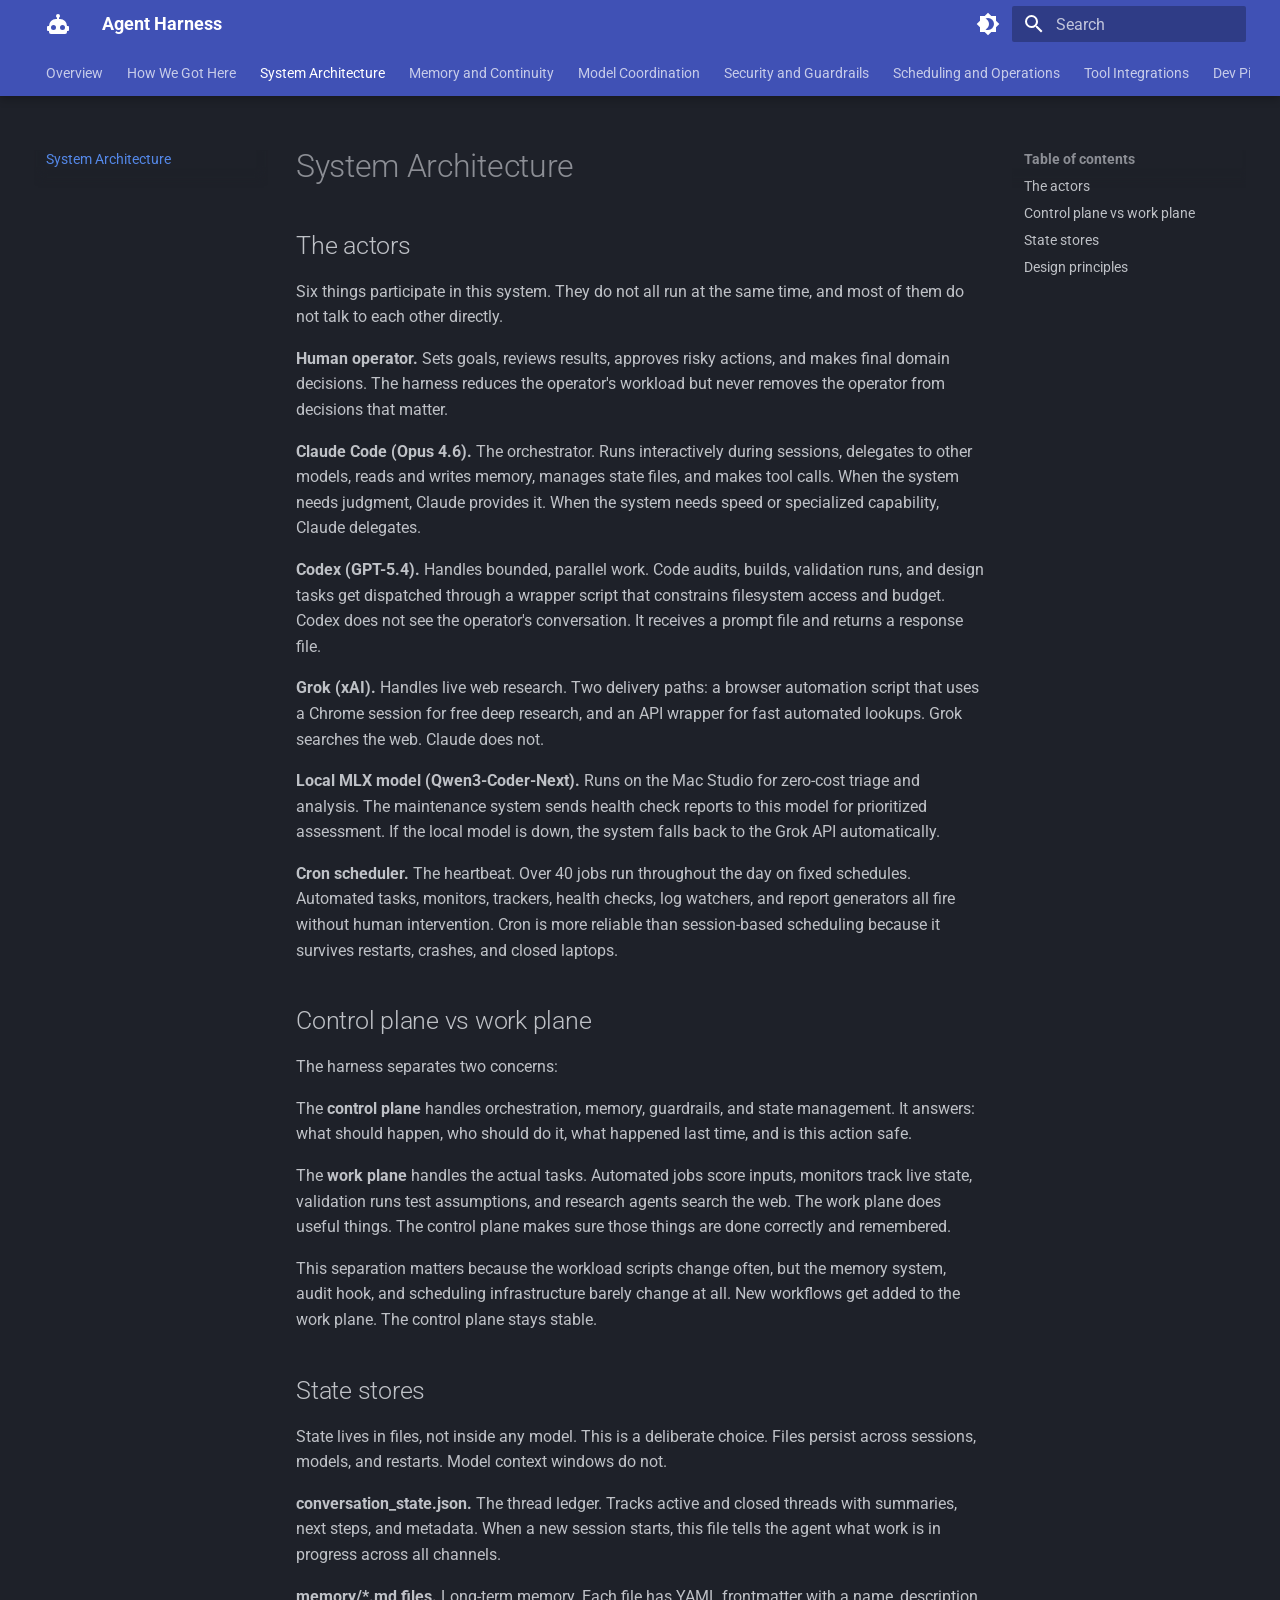
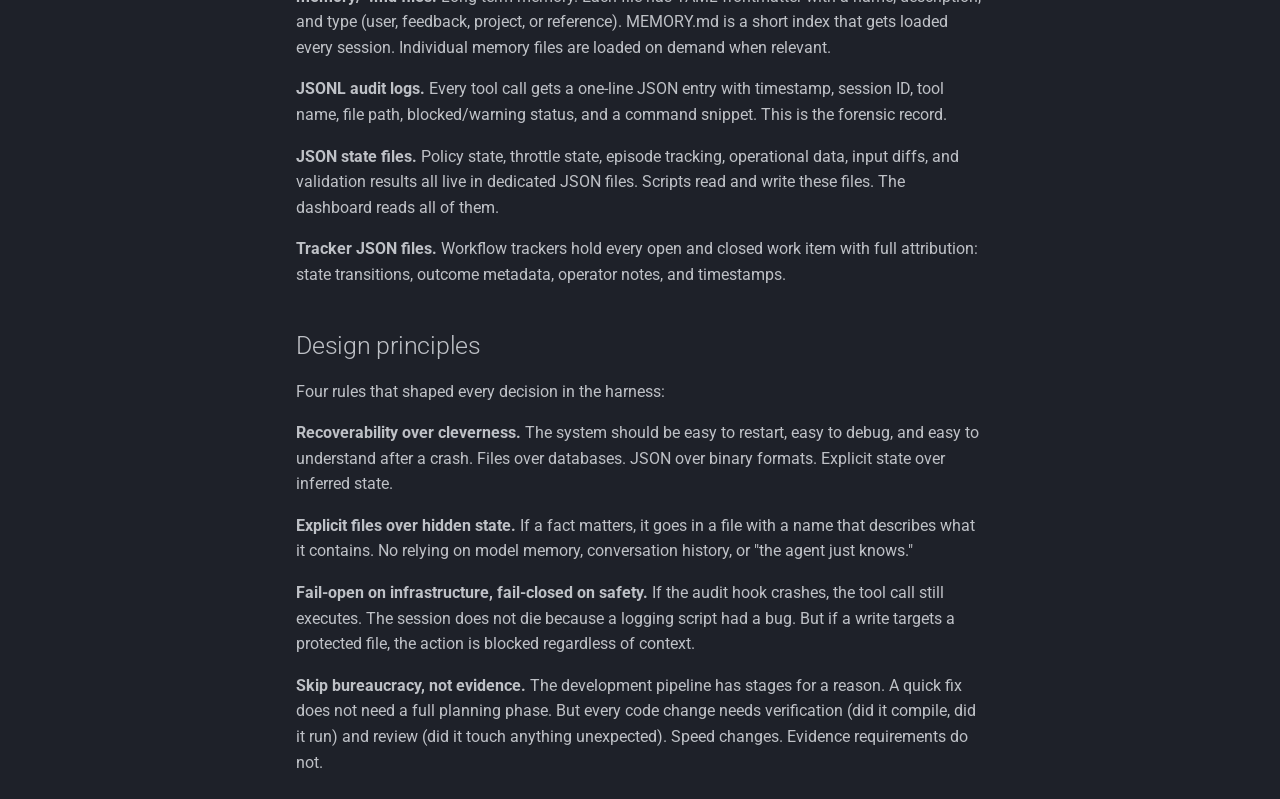
==== commit 895f467d: "Deployed  with MkDocs version: 1.6.1" ====
--- a/architecture/index.html
+++ b/architecture/index.html
@@ -887,24 +887,24 @@
 <h1 id="system-architecture">System Architecture<a class="headerlink" href="#system-architecture" title="Permanent link">&para;</a></h1>
 <h2 id="the-actors">The actors<a class="headerlink" href="#the-actors" title="Permanent link">&para;</a></h2>
 <p>Six things participate in this system. They do not all run at the same time, and most of them do not talk to each other directly.</p>
-<p><strong>Human operator.</strong> Sets goals, reviews results, approves risky actions, and makes final trading decisions. The harness reduces the operator's workload but never removes the operator from decisions that matter.</p>
+<p><strong>Human operator.</strong> Sets goals, reviews results, approves risky actions, and makes final domain decisions. The harness reduces the operator's workload but never removes the operator from decisions that matter.</p>
 <p><strong>Claude Code (Opus 4.6).</strong> The orchestrator. Runs interactively during sessions, delegates to other models, reads and writes memory, manages state files, and makes tool calls. When the system needs judgment, Claude provides it. When the system needs speed or specialized capability, Claude delegates.</p>
-<p><strong>Codex (GPT-5.4).</strong> Handles bounded, parallel work. Code audits, builds, backtests, and design tasks get dispatched through a wrapper script that constrains filesystem access and budget. Codex does not see the operator's conversation. It receives a prompt file and returns a response file.</p>
+<p><strong>Codex (GPT-5.4).</strong> Handles bounded, parallel work. Code audits, builds, validation runs, and design tasks get dispatched through a wrapper script that constrains filesystem access and budget. Codex does not see the operator's conversation. It receives a prompt file and returns a response file.</p>
 <p><strong>Grok (xAI).</strong> Handles live web research. Two delivery paths: a browser automation script that uses a Chrome session for free deep research, and an API wrapper for fast automated lookups. Grok searches the web. Claude does not.</p>
 <p><strong>Local MLX model (Qwen3-Coder-Next).</strong> Runs on the Mac Studio for zero-cost triage and analysis. The maintenance system sends health check reports to this model for prioritized assessment. If the local model is down, the system falls back to the Grok API automatically.</p>
-<p><strong>Cron scheduler.</strong> The heartbeat. Over 40 jobs run throughout the day on fixed schedules. Screeners, monitors, trackers, health checks, log watchers, and report generators all fire without human intervention. Cron is more reliable than session-based scheduling because it survives restarts, crashes, and closed laptops.</p>
+<p><strong>Cron scheduler.</strong> The heartbeat. Over 40 jobs run throughout the day on fixed schedules. Automated tasks, monitors, trackers, health checks, log watchers, and report generators all fire without human intervention. Cron is more reliable than session-based scheduling because it survives restarts, crashes, and closed laptops.</p>
 <h2 id="control-plane-vs-work-plane">Control plane vs work plane<a class="headerlink" href="#control-plane-vs-work-plane" title="Permanent link">&para;</a></h2>
 <p>The harness separates two concerns:</p>
 <p>The <strong>control plane</strong> handles orchestration, memory, guardrails, and state management. It answers: what should happen, who should do it, what happened last time, and is this action safe.</p>
-<p>The <strong>work plane</strong> handles the actual tasks. Screeners scan for trading signals. Monitors track positions. Backtests simulate strategies. Research agents search the web. The work plane does useful things. The control plane makes sure those things are done correctly and remembered.</p>
-<p>This separation matters because the trading scripts change often, but the memory system, audit hook, and scheduling infrastructure barely change at all. New strategies get added to the work plane. The control plane stays stable.</p>
+<p>The <strong>work plane</strong> handles the actual tasks. Automated jobs score inputs, monitors track live state, validation runs test assumptions, and research agents search the web. The work plane does useful things. The control plane makes sure those things are done correctly and remembered.</p>
+<p>This separation matters because the workload scripts change often, but the memory system, audit hook, and scheduling infrastructure barely change at all. New workflows get added to the work plane. The control plane stays stable.</p>
 <h2 id="state-stores">State stores<a class="headerlink" href="#state-stores" title="Permanent link">&para;</a></h2>
 <p>State lives in files, not inside any model. This is a deliberate choice. Files persist across sessions, models, and restarts. Model context windows do not.</p>
 <p><strong>conversation_state.json.</strong> The thread ledger. Tracks active and closed threads with summaries, next steps, and metadata. When a new session starts, this file tells the agent what work is in progress across all channels.</p>
 <p><strong>memory/*.md files.</strong> Long-term memory. Each file has YAML frontmatter with a name, description, and type (user, feedback, project, or reference). MEMORY.md is a short index that gets loaded every session. Individual memory files are loaded on demand when relevant.</p>
 <p><strong>JSONL audit logs.</strong> Every tool call gets a one-line JSON entry with timestamp, session ID, tool name, file path, blocked/warning status, and a command snippet. This is the forensic record.</p>
-<p><strong>JSON state files.</strong> Regime state, loss throttle, episode tracking, position data, signal diffs, and forward test results all live in dedicated JSON files. Scripts read and write these files. The dashboard reads all of them.</p>
-<p><strong>Tracker JSON files.</strong> The short tracker and Plan Alpha positions file hold every open and closed trade with full attribution: entry price, option details, roll history, P&amp;L, exit reason, and timestamps.</p>
+<p><strong>JSON state files.</strong> Policy state, throttle state, episode tracking, operational data, input diffs, and validation results all live in dedicated JSON files. Scripts read and write these files. The dashboard reads all of them.</p>
+<p><strong>Tracker JSON files.</strong> Workflow trackers hold every open and closed work item with full attribution: state transitions, outcome metadata, operator notes, and timestamps.</p>
 <h2 id="design-principles">Design principles<a class="headerlink" href="#design-principles" title="Permanent link">&para;</a></h2>
 <p>Four rules that shaped every decision in the harness:</p>
 <p><strong>Recoverability over cleverness.</strong> The system should be easy to restart, easy to debug, and easy to understand after a crash. Files over databases. JSON over binary formats. Explicit state over inferred state.</p>
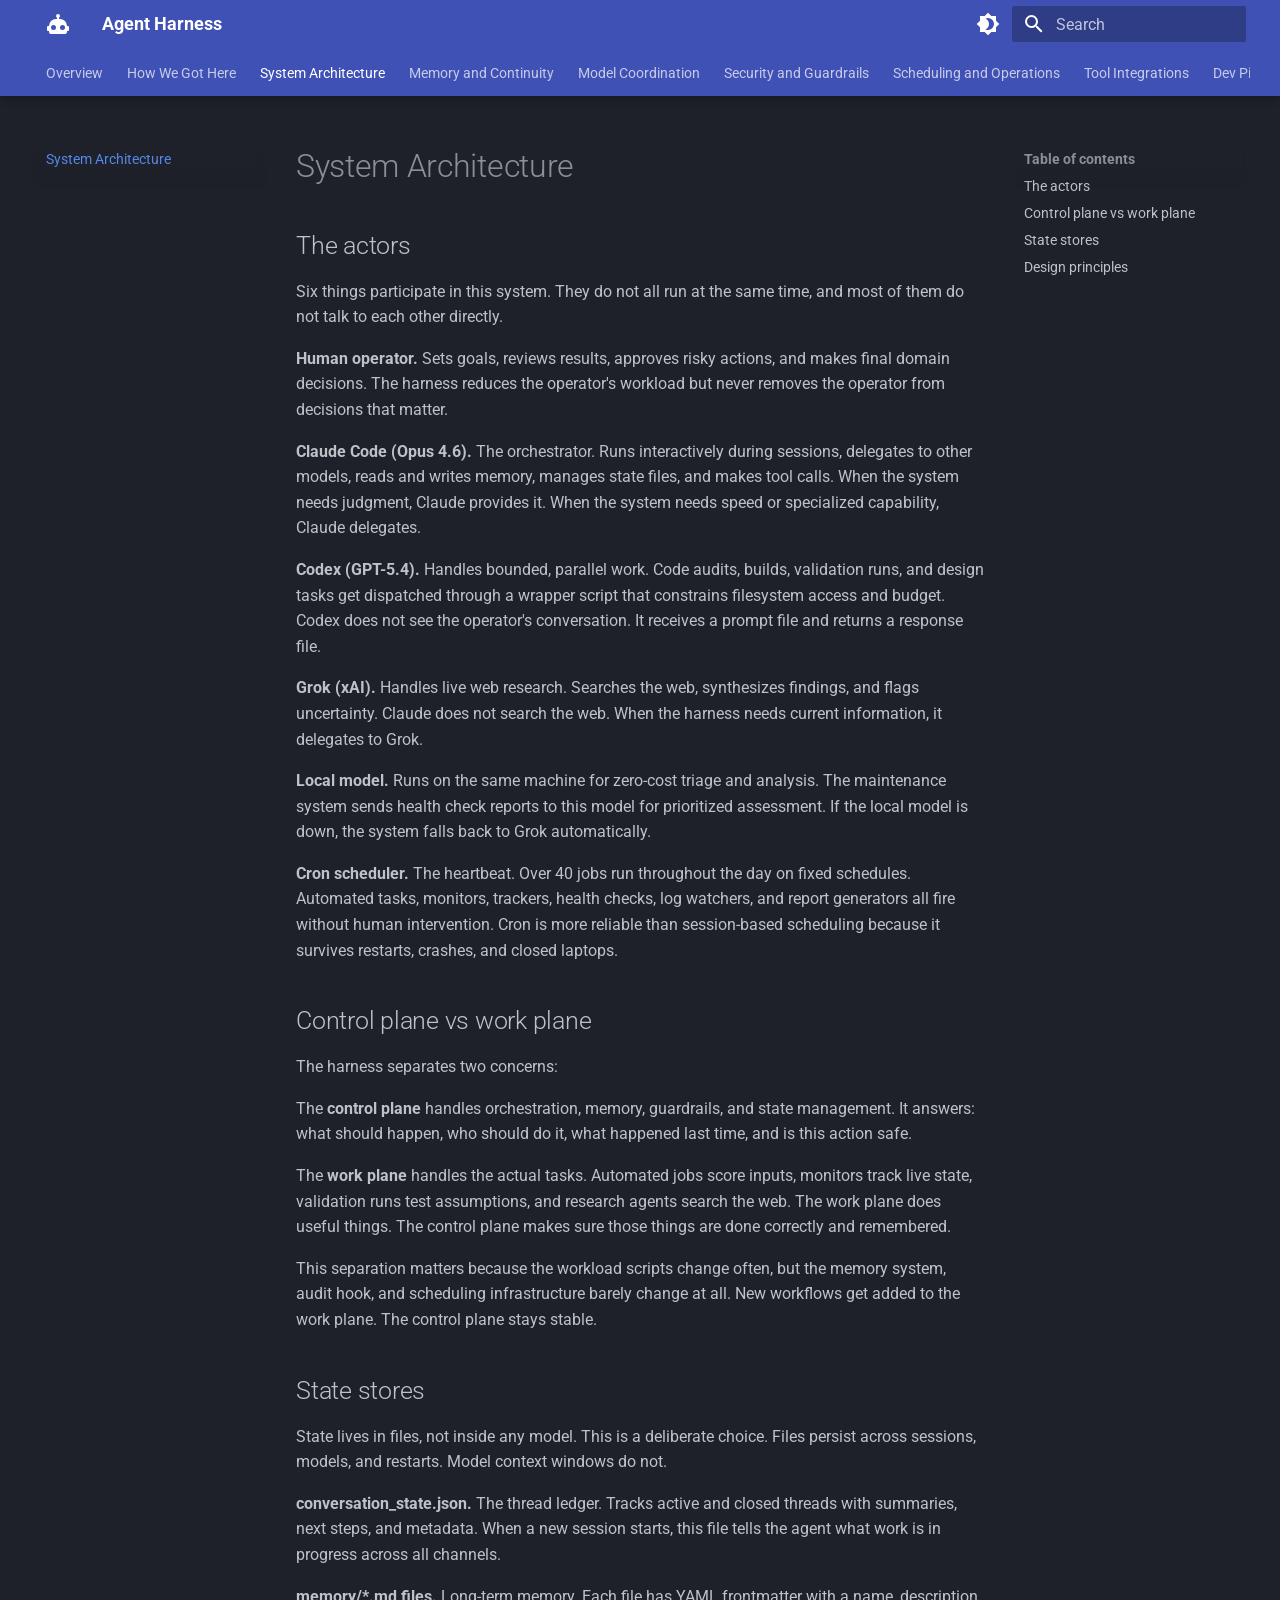
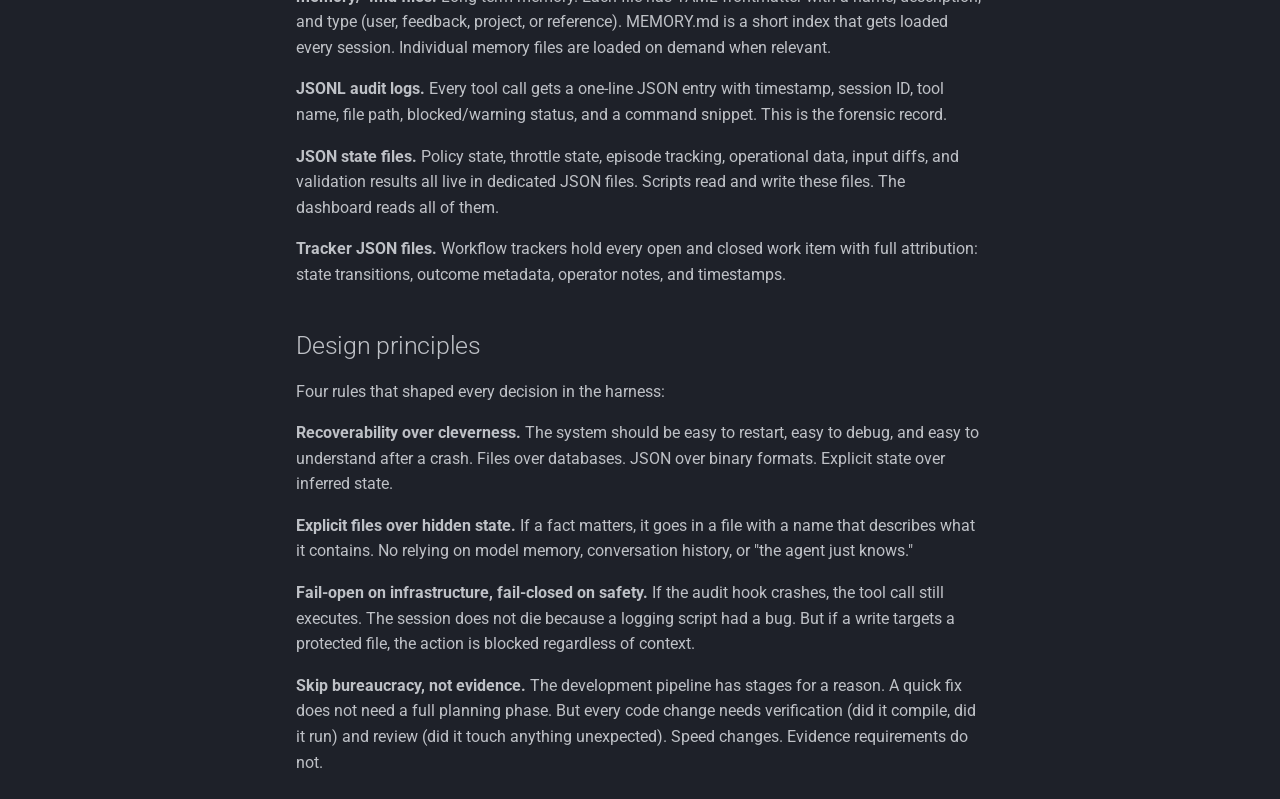
==== commit f3ff7642: "Deployed  with MkDocs version: 1.6.1" ====
--- a/architecture/index.html
+++ b/architecture/index.html
@@ -397,6 +397,25 @@
   
 
       
+        
+  
+  
+  
+  
+    <li class="md-tabs__item">
+      <a href="../implementations/" class="md-tabs__link">
+        
+  
+  
+    
+  
+  Implementations
+
+      </a>
+    </li>
+  
+
+      
     </ul>
   </div>
 </nav>
@@ -785,6 +804,33 @@
     
   
     Lessons and Failure Modes
+  
+
+    
+  </span>
+  
+  
+
+      </a>
+    </li>
+  
+
+    
+      
+      
+  
+  
+  
+  
+    <li class="md-nav__item">
+      <a href="../implementations/" class="md-nav__link">
+        
+  
+  
+  <span class="md-ellipsis">
+    
+  
+    Implementations
   
 
     
@@ -890,8 +936,8 @@
 <p><strong>Human operator.</strong> Sets goals, reviews results, approves risky actions, and makes final domain decisions. The harness reduces the operator's workload but never removes the operator from decisions that matter.</p>
 <p><strong>Claude Code (Opus 4.6).</strong> The orchestrator. Runs interactively during sessions, delegates to other models, reads and writes memory, manages state files, and makes tool calls. When the system needs judgment, Claude provides it. When the system needs speed or specialized capability, Claude delegates.</p>
 <p><strong>Codex (GPT-5.4).</strong> Handles bounded, parallel work. Code audits, builds, validation runs, and design tasks get dispatched through a wrapper script that constrains filesystem access and budget. Codex does not see the operator's conversation. It receives a prompt file and returns a response file.</p>
-<p><strong>Grok (xAI).</strong> Handles live web research. Two delivery paths: a browser automation script that uses a Chrome session for free deep research, and an API wrapper for fast automated lookups. Grok searches the web. Claude does not.</p>
-<p><strong>Local MLX model (Qwen3-Coder-Next).</strong> Runs on the Mac Studio for zero-cost triage and analysis. The maintenance system sends health check reports to this model for prioritized assessment. If the local model is down, the system falls back to the Grok API automatically.</p>
+<p><strong>Grok (xAI).</strong> Handles live web research. Searches the web, synthesizes findings, and flags uncertainty. Claude does not search the web. When the harness needs current information, it delegates to Grok.</p>
+<p><strong>Local model.</strong> Runs on the same machine for zero-cost triage and analysis. The maintenance system sends health check reports to this model for prioritized assessment. If the local model is down, the system falls back to Grok automatically.</p>
 <p><strong>Cron scheduler.</strong> The heartbeat. Over 40 jobs run throughout the day on fixed schedules. Automated tasks, monitors, trackers, health checks, log watchers, and report generators all fire without human intervention. Cron is more reliable than session-based scheduling because it survives restarts, crashes, and closed laptops.</p>
 <h2 id="control-plane-vs-work-plane">Control plane vs work plane<a class="headerlink" href="#control-plane-vs-work-plane" title="Permanent link">&para;</a></h2>
 <p>The harness separates two concerns:</p>
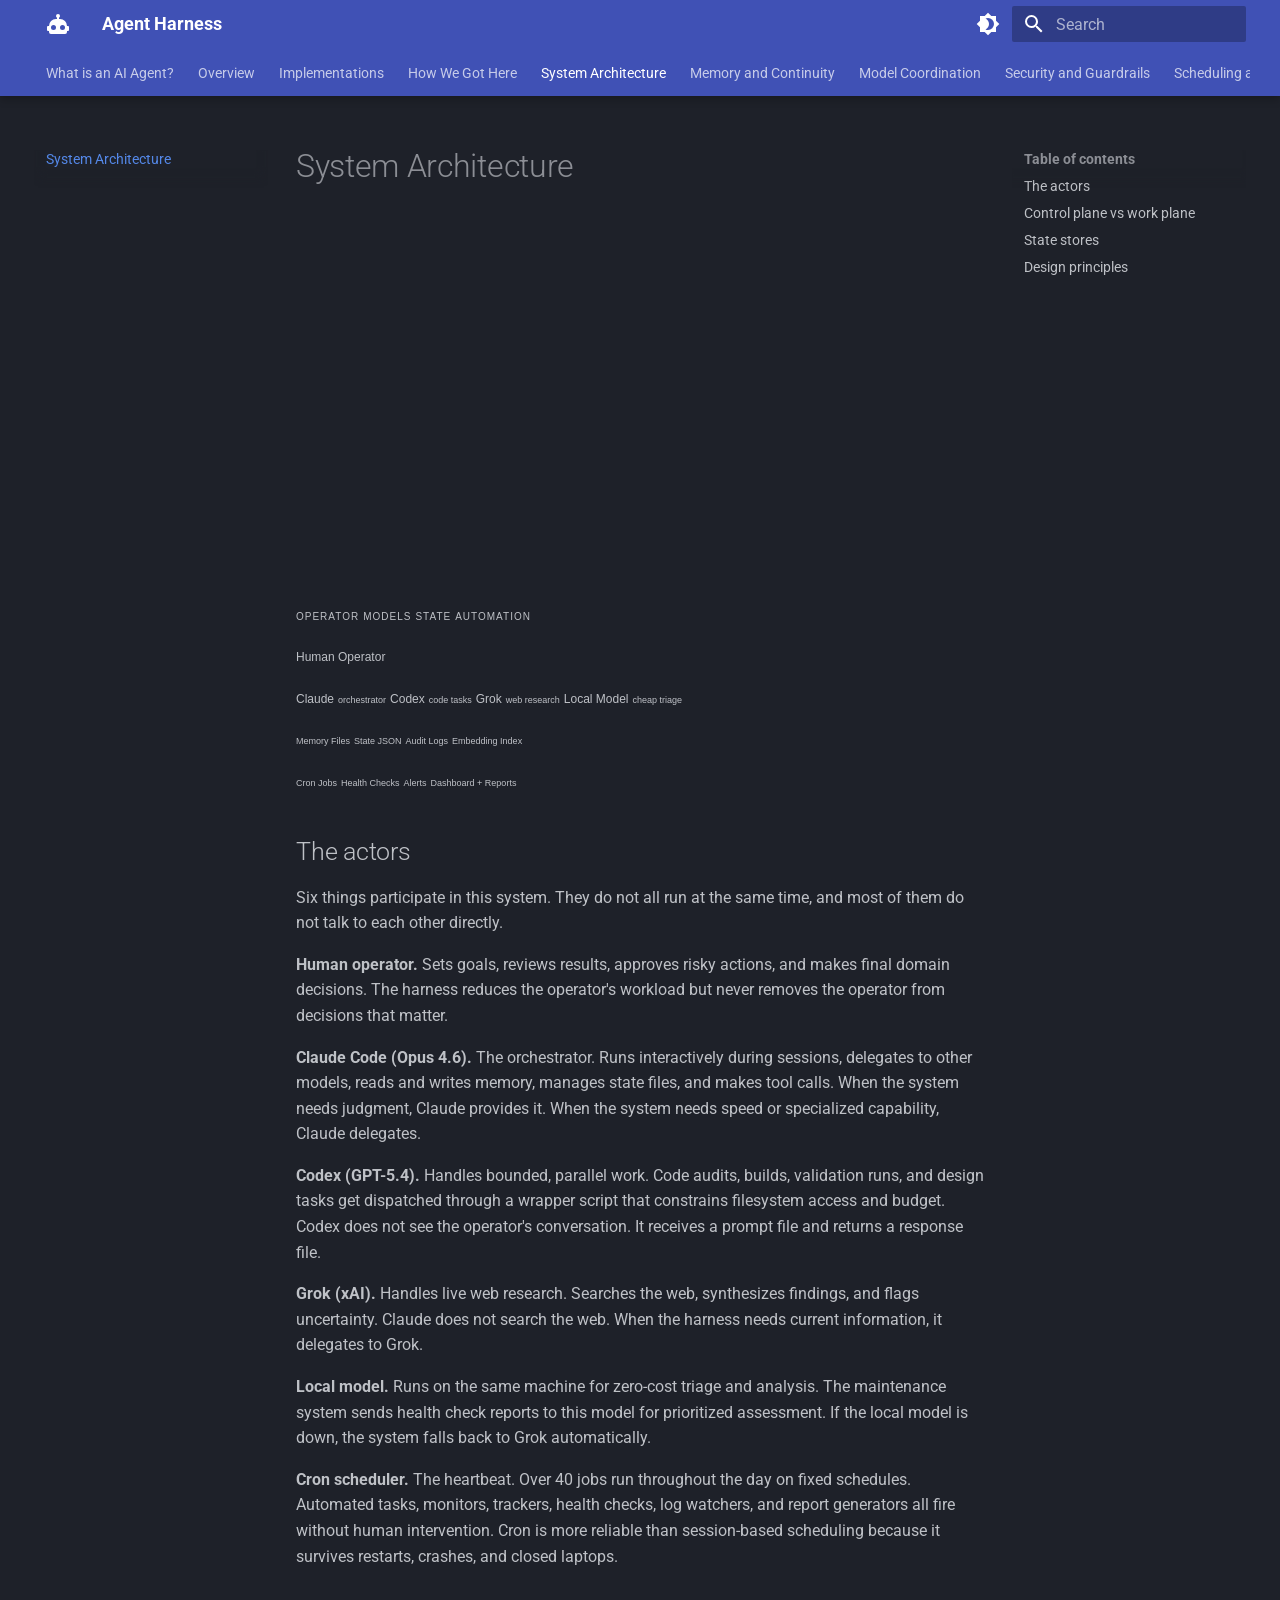
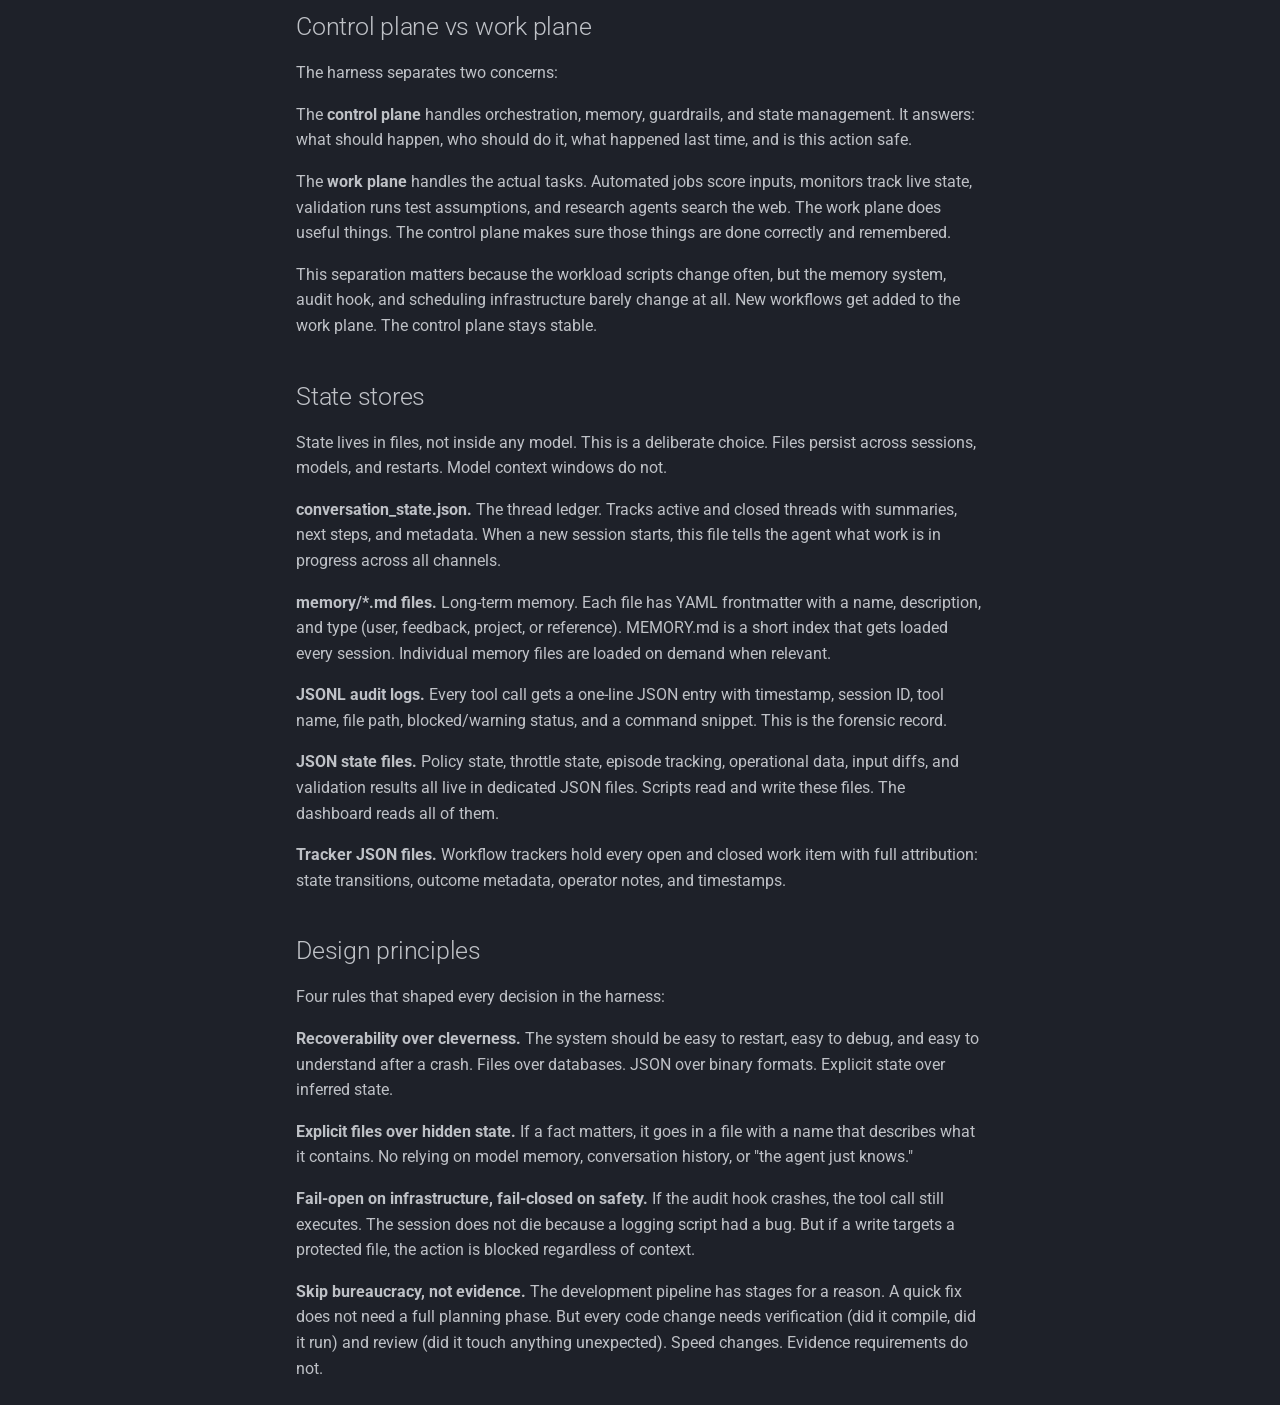
==== commit d1618623: "Deployed  with MkDocs version: 1.6.1" ====
--- a/architecture/index.html
+++ b/architecture/index.html
@@ -211,6 +211,25 @@
   
   
     <li class="md-tabs__item">
+      <a href="../what-is-an-agent/" class="md-tabs__link">
+        
+  
+  
+    
+  
+  What is an AI Agent?
+
+      </a>
+    </li>
+  
+
+      
+        
+  
+  
+  
+  
+    <li class="md-tabs__item">
       <a href=".." class="md-tabs__link">
         
   
@@ -218,6 +237,25 @@
     
   
   Overview
+
+      </a>
+    </li>
+  
+
+      
+        
+  
+  
+  
+  
+    <li class="md-tabs__item">
+      <a href="../implementations/" class="md-tabs__link">
+        
+  
+  
+    
+  
+  Implementations
 
       </a>
     </li>
@@ -403,13 +441,13 @@
   
   
     <li class="md-tabs__item">
-      <a href="../implementations/" class="md-tabs__link">
-        
-  
-  
-    
-  
-  Implementations
+      <a href="../glossary/" class="md-tabs__link">
+        
+  
+  
+    
+  
+  Glossary
 
       </a>
     </li>
@@ -462,6 +500,33 @@
   
   
     <li class="md-nav__item">
+      <a href="../what-is-an-agent/" class="md-nav__link">
+        
+  
+  
+  <span class="md-ellipsis">
+    
+  
+    What is an AI Agent?
+  
+
+    
+  </span>
+  
+  
+
+      </a>
+    </li>
+  
+
+    
+      
+      
+  
+  
+  
+  
+    <li class="md-nav__item">
       <a href=".." class="md-nav__link">
         
   
@@ -470,6 +535,33 @@
     
   
     Overview
+  
+
+    
+  </span>
+  
+  
+
+      </a>
+    </li>
+  
+
+    
+      
+      
+  
+  
+  
+  
+    <li class="md-nav__item">
+      <a href="../implementations/" class="md-nav__link">
+        
+  
+  
+  <span class="md-ellipsis">
+    
+  
+    Implementations
   
 
     
@@ -823,14 +915,14 @@
   
   
     <li class="md-nav__item">
-      <a href="../implementations/" class="md-nav__link">
-        
-  
-  
-  <span class="md-ellipsis">
-    
-  
-    Implementations
+      <a href="../glossary/" class="md-nav__link">
+        
+  
+  
+  <span class="md-ellipsis">
+    
+  
+    Glossary
   
 
     
@@ -931,6 +1023,79 @@
 
 
 <h1 id="system-architecture">System Architecture<a class="headerlink" href="#system-architecture" title="Permanent link">&para;</a></h1>
+<p><svg viewBox="0 0 800 340" xmlns="http://www.w3.org/2000/svg" style="width:100%;max-width:800px;margin:0 auto 2rem;display:block">
+<br />
+<style>
+    .box { rx: 8; ry: 8; stroke-width: 1.5; }
+    .label { font-family: -apple-system, sans-serif; font-size: 12px; fill: #e2e8f0; text-anchor: middle; }
+    .sublabel { font-family: -apple-system, sans-serif; font-size: 9px; fill: #94a3b8; text-anchor: middle; }
+    .arrow { stroke: #475569; stroke-width: 1.5; fill: none; marker-end: url(#arrowhead); }
+    .arrow-dashed { stroke: #334155; stroke-width: 1; fill: none; stroke-dasharray: 4,3; marker-end: url(#arrowhead); }
+    .zone-label { font-family: -apple-system, sans-serif; font-size: 10px; fill: #64748b; letter-spacing: 0.1em; text-transform: uppercase; }
+  </style></p>
+<p><defs>
+    <marker id="arrowhead" markerWidth="8" markerHeight="6" refX="8" refY="3" orient="auto">
+      <polygon points="0 0, 8 3, 0 6" fill="#475569"/>
+    </marker>
+  </defs>
+  <!-- Background zones --></p>
+<p><rect x="10" y="10" width="780" height="70" rx="6" fill="#0f172a" stroke="#1e293b" stroke-width="1"/>
+  <text x="50" y="30" class="zone-label">Operator</text>
+  <rect x="10" y="90" width="780" height="100" rx="6" fill="#111827" stroke="#1e293b" stroke-width="1"/>
+  <text x="50" y="110" class="zone-label">Models</text>
+  <rect x="10" y="200" width="380" height="130" rx="6" fill="#0f172a" stroke="#1e293b" stroke-width="1"/>
+  <text x="50" y="220" class="zone-label">State</text>
+  <rect x="410" y="200" width="380" height="130" rx="6" fill="#0f172a" stroke="#1e293b" stroke-width="1"/>
+  <text x="450" y="220" class="zone-label">Automation</text>
+  <!-- Operator --></p>
+<p><rect x="320" y="30" width="160" height="36" class="box" fill="#1e293b" stroke="#3b82f6"/>
+  <text x="400" y="53" class="label">Human Operator</text>
+  <!-- Models --></p>
+<p><rect x="30" y="120" width="140" height="50" class="box" fill="#1e293b" stroke="#60a5fa"/>
+  <text x="100" y="142" class="label">Claude</text>
+  <text x="100" y="157" class="sublabel">orchestrator</text>
+  <rect x="200" y="120" width="140" height="50" class="box" fill="#1e293b" stroke="#a78bfa"/>
+  <text x="270" y="142" class="label">Codex</text>
+  <text x="270" y="157" class="sublabel">code tasks</text>
+  <rect x="370" y="120" width="140" height="50" class="box" fill="#1e293b" stroke="#34d399"/>
+  <text x="440" y="142" class="label">Grok</text>
+  <text x="440" y="157" class="sublabel">web research</text>
+  <rect x="540" y="120" width="140" height="50" class="box" fill="#1e293b" stroke="#fbbf24"/>
+  <text x="610" y="142" class="label">Local Model</text>
+  <text x="610" y="157" class="sublabel">cheap triage</text>
+  <!-- State --></p>
+<p><rect x="30" y="235" width="100" height="36" class="box" fill="#1e293b" stroke="#475569"/>
+  <text x="80" y="258" class="sublabel">Memory Files</text>
+  <rect x="145" y="235" width="100" height="36" class="box" fill="#1e293b" stroke="#475569"/>
+  <text x="195" y="258" class="sublabel">State JSON</text>
+  <rect x="260" y="235" width="110" height="36" class="box" fill="#1e293b" stroke="#475569"/>
+  <text x="315" y="258" class="sublabel">Audit Logs</text>
+  <rect x="100" y="285" width="180" height="30" class="box" fill="#1e293b" stroke="#475569"/>
+  <text x="190" y="305" class="sublabel">Embedding Index</text>
+  <!-- Automation --></p>
+<p><rect x="430" y="235" width="100" height="36" class="box" fill="#1e293b" stroke="#475569"/>
+  <text x="480" y="258" class="sublabel">Cron Jobs</text>
+  <rect x="545" y="235" width="100" height="36" class="box" fill="#1e293b" stroke="#475569"/>
+  <text x="595" y="258" class="sublabel">Health Checks</text>
+  <rect x="660" y="235" width="110" height="36" class="box" fill="#1e293b" stroke="#475569"/>
+  <text x="715" y="258" class="sublabel">Alerts</text>
+  <rect x="490" y="285" width="170" height="30" class="box" fill="#1e293b" stroke="#475569"/>
+  <text x="575" y="305" class="sublabel">Dashboard + Reports</text>
+  <!-- Arrows: Operator ↔ Claude --></p>
+<p><line x1="400" y1="66" x2="120" y2="120" class="arrow"/>
+  <!-- Claude → Codex --></p>
+<p><line x1="170" y1="145" x2="200" y2="145" class="arrow"/>
+  <!-- Claude → Grok --></p>
+<p><line x1="170" y1="150" x2="370" y2="150" class="arrow-dashed"/>
+  <!-- Claude → Local --></p>
+<p><line x1="170" y1="155" x2="540" y2="155" class="arrow-dashed"/>
+  <!-- Claude → State --></p>
+<p><line x1="100" y1="170" x2="100" y2="235" class="arrow"/>
+  <!-- Cron → Scripts --></p>
+<p><line x1="480" y1="271" x2="575" y2="285" class="arrow"/>
+  <!-- Health → Alerts --></p>
+<p><line x1="645" y1="253" x2="660" y2="253" class="arrow"/>
+</svg></p>
 <h2 id="the-actors">The actors<a class="headerlink" href="#the-actors" title="Permanent link">&para;</a></h2>
 <p>Six things participate in this system. They do not all run at the same time, and most of them do not talk to each other directly.</p>
 <p><strong>Human operator.</strong> Sets goals, reviews results, approves risky actions, and makes final domain decisions. The harness reduces the operator's workload but never removes the operator from decisions that matter.</p>
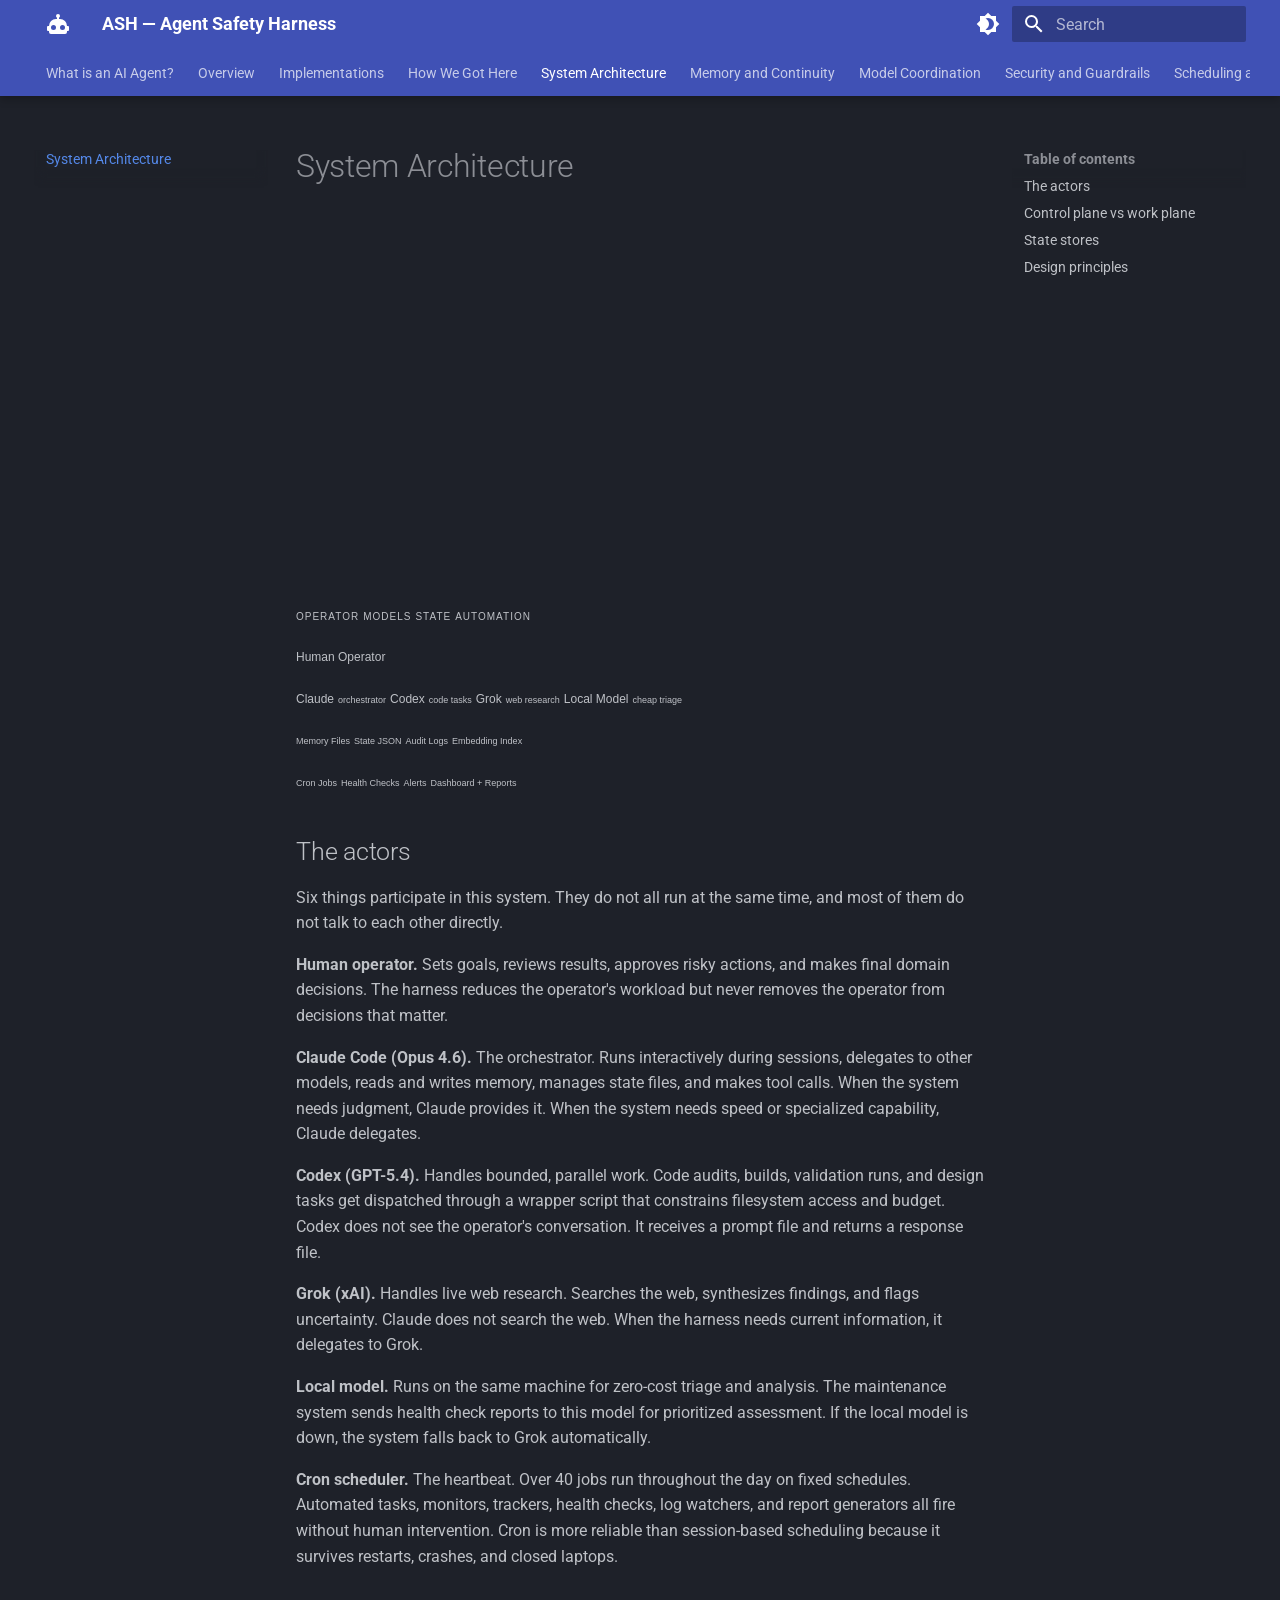
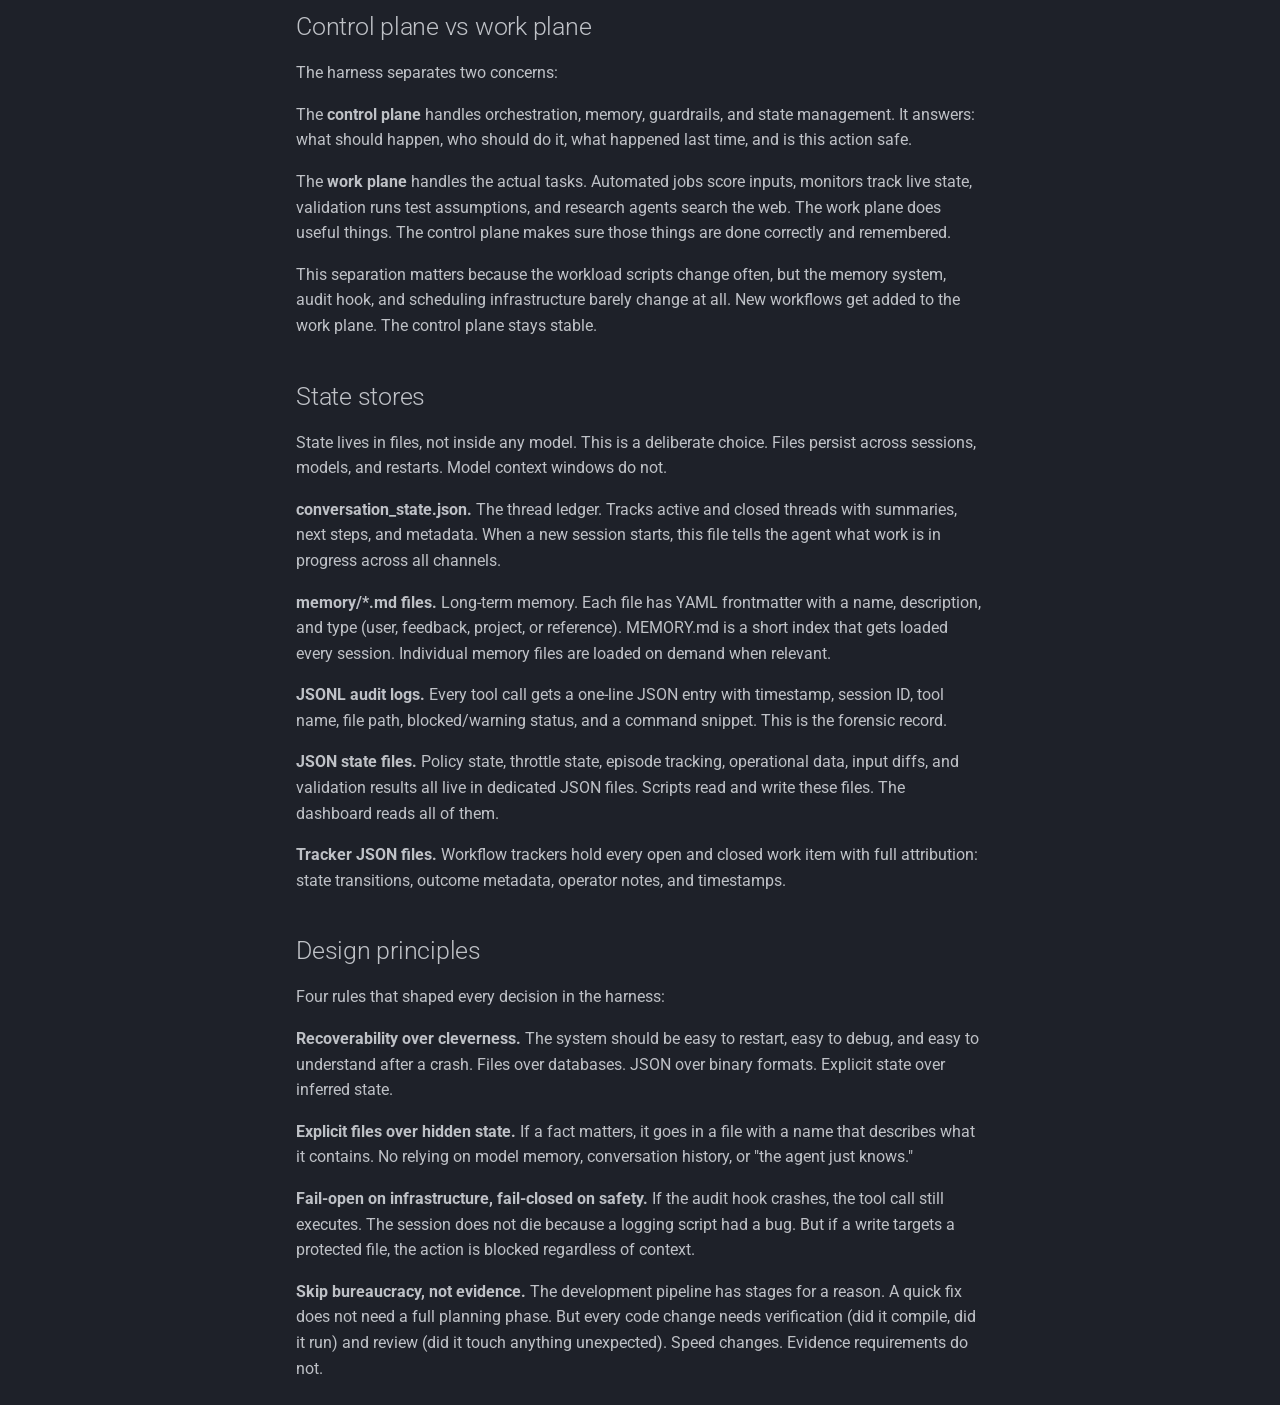
==== commit b749b7fe: "Deployed  with MkDocs version: 1.6.1" ====
--- a/architecture/index.html
+++ b/architecture/index.html
@@ -6,7 +6,7 @@
       <meta charset="utf-8">
       <meta name="viewport" content="width=device-width,initial-scale=1">
       
-        <meta name="description" content="How to build a production AI agent system with persistent memory, multi-model coordination, and guardrails">
+        <meta name="description" content="How to build a production AI agent system with persistent memory, multi-model coordination, and safety guardrails">
       
       
         <meta name="author" content="Dana">
@@ -27,7 +27,7 @@
     
     
       
-        <title>System Architecture - Agent Harness</title>
+        <title>System Architecture - ASH — Agent Safety Harness</title>
       
     
     
@@ -96,7 +96,7 @@
 
 <header class="md-header md-header--shadow md-header--lifted" data-md-component="header">
   <nav class="md-header__inner md-grid" aria-label="Header">
-    <a href=".." title="Agent Harness" class="md-header__button md-logo" aria-label="Agent Harness" data-md-component="logo">
+    <a href=".." title="ASH — Agent Safety Harness" class="md-header__button md-logo" aria-label="ASH — Agent Safety Harness" data-md-component="logo">
       
   
   <svg xmlns="http://www.w3.org/2000/svg" viewBox="0 0 24 24"><path d="M12 2a2 2 0 0 1 2 2c0 .74-.4 1.39-1 1.73V7h1a7 7 0 0 1 7 7h1a1 1 0 0 1 1 1v3a1 1 0 0 1-1 1h-1v1a2 2 0 0 1-2 2H5a2 2 0 0 1-2-2v-1H2a1 1 0 0 1-1-1v-3a1 1 0 0 1 1-1h1a7 7 0 0 1 7-7h1V5.73c-.6-.34-1-.99-1-1.73a2 2 0 0 1 2-2M7.5 13A2.5 2.5 0 0 0 5 15.5 2.5 2.5 0 0 0 7.5 18a2.5 2.5 0 0 0 2.5-2.5A2.5 2.5 0 0 0 7.5 13m9 0a2.5 2.5 0 0 0-2.5 2.5 2.5 2.5 0 0 0 2.5 2.5 2.5 2.5 0 0 0 2.5-2.5 2.5 2.5 0 0 0-2.5-2.5"/></svg>
@@ -110,7 +110,7 @@
       <div class="md-header__ellipsis">
         <div class="md-header__topic">
           <span class="md-ellipsis">
-            Agent Harness
+            ASH — Agent Safety Harness
           </span>
         </div>
         <div class="md-header__topic" data-md-component="header-topic">
@@ -482,13 +482,13 @@
 
 <nav class="md-nav md-nav--primary md-nav--lifted" aria-label="Navigation" data-md-level="0">
   <label class="md-nav__title" for="__drawer">
-    <a href=".." title="Agent Harness" class="md-nav__button md-logo" aria-label="Agent Harness" data-md-component="logo">
+    <a href=".." title="ASH — Agent Safety Harness" class="md-nav__button md-logo" aria-label="ASH — Agent Safety Harness" data-md-component="logo">
       
   
   <svg xmlns="http://www.w3.org/2000/svg" viewBox="0 0 24 24"><path d="M12 2a2 2 0 0 1 2 2c0 .74-.4 1.39-1 1.73V7h1a7 7 0 0 1 7 7h1a1 1 0 0 1 1 1v3a1 1 0 0 1-1 1h-1v1a2 2 0 0 1-2 2H5a2 2 0 0 1-2-2v-1H2a1 1 0 0 1-1-1v-3a1 1 0 0 1 1-1h1a7 7 0 0 1 7-7h1V5.73c-.6-.34-1-.99-1-1.73a2 2 0 0 1 2-2M7.5 13A2.5 2.5 0 0 0 5 15.5 2.5 2.5 0 0 0 7.5 18a2.5 2.5 0 0 0 2.5-2.5A2.5 2.5 0 0 0 7.5 13m9 0a2.5 2.5 0 0 0-2.5 2.5 2.5 2.5 0 0 0 2.5 2.5 2.5 2.5 0 0 0 2.5-2.5 2.5 2.5 0 0 0-2.5-2.5"/></svg>
 
     </a>
-    Agent Harness
+    ASH — Agent Safety Harness
   </label>
   
   <ul class="md-nav__list" data-md-scrollfix>
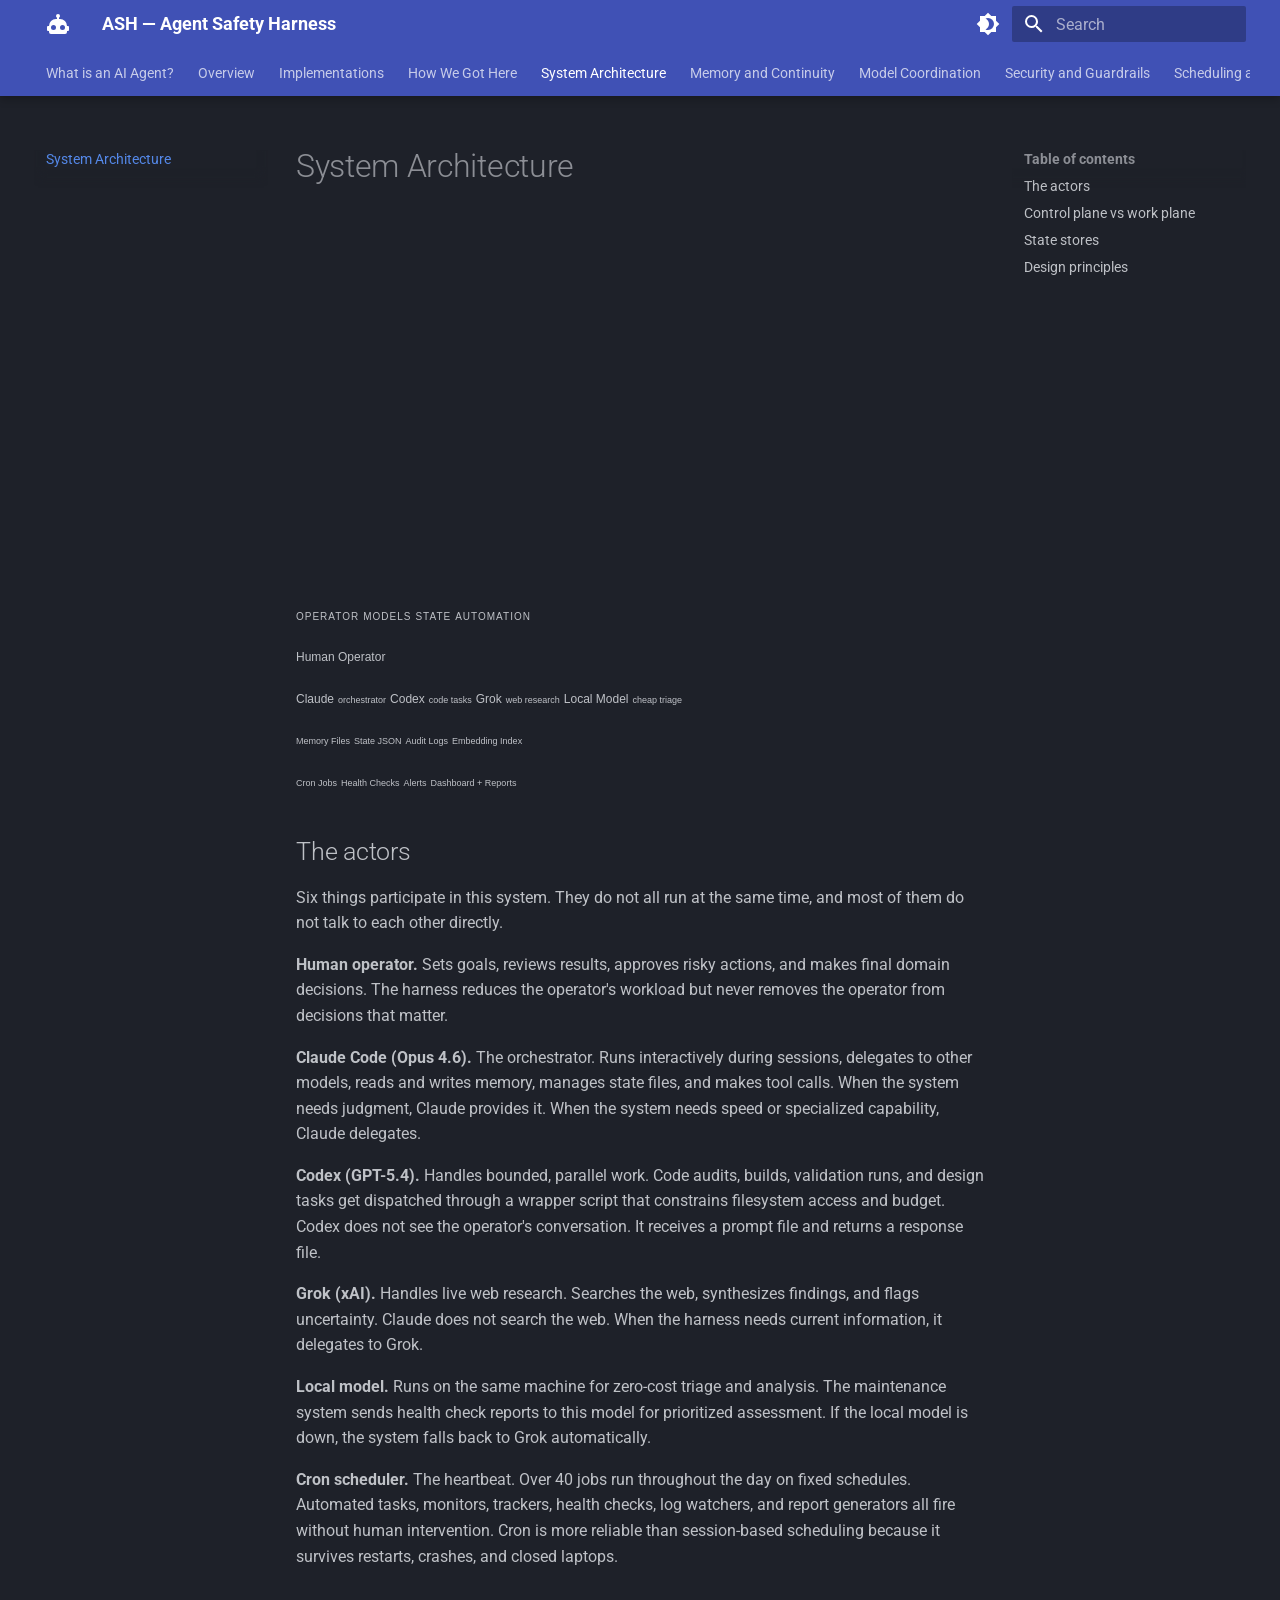
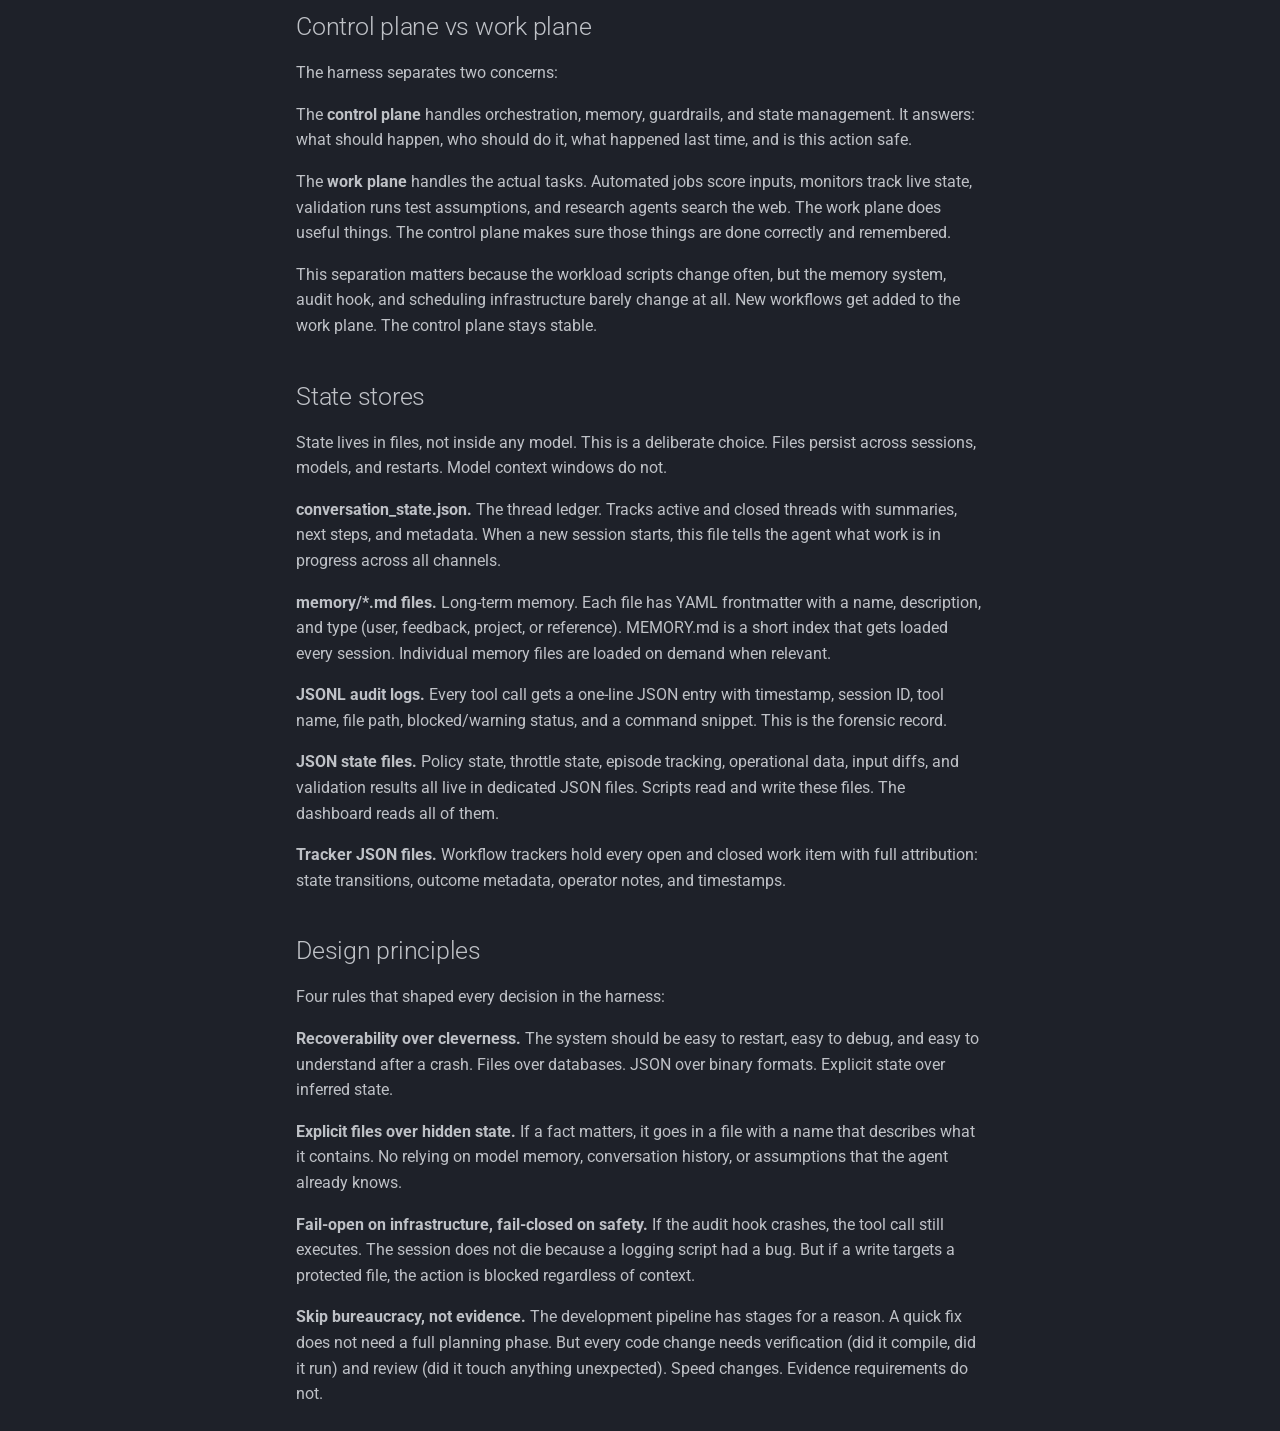
==== commit 71826753: "Deployed  with MkDocs version: 1.6.1" ====
--- a/architecture/index.html
+++ b/architecture/index.html
@@ -1119,7 +1119,7 @@
 <h2 id="design-principles">Design principles<a class="headerlink" href="#design-principles" title="Permanent link">&para;</a></h2>
 <p>Four rules that shaped every decision in the harness:</p>
 <p><strong>Recoverability over cleverness.</strong> The system should be easy to restart, easy to debug, and easy to understand after a crash. Files over databases. JSON over binary formats. Explicit state over inferred state.</p>
-<p><strong>Explicit files over hidden state.</strong> If a fact matters, it goes in a file with a name that describes what it contains. No relying on model memory, conversation history, or "the agent just knows."</p>
+<p><strong>Explicit files over hidden state.</strong> If a fact matters, it goes in a file with a name that describes what it contains. No relying on model memory, conversation history, or assumptions that the agent already knows.</p>
 <p><strong>Fail-open on infrastructure, fail-closed on safety.</strong> If the audit hook crashes, the tool call still executes. The session does not die because a logging script had a bug. But if a write targets a protected file, the action is blocked regardless of context.</p>
 <p><strong>Skip bureaucracy, not evidence.</strong> The development pipeline has stages for a reason. A quick fix does not need a full planning phase. But every code change needs verification (did it compile, did it run) and review (did it touch anything unexpected). Speed changes. Evidence requirements do not.</p>
 
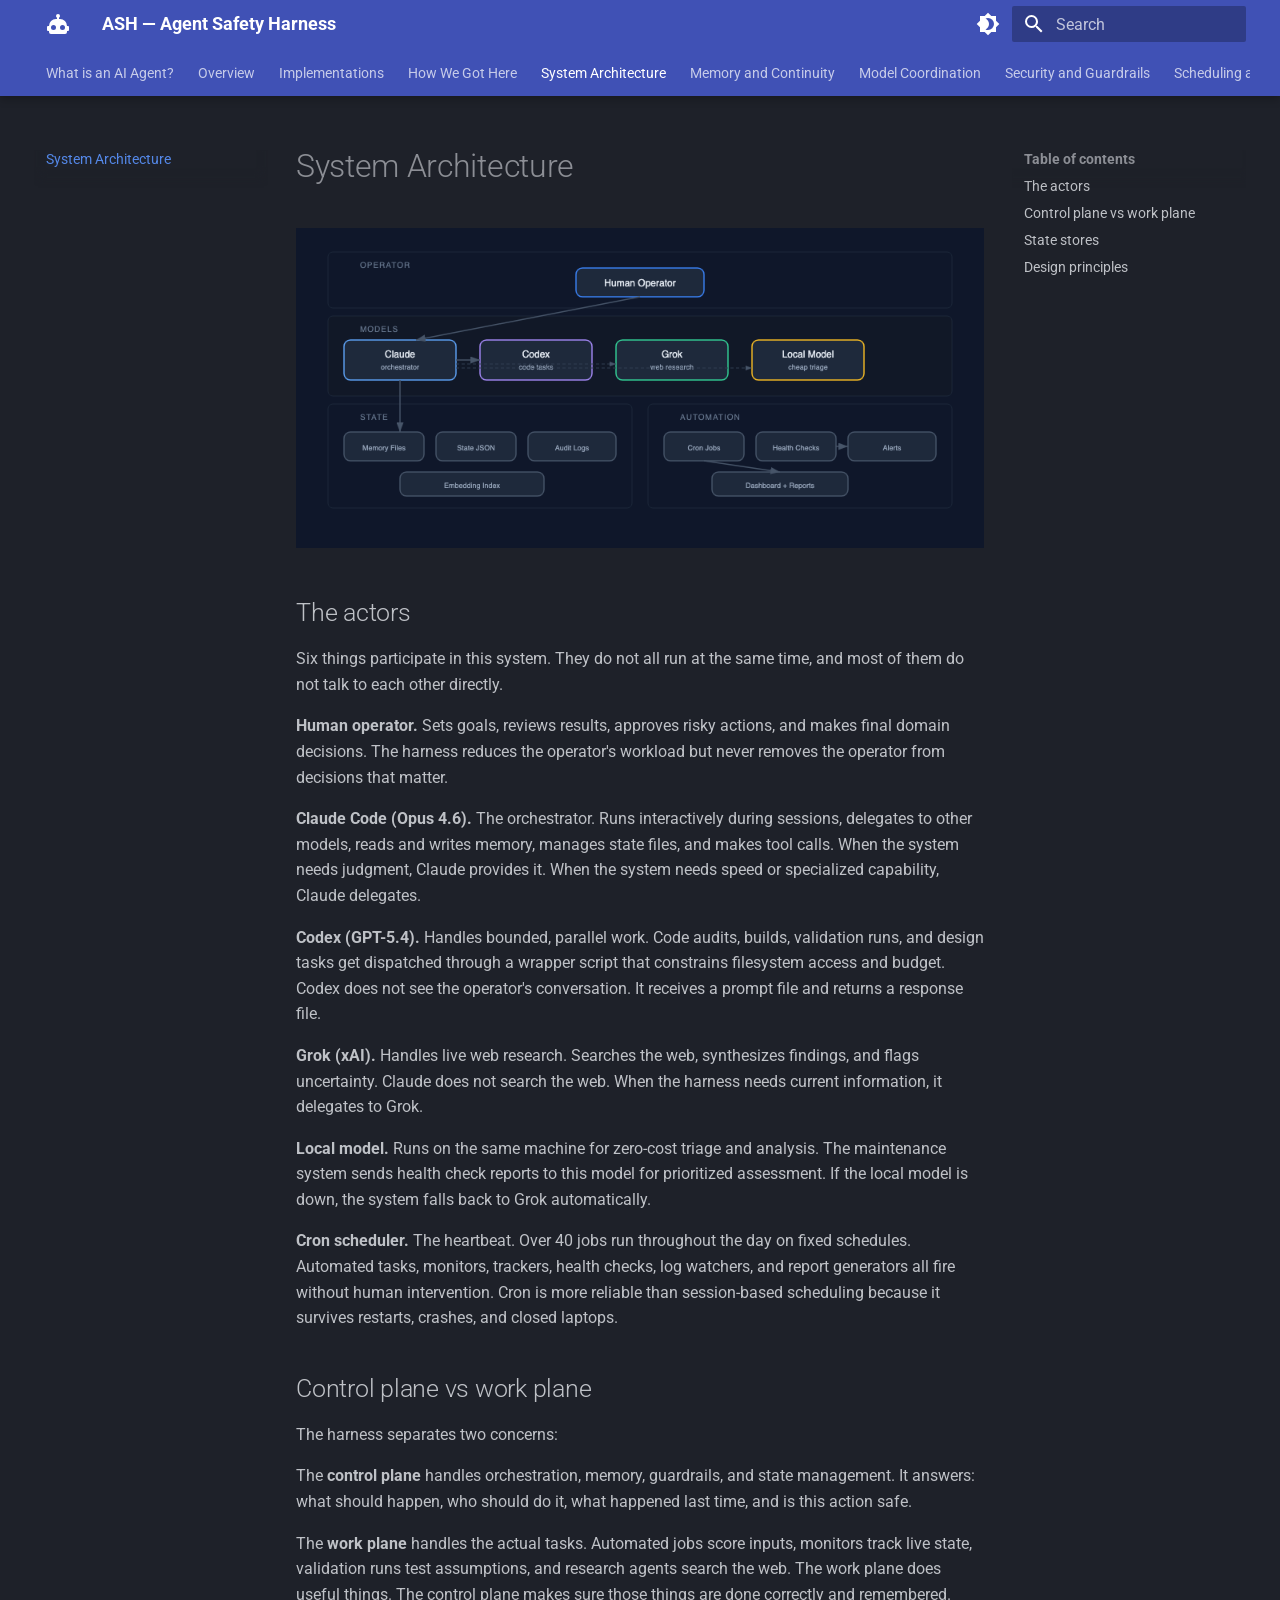
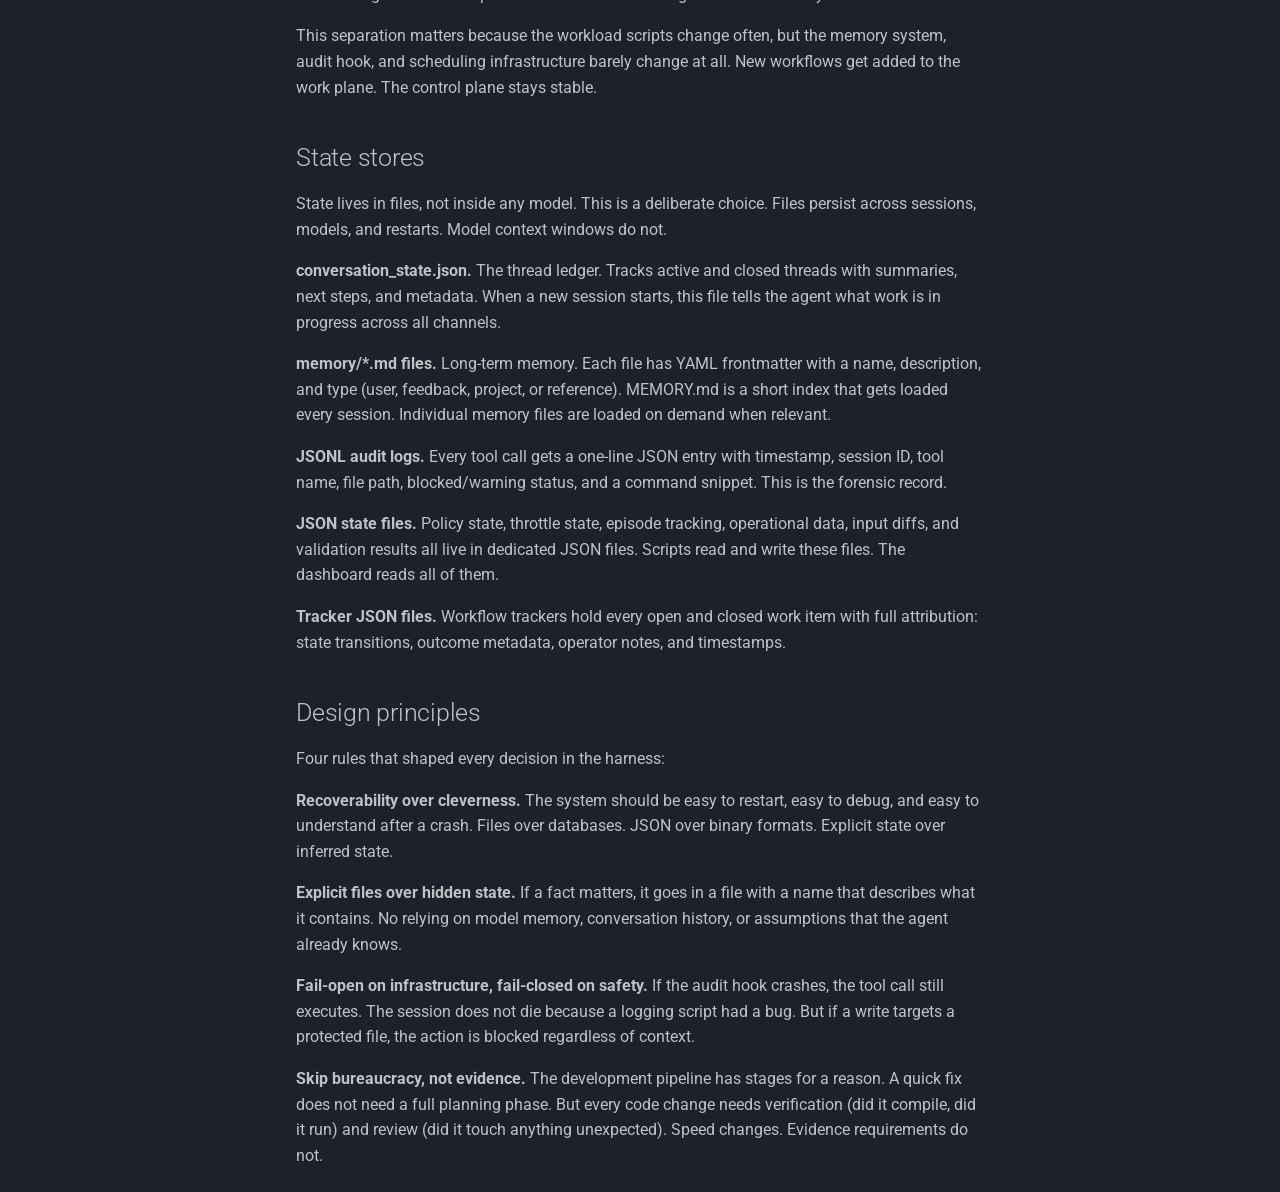
==== commit c10e8677: "Deployed  with MkDocs version: 1.6.1" ====
--- a/architecture/index.html
+++ b/architecture/index.html
@@ -1023,79 +1023,7 @@
 
 
 <h1 id="system-architecture">System Architecture<a class="headerlink" href="#system-architecture" title="Permanent link">&para;</a></h1>
-<p><svg viewBox="0 0 800 340" xmlns="http://www.w3.org/2000/svg" style="width:100%;max-width:800px;margin:0 auto 2rem;display:block">
-<br />
-<style>
-    .box { rx: 8; ry: 8; stroke-width: 1.5; }
-    .label { font-family: -apple-system, sans-serif; font-size: 12px; fill: #e2e8f0; text-anchor: middle; }
-    .sublabel { font-family: -apple-system, sans-serif; font-size: 9px; fill: #94a3b8; text-anchor: middle; }
-    .arrow { stroke: #475569; stroke-width: 1.5; fill: none; marker-end: url(#arrowhead); }
-    .arrow-dashed { stroke: #334155; stroke-width: 1; fill: none; stroke-dasharray: 4,3; marker-end: url(#arrowhead); }
-    .zone-label { font-family: -apple-system, sans-serif; font-size: 10px; fill: #64748b; letter-spacing: 0.1em; text-transform: uppercase; }
-  </style></p>
-<p><defs>
-    <marker id="arrowhead" markerWidth="8" markerHeight="6" refX="8" refY="3" orient="auto">
-      <polygon points="0 0, 8 3, 0 6" fill="#475569"/>
-    </marker>
-  </defs>
-  <!-- Background zones --></p>
-<p><rect x="10" y="10" width="780" height="70" rx="6" fill="#0f172a" stroke="#1e293b" stroke-width="1"/>
-  <text x="50" y="30" class="zone-label">Operator</text>
-  <rect x="10" y="90" width="780" height="100" rx="6" fill="#111827" stroke="#1e293b" stroke-width="1"/>
-  <text x="50" y="110" class="zone-label">Models</text>
-  <rect x="10" y="200" width="380" height="130" rx="6" fill="#0f172a" stroke="#1e293b" stroke-width="1"/>
-  <text x="50" y="220" class="zone-label">State</text>
-  <rect x="410" y="200" width="380" height="130" rx="6" fill="#0f172a" stroke="#1e293b" stroke-width="1"/>
-  <text x="450" y="220" class="zone-label">Automation</text>
-  <!-- Operator --></p>
-<p><rect x="320" y="30" width="160" height="36" class="box" fill="#1e293b" stroke="#3b82f6"/>
-  <text x="400" y="53" class="label">Human Operator</text>
-  <!-- Models --></p>
-<p><rect x="30" y="120" width="140" height="50" class="box" fill="#1e293b" stroke="#60a5fa"/>
-  <text x="100" y="142" class="label">Claude</text>
-  <text x="100" y="157" class="sublabel">orchestrator</text>
-  <rect x="200" y="120" width="140" height="50" class="box" fill="#1e293b" stroke="#a78bfa"/>
-  <text x="270" y="142" class="label">Codex</text>
-  <text x="270" y="157" class="sublabel">code tasks</text>
-  <rect x="370" y="120" width="140" height="50" class="box" fill="#1e293b" stroke="#34d399"/>
-  <text x="440" y="142" class="label">Grok</text>
-  <text x="440" y="157" class="sublabel">web research</text>
-  <rect x="540" y="120" width="140" height="50" class="box" fill="#1e293b" stroke="#fbbf24"/>
-  <text x="610" y="142" class="label">Local Model</text>
-  <text x="610" y="157" class="sublabel">cheap triage</text>
-  <!-- State --></p>
-<p><rect x="30" y="235" width="100" height="36" class="box" fill="#1e293b" stroke="#475569"/>
-  <text x="80" y="258" class="sublabel">Memory Files</text>
-  <rect x="145" y="235" width="100" height="36" class="box" fill="#1e293b" stroke="#475569"/>
-  <text x="195" y="258" class="sublabel">State JSON</text>
-  <rect x="260" y="235" width="110" height="36" class="box" fill="#1e293b" stroke="#475569"/>
-  <text x="315" y="258" class="sublabel">Audit Logs</text>
-  <rect x="100" y="285" width="180" height="30" class="box" fill="#1e293b" stroke="#475569"/>
-  <text x="190" y="305" class="sublabel">Embedding Index</text>
-  <!-- Automation --></p>
-<p><rect x="430" y="235" width="100" height="36" class="box" fill="#1e293b" stroke="#475569"/>
-  <text x="480" y="258" class="sublabel">Cron Jobs</text>
-  <rect x="545" y="235" width="100" height="36" class="box" fill="#1e293b" stroke="#475569"/>
-  <text x="595" y="258" class="sublabel">Health Checks</text>
-  <rect x="660" y="235" width="110" height="36" class="box" fill="#1e293b" stroke="#475569"/>
-  <text x="715" y="258" class="sublabel">Alerts</text>
-  <rect x="490" y="285" width="170" height="30" class="box" fill="#1e293b" stroke="#475569"/>
-  <text x="575" y="305" class="sublabel">Dashboard + Reports</text>
-  <!-- Arrows: Operator ↔ Claude --></p>
-<p><line x1="400" y1="66" x2="120" y2="120" class="arrow"/>
-  <!-- Claude → Codex --></p>
-<p><line x1="170" y1="145" x2="200" y2="145" class="arrow"/>
-  <!-- Claude → Grok --></p>
-<p><line x1="170" y1="150" x2="370" y2="150" class="arrow-dashed"/>
-  <!-- Claude → Local --></p>
-<p><line x1="170" y1="155" x2="540" y2="155" class="arrow-dashed"/>
-  <!-- Claude → State --></p>
-<p><line x1="100" y1="170" x2="100" y2="235" class="arrow"/>
-  <!-- Cron → Scripts --></p>
-<p><line x1="480" y1="271" x2="575" y2="285" class="arrow"/>
-  <!-- Health → Alerts --></p>
-<p><line x1="645" y1="253" x2="660" y2="253" class="arrow"/>
-</svg></p>
+<p><img alt="System Architecture" src="../assets/architecture-diagram.png" /></p>
 <h2 id="the-actors">The actors<a class="headerlink" href="#the-actors" title="Permanent link">&para;</a></h2>
 <p>Six things participate in this system. They do not all run at the same time, and most of them do not talk to each other directly.</p>
 <p><strong>Human operator.</strong> Sets goals, reviews results, approves risky actions, and makes final domain decisions. The harness reduces the operator's workload but never removes the operator from decisions that matter.</p>
